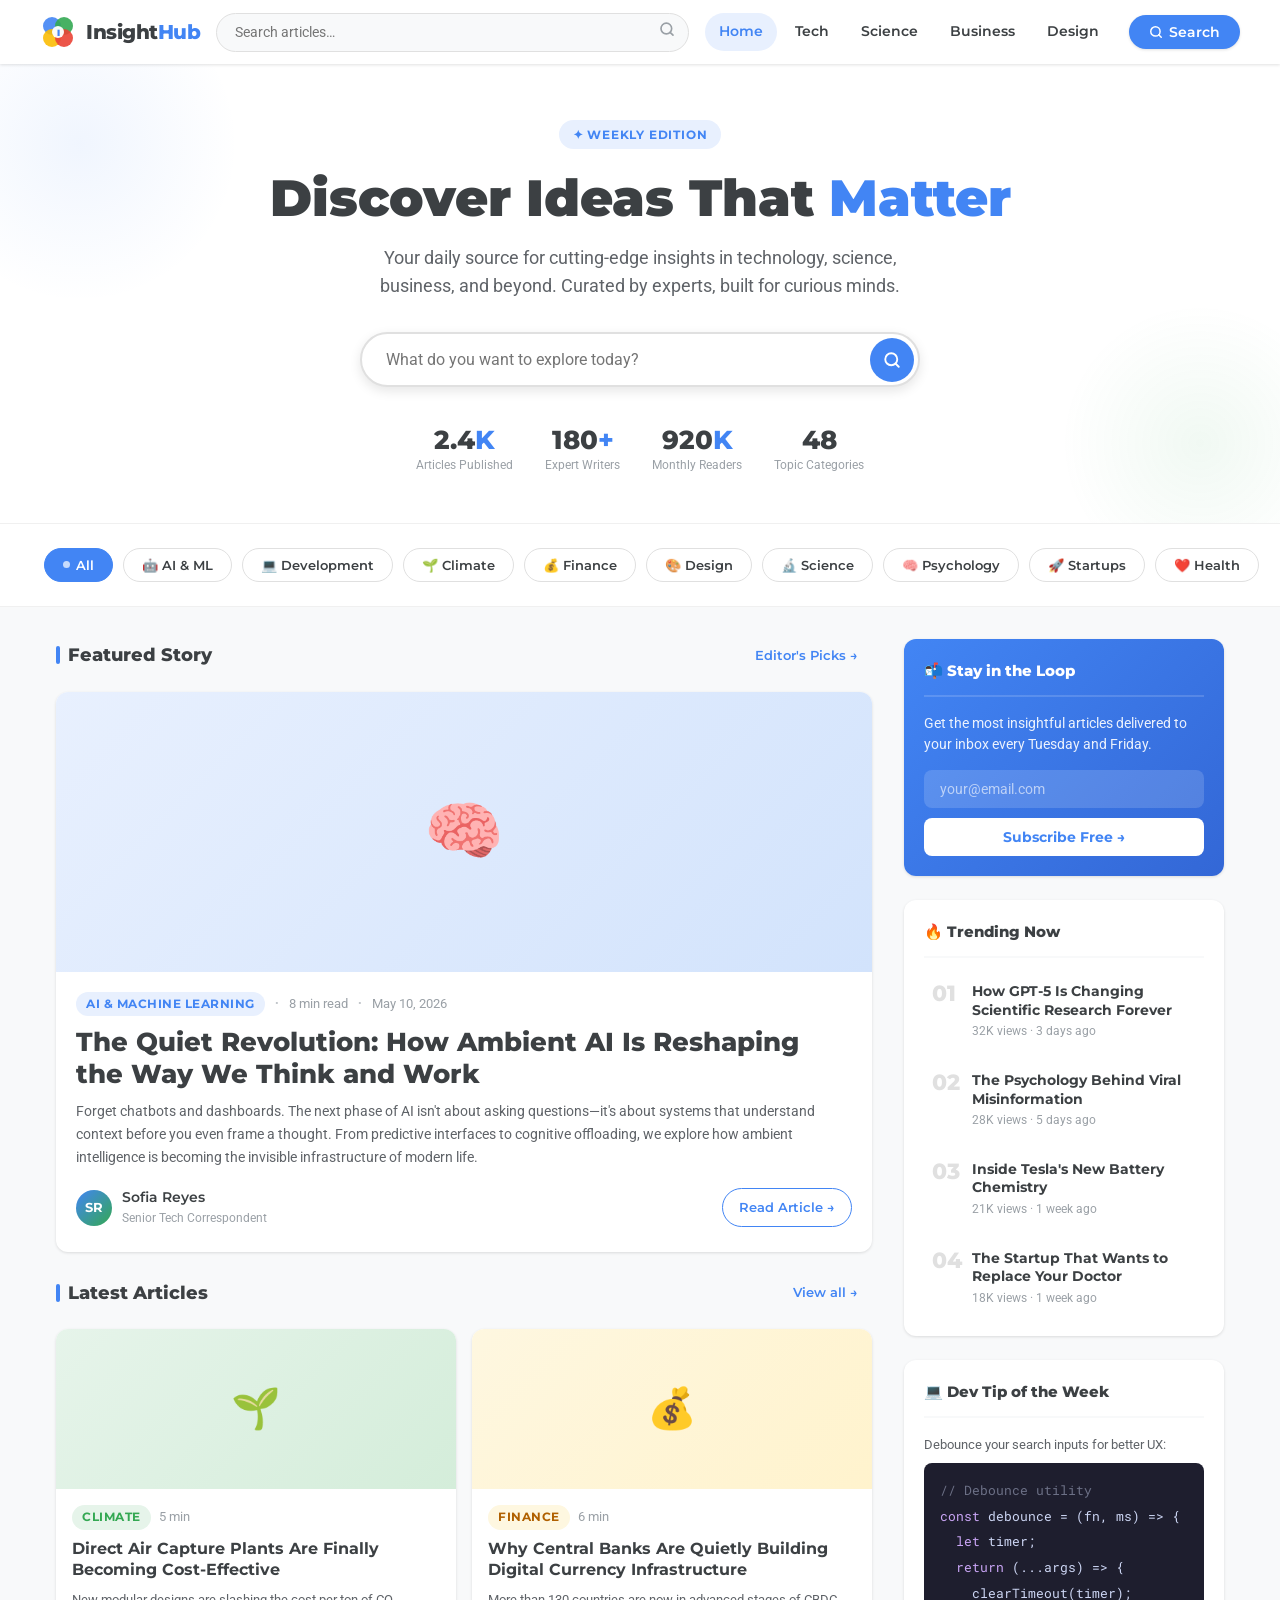
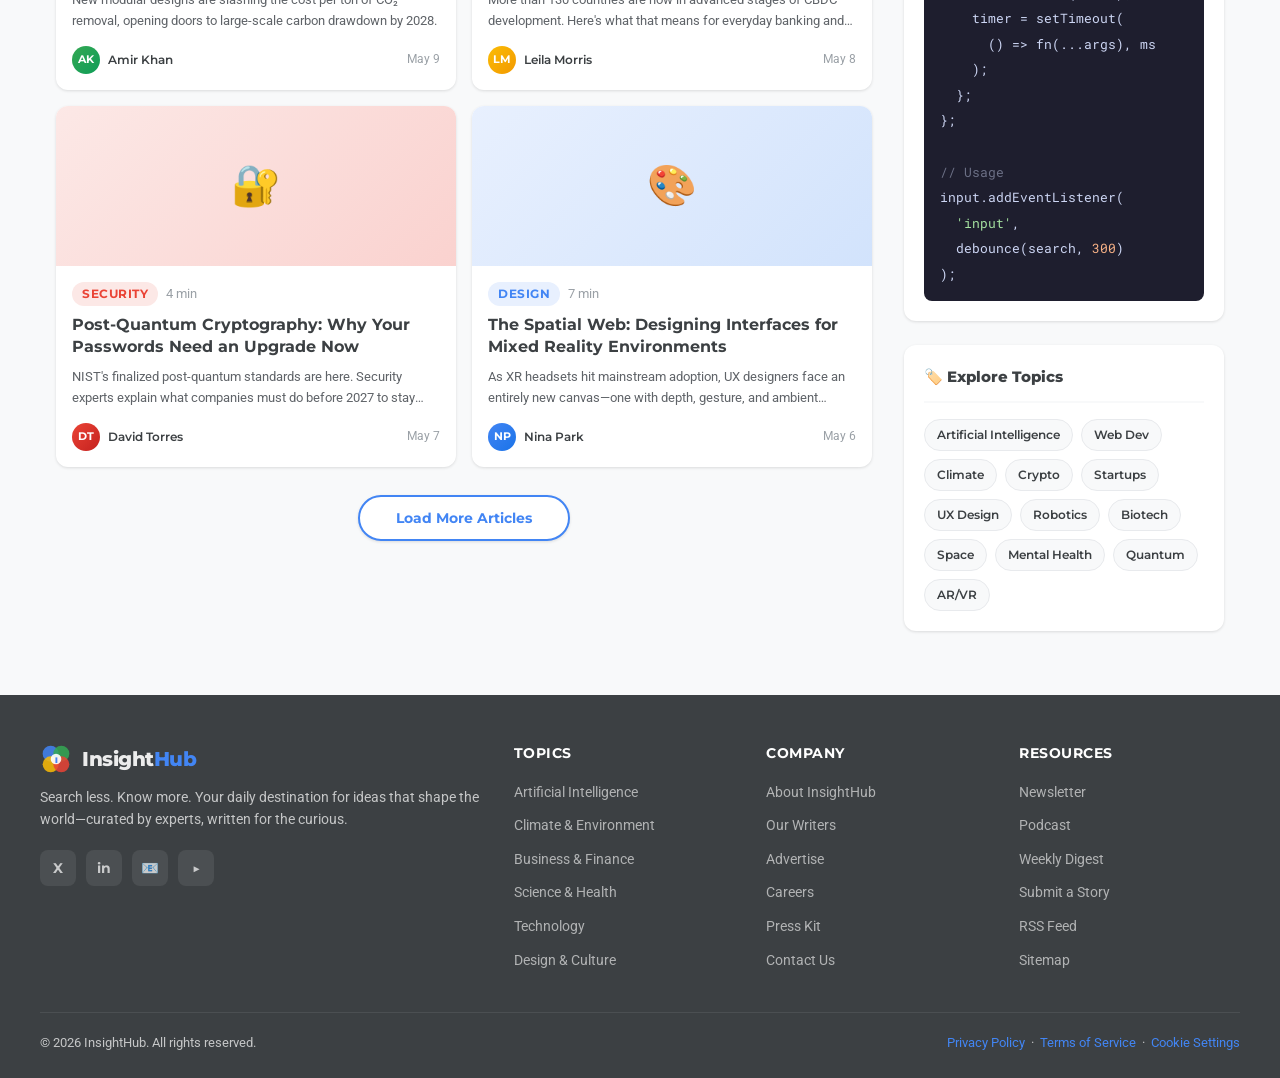
==== index.html @ 08afca2b "v1" ====
<!DOCTYPE html>
<html lang="en">

<head>
    <meta charset="UTF-8">
    <meta name="viewport" content="width=device-width, initial-scale=1.0">
    <title>InsightHub — Search Less. Know More.</title>
    <link
        href="https://fonts.googleapis.com/css2?family=Montserrat:wght@400;600;700;800;900&family=Roboto:wght@300;400;500&family=Roboto+Mono:wght@400;500&display=swap"
        rel="stylesheet">
    <link rel="stylesheet" href="style.css">
</head>

<body>

    <!-- Reading progress -->
    <div id="progress-bar"></div>

    <!-- Search Overlay -->
    <div class="search-overlay" id="searchOverlay">
        <div class="search-box">
            <div class="search-box-header">
                <input type="text" id="overlaySearch" placeholder="Search articles, topics, authors…" autofocus>
                <button class="search-close" onclick="closeSearch()">✕</button>
            </div>
            <div class="search-suggestions">
                <div class="suggestion-item"><span class="suggestion-icon">🔥</span> AI & Machine Learning Trends</div>
                <div class="suggestion-item"><span class="suggestion-icon">💡</span> Productivity Tips 2025</div>
                <div class="suggestion-item"><span class="suggestion-icon">🌍</span> Climate Tech Innovations</div>
                <div class="suggestion-item"><span class="suggestion-icon">📱</span> Mobile Development Best Practices
                </div>
                <div class="suggestion-item"><span class="suggestion-icon">🔐</span> Cybersecurity for Beginners</div>
            </div>
        </div>
    </div>

    <!-- ─── NAVBAR ─── -->
    <nav>
        <div class="nav-inner">
            <a href="#" class="logo">
                <svg class="logo-icon" viewBox="0 0 36 36" fill="none">
                    <circle cx="12" cy="12" r="9" fill="#4285F4" opacity="0.9" />
                    <circle cx="24" cy="12" r="9" fill="#34A853" opacity="0.9" />
                    <circle cx="12" cy="24" r="9" fill="#FBBC05" opacity="0.9" />
                    <circle cx="24" cy="24" r="9" fill="#EA4335" opacity="0.9" />
                    <circle cx="18" cy="18" r="6" fill="white" opacity="0.95" />
                    <text x="18" y="22" text-anchor="middle" font-family="Montserrat,sans-serif" font-weight="900"
                        font-size="9" fill="#4285F4">I</text>
                </svg>
                <div class="logo-text">
                    <span>Insight</span><span>Hub</span>
                </div>
            </a>

            <div class="nav-search">
                <input type="text" placeholder="Search articles…" onclick="openSearch()">
                <span class="search-icon">
                    <svg width="16" height="16" viewBox="0 0 24 24" fill="none" stroke="currentColor" stroke-width="2.5"
                        stroke-linecap="round" stroke-linejoin="round">
                        <circle cx="11" cy="11" r="8" />
                        <path d="m21 21-4.35-4.35" />
                    </svg>
                </span>
            </div>

            <div class="nav-links">
                <a href="#" class="active" onclick="filterByCategory('all', event); return false;">Home</a>
                <a href="#" onclick="filterByCategory('tech', event); return false;">Tech</a>
                <a href="#" onclick="filterByCategory('science', event); return false;">Science</a>
                <a href="#" onclick="filterByCategory('business', event); return false;">Business</a>
                <a href="#" onclick="filterByCategory('design', event); return false;">Design</a>
            </div>

            <div class="nav-actions">
                <button class="btn btn-primary" onclick="openSearch()">
                    <svg width="14" height="14" viewBox="0 0 24 24" fill="none" stroke="currentColor" stroke-width="2.5"
                        stroke-linecap="round" stroke-linejoin="round">
                        <circle cx="11" cy="11" r="8" />
                        <path d="m21 21-4.35-4.35" />
                    </svg>
                    Search
                </button>
                <button class="hamburger" id="hamburger" onclick="toggleMenu()">
                    <span></span><span></span><span></span>
                </button>
            </div>
        </div>
    </nav>

    <!-- Mobile menu -->
    <div class="mobile-menu" id="mobileMenu">
        <div class="search-wrap">
            <input type="text" placeholder="Search articles…" onclick="openSearch()">
            <span class="search-icon-mob">
                <svg width="16" height="16" viewBox="0 0 24 24" fill="none" stroke="currentColor" stroke-width="2.5"
                    stroke-linecap="round" stroke-linejoin="round">
                    <circle cx="11" cy="11" r="8" />
                    <path d="m21 21-4.35-4.35" />
                </svg>
            </span>
        </div>
        <div class="mobile-links">
            <a href="#" onclick="filterByCategory('all', event); return false;">Home</a>
            <a href="#" onclick="filterByCategory('tech', event); return false;">Tech</a>
            <a href="#" onclick="filterByCategory('science', event); return false;">Science</a>
            <a href="#" onclick="filterByCategory('business', event); return false;">Business</a>
            <a href="#" onclick="filterByCategory('design', event); return false;">Design</a>
            <a href="#" onclick="filterByCategory('health', event); return false;">Health</a>
            <a href="#" onclick="filterByCategory('culture', event); return false;">Culture</a>
        </div>
    </div>

    <!-- ─── HERO ─── -->
    <section class="hero">
        <div class="hero-tag">✦ Weekly Edition</div>
        <h1>Discover Ideas That <em>Matter</em></h1>
        <p>Your daily source for cutting-edge insights in technology, science, business, and beyond. Curated by experts,
            built for curious minds.</p>
        <div class="hero-search">
            <input type="text" placeholder="What do you want to explore today?" onclick="openSearch()">
            <button onclick="openSearch()">
                <svg width="18" height="18" viewBox="0 0 24 24" fill="none" stroke="currentColor" stroke-width="2.5"
                    stroke-linecap="round" stroke-linejoin="round">
                    <circle cx="11" cy="11" r="8" />
                    <path d="m21 21-4.35-4.35" />
                </svg>
            </button>
        </div>
        <div class="hero-stats">
            <div class="stat">
                <div class="stat-num">2.4<span>K</span></div>
                <div class="stat-label">Articles Published</div>
            </div>
            <div class="stat">
                <div class="stat-num">180<span>+</span></div>
                <div class="stat-label">Expert Writers</div>
            </div>
            <div class="stat">
                <div class="stat-num">920<span>K</span></div>
                <div class="stat-label">Monthly Readers</div>
            </div>
            <div class="stat">
                <div class="stat-num">48</div>
                <div class="stat-label">Topic Categories</div>
            </div>
        </div>
    </section>

    <!-- ─── CATEGORIES ─── -->
    <div class="categories">
        <div class="cat-list">
            <button class="cat-pill active" onclick="filterCat(this)"><span class="dot"></span>All</button>
            <button class="cat-pill" onclick="filterCat(this)">🤖 AI & ML</button>
            <button class="cat-pill" onclick="filterCat(this)">💻 Development</button>
            <button class="cat-pill" onclick="filterCat(this)">🌱 Climate</button>
            <button class="cat-pill" onclick="filterCat(this)">💰 Finance</button>
            <button class="cat-pill" onclick="filterCat(this)">🎨 Design</button>
            <button class="cat-pill" onclick="filterCat(this)">🔬 Science</button>
            <button class="cat-pill" onclick="filterCat(this)">🧠 Psychology</button>
            <button class="cat-pill" onclick="filterCat(this)">🚀 Startups</button>
            <button class="cat-pill" onclick="filterCat(this)">❤️ Health</button>
        </div>
    </div>

    <!-- ─── MAIN CONTENT ─── -->
    <div class="main">
        <!-- Primary Content -->
        <div class="content-area">

            <!-- Featured -->
            <div class="section-header fade-up">
                <div class="section-title">Featured Story</div>
                <a href="#" class="see-all">Editor's Picks →</a>
            </div>

            <div class="featured-card fade-up fade-up-d1" data-category="tech" onclick="openBlogModal({
                title: 'The Quiet Revolution: How Ambient AI Is Reshaping the Way We Think and Work',
                tag: 'AI & Machine Learning',
                tagClass: 'tag-blue',
                readTime: '8 min read',
                date: 'May 10, 2026',
                author: 'Sofia Reyes',
                role: 'Senior Tech Correspondent',
                avatar: 'SR',
                avatarStyle: 'background: linear-gradient(135deg, #4285F4, #34A853);',
                content: `<p>Forget chatbots and dashboards. The next phase of AI isn\u0027t about asking questions—it\u0027s about systems that understand context before you even frame a thought.</p><p>From predictive interfaces to cognitive offloading, we explore how ambient intelligence is becoming the invisible infrastructure of modern life.</p><p><strong>What is Ambient AI?</strong></p><p>Ambient AI refers to intelligent systems that work in the background, anticipating user needs and providing assistance without explicit interaction. Unlike traditional AI interfaces that require user input, ambient AI operates contextually and proactively.</p><p><strong>Key Applications</strong></p><ul><li>Predictive text and autocomplete systems</li><li>Smart home automation</li><li>Healthcare monitoring systems</li><li>Personalized recommendation engines</li><li>Context-aware productivity tools</li></ul><p><strong>The Future of Work</strong></p><p>As ambient AI becomes more sophisticated, the way we work will fundamentally change. Instead of spending time searching for information or manually executing repetitive tasks, workers will focus on strategic thinking and creative problem-solving. AI will handle the cognitive heavy lifting, freeing humans to do what they do best: innovate and collaborate.</p><p>The transition won\u0027t be seamless, and there will be challenges around privacy, data security, and workforce adaptation. However, the potential benefits—increased productivity, better decision-making, and improved quality of life—make this transformation inevitable.</p>`
            })" style="cursor: pointer;">
                <div class="featured-img">
                    <div class="featured-img-placeholder">🧠</div>
                </div>
                <div class="featured-body">
                    <div class="featured-meta">
                        <span class="tag tag-blue">AI & Machine Learning</span>
                        <span class="meta-dot">•</span>
                        <span class="meta-time">8 min read</span>
                        <span class="meta-dot">•</span>
                        <span class="meta-time">May 10, 2026</span>
                    </div>
                    <h2 class="featured-title">The Quiet Revolution: How Ambient AI Is Reshaping the Way We Think and
                        Work</h2>
                    <p class="featured-excerpt">Forget chatbots and dashboards. The next phase of AI isn't about asking
                        questions—it's about systems that understand context before you even frame a thought. From
                        predictive interfaces to cognitive offloading, we explore how ambient intelligence is becoming
                        the invisible infrastructure of modern life.</p>
                    <div class="featured-footer">
                        <div class="author">
                            <div class="avatar-placeholder"
                                style="background: linear-gradient(135deg, #4285F4, #34A853);">SR</div>
                            <div>
                                <div class="author-name">Sofia Reyes</div>
                                <div class="author-role">Senior Tech Correspondent</div>
                            </div>
                        </div>
                        <a href="#" class="read-btn">Read Article →</a>
                    </div>
                </div>
            </div>

            <!-- Latest Posts -->
            <div class="section-header fade-up fade-up-d2">
                <div class="section-title">Latest Articles</div>
                <a href="#" class="see-all">View all →</a>
            </div>

            <div class="post-grid" id="postGrid">

                <div class="post-card fade-up fade-up-d1" data-category="business" onclick="openBlogModal({
                    title: 'Direct Air Capture Plants Are Finally Becoming Cost-Effective',
                    tag: 'Climate',
                    tagClass: 'tag-green',
                    readTime: '5 min',
                    date: 'May 9',
                    author: 'Amir Khan',
                    role: 'Climate Correspondent',
                    avatar: 'AK',
                    avatarStyle: 'background: linear-gradient(135deg, #34A853, #0f9d58);',
                    content: `<p>New modular designs are slashing the cost per ton of CO₂ removal, opening doors to large-scale carbon drawdown by 2028.</p><p><strong>The Cost Breakthrough</strong></p><p>For years, direct air capture (DAC) technology has been saddled with high costs—often $200-600 per ton of CO₂ removed. A new generation of modular DAC plants is bringing this down to under $100 per ton, making carbon removal economically viable at scale.</p><p><strong>How It Works</strong></p><p>These plants use advanced sorbent materials and optimized airflow designs to capture CO₂ directly from the atmosphere. The captured carbon can then be stored permanently underground or utilized in various industrial applications.</p><p><strong>Global Impact</strong></p><p>Leading companies are already deploying these plants across multiple continents. With carbon prices rising and corporate ESG commitments strengthening, the DAC industry is poised for exponential growth. Industry experts predict that by 2030, we\u0027ll have the capacity to remove over 1 billion tons of CO₂ annually from the atmosphere.</p><p>This technology represents a crucial weapon in our fight against climate change, offering hope that we can actively reduce atmospheric CO₂ levels while transitioning to renewable energy.</p>`
                })" style="cursor: pointer;">
                    <div class="post-img" style="background: linear-gradient(135deg, #e6f4ea, #d4edda);">🌱</div>
                    <div class="post-body">
                        <div class="post-meta">
                            <span class="tag tag-green">Climate</span>
                            <span class="meta-time">5 min</span>
                        </div>
                        <h3 class="post-title">Direct Air Capture Plants Are Finally Becoming Cost-Effective</h3>
                        <p class="post-excerpt">New modular designs are slashing the cost per ton of CO₂ removal,
                            opening doors to large-scale carbon drawdown by 2028.</p>
                        <div class="post-footer">
                            <div class="post-author-sm">
                                <div class="avatar-placeholder"
                                    style="background: linear-gradient(135deg, #34A853, #0f9d58);">AK</div>
                                <div class="post-author-name">Amir Khan</div>
                            </div>
                            <div class="post-date">May 9</div>
                        </div>
                    </div>
                </div>

                <div class="post-card fade-up fade-up-d2" data-category="business" onclick="openBlogModal({
                    title: 'Why Central Banks Are Quietly Building Digital Currency Infrastructure',
                    tag: 'Finance',
                    tagClass: 'tag-yellow',
                    readTime: '6 min',
                    date: 'May 8',
                    author: 'Leila Morris',
                    role: 'Finance Editor',
                    avatar: 'LM',
                    avatarStyle: 'background: linear-gradient(135deg, #FBBC05, #f29900);',
                    content: `<p>More than 130 countries are now in advanced stages of CBDC development. Here's what that means for everyday banking and privacy.</p><p><strong>The CBDC Revolution</strong></p><p>Central Bank Digital Currencies (CBDCs) are digital versions of national fiat currencies, issued and regulated by central banks. Unlike cryptocurrencies, CBDCs are fully backed by governments and integrate into existing financial systems.</p><p><strong>Global Development</strong></p><p>The European Union, China, Singapore, and dozens of other nations have launched CBDC pilots. The U.S. Federal Reserve is intensifying its research and development efforts. This coordinated global shift signals a fundamental reimagining of how money moves.</p><p><strong>Implications for Consumers</strong></p><p>CBDCs offer several advantages: instant settlements, reduced transaction fees, improved financial inclusion, and enhanced transparency. However, they also raise privacy concerns as central banks would have unprecedented visibility into citizen financial transactions.</p><p><strong>The Timeline</strong></p><p>Most analysts expect widespread CBDC adoption within 5-10 years. This will fundamentally change banking, payment systems, and monetary policy transmission. Financial institutions are racing to prepare infrastructure for this transition.</p>`
                })" style="cursor: pointer;">
                    <div class="post-img" style="background: linear-gradient(135deg, #fef7e0, #fff3cd);">💰</div>
                    <div class="post-body">
                        <div class="post-meta">
                            <span class="tag tag-yellow">Finance</span>
                            <span class="meta-time">6 min</span>
                        </div>
                        <h3 class="post-title">Why Central Banks Are Quietly Building Digital Currency Infrastructure
                        </h3>
                        <p class="post-excerpt">More than 130 countries are now in advanced stages of CBDC development.
                            Here's what that means for everyday banking and privacy.</p>
                        <div class="post-footer">
                            <div class="post-author-sm">
                                <div class="avatar-placeholder"
                                    style="background: linear-gradient(135deg, #FBBC05, #f29900);">LM</div>
                                <div class="post-author-name">Leila Morris</div>
                            </div>
                            <div class="post-date">May 8</div>
                        </div>
                    </div>
                </div>

                <div class="post-card fade-up fade-up-d3" data-category="tech" onclick="openBlogModal({
                    title: 'Post-Quantum Cryptography: Why Your Passwords Need an Upgrade Now',
                    tag: 'Security',
                    tagClass: 'tag-red',
                    readTime: '4 min',
                    date: 'May 7',
                    author: 'David Torres',
                    role: 'Security Analyst',
                    avatar: 'DT',
                    avatarStyle: 'background: linear-gradient(135deg, #EA4335, #c5221f);',
                    content: `<p>NIST's finalized post-quantum standards are here. Security experts explain what companies must do before 2027 to stay protected.</p><p><strong>The Quantum Threat</strong></p><p>Quantum computers will eventually break current encryption standards. While full-scale quantum computers aren't here yet, the risk is real enough that NIST has spent years developing new cryptographic standards resistant to quantum attacks.</p><p><strong>NIST's Recommendations</strong></p><p>In August 2022, NIST finalized post-quantum cryptography standards that are now ready for deployment. These include ML-KEM for key encapsulation, ML-DSA for digital signatures, and SLH-DSA for hash-based signatures.</p><p><strong>Implementation Timeline</strong></p><p>Organizations should begin testing and transitioning to post-quantum cryptography immediately. The migration will take years, and early movers will have a significant security advantage. Critical infrastructure, financial institutions, and government agencies are prioritizing this transition.</p><p><strong>What You Need to Know</strong></p><p>If your organization handles sensitive data, you should assess your current cryptographic dependencies and create a transition plan. Post-quantum cryptography is no longer optional—it\u0027s a business imperative for cybersecurity.</p>`
                })" style="cursor: pointer;">
                    <div class="post-img" style="background: linear-gradient(135deg, #fce8e6, #fad2cf);">🔐</div>
                    <div class="post-body">
                        <div class="post-meta">
                            <span class="tag tag-red">Security</span>
                            <span class="meta-time">4 min</span>
                        </div>
                        <h3 class="post-title">Post-Quantum Cryptography: Why Your Passwords Need an Upgrade Now</h3>
                        <p class="post-excerpt">NIST's finalized post-quantum standards are here. Security experts
                            explain what companies must do before 2027 to stay protected.</p>
                        <div class="post-footer">
                            <div class="post-author-sm">
                                <div class="avatar-placeholder"
                                    style="background: linear-gradient(135deg, #EA4335, #c5221f);">DT</div>
                                <div class="post-author-name">David Torres</div>
                            </div>
                            <div class="post-date">May 7</div>
                        </div>
                    </div>
                </div>

                <div class="post-card fade-up fade-up-d4" data-category="design" onclick="openBlogModal({
                    title: 'The Spatial Web: Designing Interfaces for Mixed Reality Environments',
                    tag: 'Design',
                    tagClass: 'tag-blue',
                    readTime: '7 min',
                    date: 'May 6',
                    author: 'Nina Park',
                    role: 'Design Director',
                    avatar: 'NP',
                    avatarStyle: 'background: linear-gradient(135deg, #4285F4, #1a73e8);',
                    content: `<p>As XR headsets hit mainstream adoption, UX designers face an entirely new canvas—one with depth, gesture, and ambient awareness.</p><p><strong>The Spatial Web Emerges</strong></p><p>The spatial web represents the convergence of physical and digital spaces. Unlike traditional 2D interfaces, spatial interfaces exist in three-dimensional environments, respond to gesture and movement, and integrate with real-world context.</p><p><strong>Design Principles</strong></p><p>Spatial UX requires rethinking fundamental design principles. Navigation, information hierarchy, and user feedback must work in 3D space. Designers must consider depth, perspective, real-world occlusion, and natural human gestures.</p><p><strong>Emerging Technologies</strong></p><p>Meta's Quest Pro, Apple's Vision Pro, and Microsoft's HoloLens 2 are leading the charge. These devices are shifting from niche gaming peripherals to mainstream productivity tools. Companies like Figma and Adobe are already building spatial design tools.</p><p><strong>The Future of Interaction</strong></p><p>Imagine designing documents in three dimensions, collaborating with teammates who appear as holograms, or controlling interfaces with natural hand gestures. This is no longer science fiction—it's the near future of work. Designers who master spatial UX will lead the next wave of digital innovation.</p>`
                })" style="cursor: pointer;">
                    <div class="post-img" style="background: linear-gradient(135deg, #e8f0fe, #d2e3fc);">🎨</div>
                    <div class="post-body">
                        <div class="post-meta">
                            <span class="tag tag-blue">Design</span>
                            <span class="meta-time">7 min</span>
                        </div>
                        <h3 class="post-title">The Spatial Web: Designing Interfaces for Mixed Reality Environments</h3>
                        <p class="post-excerpt">As XR headsets hit mainstream adoption, UX designers face an entirely
                            new canvas—one with depth, gesture, and ambient awareness.</p>
                        <div class="post-footer">
                            <div class="post-author-sm">
                                <div class="avatar-placeholder"
                                    style="background: linear-gradient(135deg, #4285F4, #1a73e8);">NP</div>
                                <div class="post-author-name">Nina Park</div>
                            </div>
                            <div class="post-date">May 6</div>
                        </div>
                    </div>
                </div>

                <div class="post-card fade-up fade-up-d1" style="display:none;" data-extra data-category="science">
                    <div class="post-img" style="background: linear-gradient(135deg, #f3e8ff, #e9d5ff);">🔬</div>
                    <div class="post-body">
                        <div class="post-meta">
                            <span class="tag tag-blue">Science</span>
                            <span class="meta-time">9 min</span>
                        </div>
                        <h3 class="post-title">CRISPR 3.0: Precision Gene Editing Without the Off-Target Errors</h3>
                        <p class="post-excerpt">A new generation of base editors promises therapeutic gene editing with
                            near-zero unintended mutations, potentially clearing FDA approval hurdles.</p>
                        <div class="post-footer">
                            <div class="post-author-sm">
                                <div class="avatar-placeholder"
                                    style="background: linear-gradient(135deg, #9333ea, #7c3aed);">KW</div>
                                <div class="post-author-name">Kenji Wu</div>
                            </div>
                            <div class="post-date">May 5</div>
                        </div>
                    </div>
                </div>

                <div class="post-card fade-up fade-up-d2" style="display:none;" data-extra data-category="business">
                    <div class="post-img" style="background: linear-gradient(135deg, #e0f2fe, #bae6fd);">🚀</div>
                    <div class="post-body">
                        <div class="post-meta">
                            <span class="tag tag-blue">Startups</span>
                            <span class="meta-time">5 min</span>
                        </div>
                        <h3 class="post-title">The $100B Moment: How Climate Tech Became the New SaaS Gold Rush</h3>
                        <p class="post-excerpt">Venture capital has quietly pivoted. Climate startups are attracting the
                            same valuations that once defined the cloud-software era.</p>
                        <div class="post-footer">
                            <div class="post-author-sm">
                                <div class="avatar-placeholder"
                                    style="background: linear-gradient(135deg, #0ea5e9, #0284c7);">RL</div>
                                <div class="post-author-name">Rachel Lee</div>
                            </div>
                            <div class="post-date">May 4</div>
                        </div>
                    </div>
                </div>

            </div>

            <div class="load-more-wrap">
                <button class="btn-load" id="loadMoreBtn" onclick="loadMore()">Load More Articles</button>
            </div>

        </div>

        <!-- ─── SIDEBAR ─── -->
        <aside class="sidebar">

            <!-- Newsletter -->
            <div class="widget newsletter-widget">
                <div class="widget-title">📬 Stay in the Loop</div>
                <p>Get the most insightful articles delivered to your inbox every Tuesday and Friday.</p>
                <input type="email" placeholder="your@email.com">
                <button class="btn-subscribe" onclick="handleSubscribe(this)">Subscribe Free →</button>
            </div>

            <!-- Trending -->
            <div class="widget">
                <div class="widget-title">🔥 Trending Now</div>
                <ul class="trending-list">
                    <li class="trending-item">
                        <div class="trending-num">01</div>
                        <div class="trending-content">
                            <div class="trending-title">How GPT-5 Is Changing Scientific Research Forever</div>
                            <div class="trending-meta">32K views · 3 days ago</div>
                        </div>
                    </li>
                    <li class="trending-item">
                        <div class="trending-num">02</div>
                        <div class="trending-content">
                            <div class="trending-title">The Psychology Behind Viral Misinformation</div>
                            <div class="trending-meta">28K views · 5 days ago</div>
                        </div>
                    </li>
                    <li class="trending-item">
                        <div class="trending-num">03</div>
                        <div class="trending-content">
                            <div class="trending-title">Inside Tesla's New Battery Chemistry</div>
                            <div class="trending-meta">21K views · 1 week ago</div>
                        </div>
                    </li>
                    <li class="trending-item">
                        <div class="trending-num">04</div>
                        <div class="trending-content">
                            <div class="trending-title">The Startup That Wants to Replace Your Doctor</div>
                            <div class="trending-meta">18K views · 1 week ago</div>
                        </div>
                    </li>
                </ul>
            </div>

            <!-- Code snippet widget -->
            <div class="widget">
                <div class="widget-title">💻 Dev Tip of the Week</div>
                <p style="font-size:0.82rem;color:#5f6368;margin-bottom:8px;">Debounce your search inputs for better UX:
                </p>
                <div class="code-block">
                    <code>
<span class="code-comment">// Debounce utility</span><br>
<span class="code-keyword">const</span> debounce = (fn, ms) => {<br>
&nbsp;&nbsp;<span class="code-keyword">let</span> timer;<br>
&nbsp;&nbsp;<span class="code-keyword">return</span> (...args) => {<br>
&nbsp;&nbsp;&nbsp;&nbsp;clearTimeout(timer);<br>
&nbsp;&nbsp;&nbsp;&nbsp;timer = setTimeout(<br>
&nbsp;&nbsp;&nbsp;&nbsp;&nbsp;&nbsp;() => fn(...args), ms<br>
&nbsp;&nbsp;&nbsp;&nbsp;);<br>
&nbsp;&nbsp;};<br>
};<br>
<br>
<span class="code-comment">// Usage</span><br>
input.addEventListener(<br>
&nbsp;&nbsp;<span class="code-string">'input'</span>,<br>
&nbsp;&nbsp;debounce(search, <span class="code-number">300</span>)<br>
);
        </code>
                </div>
            </div>

            <!-- Tags -->
            <div class="widget">
                <div class="widget-title">🏷️ Explore Topics</div>
                <div class="tags-cloud">
                    <span class="tag-cloud-item">Artificial Intelligence</span>
                    <span class="tag-cloud-item">Web Dev</span>
                    <span class="tag-cloud-item">Climate</span>
                    <span class="tag-cloud-item">Crypto</span>
                    <span class="tag-cloud-item">Startups</span>
                    <span class="tag-cloud-item">UX Design</span>
                    <span class="tag-cloud-item">Robotics</span>
                    <span class="tag-cloud-item">Biotech</span>
                    <span class="tag-cloud-item">Space</span>
                    <span class="tag-cloud-item">Mental Health</span>
                    <span class="tag-cloud-item">Quantum</span>
                    <span class="tag-cloud-item">AR/VR</span>
                </div>
            </div>

        </aside>
    </div>

    <!-- ─── FOOTER ─── -->
    <footer>
        <div class="footer-inner">
            <div class="footer-grid">
                <div class="footer-brand">
                    <a href="#" class="logo" style="text-decoration:none;">
                        <svg width="32" height="32" viewBox="0 0 36 36" fill="none">
                            <circle cx="12" cy="12" r="9" fill="#4285F4" opacity="0.85" />
                            <circle cx="24" cy="12" r="9" fill="#34A853" opacity="0.85" />
                            <circle cx="12" cy="24" r="9" fill="#FBBC05" opacity="0.85" />
                            <circle cx="24" cy="24" r="9" fill="#EA4335" opacity="0.85" />
                            <circle cx="18" cy="18" r="6" fill="white" opacity="0.9" />
                            <text x="18" y="22" text-anchor="middle" font-family="Montserrat,sans-serif"
                                font-weight="900" font-size="9" fill="#4285F4">I</text>
                        </svg>
                        <div class="logo-text">
                            <span>Insight</span><span>Hub</span>
                        </div>
                    </a>
                    <p>Search less. Know more. Your daily destination for ideas that shape the world—curated by experts,
                        written for the curious.</p>
                    <div class="social-links">
                        <a class="social-link" href="#">X</a>
                        <a class="social-link" href="#">in</a>
                        <a class="social-link" href="#">📧</a>
                        <a class="social-link" href="#">▶</a>
                    </div>
                </div>

                <div>
                    <div class="footer-col-title">Topics</div>
                    <ul class="footer-links">
                        <li><a href="#">Artificial Intelligence</a></li>
                        <li><a href="#">Climate & Environment</a></li>
                        <li><a href="#">Business & Finance</a></li>
                        <li><a href="#">Science & Health</a></li>
                        <li><a href="#">Technology</a></li>
                        <li><a href="#">Design & Culture</a></li>
                    </ul>
                </div>

                <div>
                    <div class="footer-col-title">Company</div>
                    <ul class="footer-links">
                        <li><a href="#">About InsightHub</a></li>
                        <li><a href="#">Our Writers</a></li>
                        <li><a href="#">Advertise</a></li>
                        <li><a href="#">Careers</a></li>
                        <li><a href="#">Press Kit</a></li>
                        <li><a href="#">Contact Us</a></li>
                    </ul>
                </div>

                <div>
                    <div class="footer-col-title">Resources</div>
                    <ul class="footer-links">
                        <li><a href="#">Newsletter</a></li>
                        <li><a href="#">Podcast</a></li>
                        <li><a href="#">Weekly Digest</a></li>
                        <li><a href="#">Submit a Story</a></li>
                        <li><a href="#">RSS Feed</a></li>
                        <li><a href="#">Sitemap</a></li>
                    </ul>
                </div>
            </div>

            <div class="footer-bottom">
                <div>© 2026 InsightHub. All rights reserved.</div>
                <div>
                    <a href="#">Privacy Policy</a> &nbsp;·&nbsp;
                    <a href="#">Terms of Service</a> &nbsp;·&nbsp;
                    <a href="#">Cookie Settings</a>
                </div>
            </div>
        </div>
    </footer>

    <!-- Blog Modal -->
    <div class="blog-modal" id="blogModal">
        <div class="blog-modal-content">
            <div class="blog-modal-header">
                <h2 id="modalTitle" class="blog-modal-title">Blog Title</h2>
                <button class="blog-modal-close" onclick="closeBlogModal()">✕</button>
            </div>
            <div class="blog-modal-meta">
                <span id="modalTag" class="tag">Tag</span>
                <span class="meta-dot">•</span>
                <span id="modalReadTime">5 min read</span>
                <span class="meta-dot">•</span>
                <span id="modalDate">May 10, 2026</span>
            </div>
            <div class="blog-modal-body" id="modalBody">
                <!-- Full blog content will be inserted here -->
            </div>
            <div class="blog-modal-footer">
                <div class="blog-modal-author">
                    <div id="modalAuthorAvatar" class="avatar-placeholder">AU</div>
                    <div>
                        <div id="modalAuthorName" class="author-name">Author Name</div>
                        <div id="modalAuthorRole" class="author-role">Author Role</div>
                    </div>
                </div>
            </div>
        </div>
    </div>

    <!-- Back to top -->
    <button id="back-top" onclick="window.scrollTo({top:0,behavior:'smooth'})">
        <svg width="18" height="18" viewBox="0 0 24 24" fill="none" stroke="currentColor" stroke-width="2.5"
            stroke-linecap="round" stroke-linejoin="round">
            <polyline points="18 15 12 9 6 15" />
        </svg>
    </button>

    <script src="script.js"></script>
</body>

</html>
---- style.css ----
:root {
    --blue: #4285F4;
    --green: #34A853;
    --yellow: #FBBC05;
    --red: #EA4335;
    --dark: #3C4043;
    --surface: #F8F9FA;
    --white: #ffffff;
    --shadow-sm: 0 1px 3px rgba(0, 0, 0, 0.12);
    --shadow-md: 0 4px 12px rgba(0, 0, 0, 0.10);
    --shadow-lg: 0 8px 32px rgba(0, 0, 0, 0.12);
    --radius: 12px;
    --radius-sm: 8px;
    --radius-pill: 100px;
    --font-head: 'Montserrat', sans-serif;
    --font-body: 'Roboto', sans-serif;
    --font-mono: 'Roboto Mono', monospace;
}

*,
*::before,
*::after {
    box-sizing: border-box;
    margin: 0;
    padding: 0;
}

html {
    scroll-behavior: smooth;
}

body {
    font-family: var(--font-body);
    background: var(--surface);
    color: var(--dark);
    line-height: 1.6;
    overflow-x: hidden;
}

/* ─── NAVBAR ─── */
nav {
    background: var(--white);
    box-shadow: var(--shadow-sm);
    position: sticky;
    top: 0;
    z-index: 100;
    padding: 0 16px;
}

.nav-inner {
    max-width: 1200px;
    margin: 0 auto;
    height: 64px;
    display: flex;
    align-items: center;
    justify-content: space-between;
    gap: 16px;
}

.logo {
    display: flex;
    align-items: center;
    gap: 10px;
    text-decoration: none;
    flex-shrink: 0;
}

.logo-icon {
    width: 36px;
    height: 36px;
    flex-shrink: 0;
}

.logo-text {
    font-family: var(--font-head);
    font-size: 1.25rem;
    font-weight: 800;
    letter-spacing: -0.5px;
}

.logo-text span:first-child {
    color: var(--dark);
}

.logo-text span:last-child {
    color: var(--blue);
}

.nav-search {
    flex: 1;
    max-width: 480px;
    position: relative;
    display: none;
}

@media(min-width: 640px) {
    .nav-search {
        display: block;
    }
}

.nav-search input {
    width: 100%;
    padding: 10px 44px 10px 18px;
    border: 1.5px solid #e0e0e0;
    border-radius: var(--radius-pill);
    font-family: var(--font-body);
    font-size: 0.9rem;
    color: var(--dark);
    background: var(--surface);
    outline: none;
    transition: border-color 0.2s, box-shadow 0.2s;
}

.nav-search input:focus {
    border-color: var(--blue);
    box-shadow: 0 0 0 3px rgba(66, 133, 244, 0.15);
    background: var(--white);
}

.nav-search .search-icon {
    position: absolute;
    right: 14px;
    top: 50%;
    transform: translateY(-50%);
    color: #9aa0a6;
    pointer-events: none;
}

.nav-actions {
    display: flex;
    align-items: center;
    gap: 8px;
}

.btn {
    font-family: var(--font-head);
    font-weight: 600;
    border: none;
    cursor: pointer;
    border-radius: var(--radius-pill);
    transition: all 0.2s;
    text-decoration: none;
    display: inline-flex;
    align-items: center;
    gap: 6px;
}

.btn-ghost {
    background: transparent;
    color: var(--dark);
    padding: 8px 14px;
    font-size: 0.85rem;
}

.btn-ghost:hover {
    background: var(--surface);
}

.btn-primary {
    background: var(--blue);
    color: var(--white);
    padding: 9px 20px;
    font-size: 0.85rem;
    box-shadow: var(--shadow-sm);
}

.btn-primary:hover {
    background: #3367d6;
    box-shadow: var(--shadow-md);
    transform: translateY(-1px);
}

.hamburger {
    background: none;
    border: none;
    cursor: pointer;
    padding: 8px;
    border-radius: 8px;
    color: var(--dark);
    display: flex;
    flex-direction: column;
    gap: 5px;
}

.hamburger span {
    display: block;
    width: 22px;
    height: 2px;
    background: currentColor;
    border-radius: 2px;
    transition: all 0.3s;
}

.hamburger.open span:nth-child(1) {
    transform: rotate(45deg) translate(5px, 5px);
}

.hamburger.open span:nth-child(2) {
    opacity: 0;
}

.hamburger.open span:nth-child(3) {
    transform: rotate(-45deg) translate(5px, -5px);
}

@media(min-width: 768px) {
    .hamburger {
        display: none;
    }
}

/* Mobile menu */
.mobile-menu {
    background: var(--white);
    border-top: 1px solid #f0f0f0;
    padding: 12px 16px 20px;
    display: none;
    position: sticky;
    top: 64px;
    z-index: 99;
    box-shadow: var(--shadow-md);
}

.mobile-menu.open {
    display: block;
}

.mobile-menu .search-wrap {
    position: relative;
    margin-bottom: 14px;
}

.mobile-menu input {
    width: 100%;
    padding: 11px 44px 11px 18px;
    border: 1.5px solid #e0e0e0;
    border-radius: var(--radius-pill);
    font-family: var(--font-body);
    font-size: 0.9rem;
    background: var(--surface);
    outline: none;
}

.mobile-menu input:focus {
    border-color: var(--blue);
}

.mobile-menu .search-icon-mob {
    position: absolute;
    right: 14px;
    top: 50%;
    transform: translateY(-50%);
    color: #9aa0a6;
}

.mobile-links {
    display: flex;
    flex-wrap: wrap;
    gap: 8px;
}

.mobile-links a {
    font-family: var(--font-head);
    font-weight: 600;
    font-size: 0.85rem;
    color: var(--dark);
    text-decoration: none;
    padding: 8px 16px;
    border-radius: var(--radius-pill);
    background: var(--surface);
    transition: background 0.2s;
}

.mobile-links a:hover {
    background: #e8f0fe;
    color: var(--blue);
}

.mobile-links a.active {
    color: var(--blue);
    background: #e8f0fe;
}

/* ─── DESKTOP NAV LINKS ─── */
.nav-links {
    display: none;
    gap: 4px;
}

@media(min-width: 768px) {
    .nav-links {
        display: flex;
    }
}

.nav-links a {
    font-family: var(--font-head);
    font-weight: 600;
    font-size: 0.85rem;
    color: var(--dark);
    text-decoration: none;
    padding: 8px 14px;
    border-radius: var(--radius-pill);
    transition: background 0.2s, color 0.2s;
}

.nav-links a:hover {
    background: #e8f0fe;
    color: var(--blue);
}

.nav-links a.active {
    color: var(--blue);
    background: #e8f0fe;
}

/* ─── HERO ─── */
.hero {
    background: var(--white);
    padding: 56px 16px 48px;
    text-align: center;
    position: relative;
    overflow: hidden;
}

.hero::before {
    content: '';
    position: absolute;
    top: -80px;
    left: -80px;
    width: 320px;
    height: 320px;
    background: radial-gradient(circle, rgba(66, 133, 244, 0.08) 0%, transparent 70%);
    border-radius: 50%;
}

.hero::after {
    content: '';
    position: absolute;
    bottom: -60px;
    right: -60px;
    width: 280px;
    height: 280px;
    background: radial-gradient(circle, rgba(52, 168, 83, 0.07) 0%, transparent 70%);
    border-radius: 50%;
}

.hero-tag {
    display: inline-flex;
    align-items: center;
    gap: 6px;
    background: #e8f0fe;
    color: var(--blue);
    font-family: var(--font-head);
    font-weight: 700;
    font-size: 0.75rem;
    letter-spacing: 0.8px;
    text-transform: uppercase;
    padding: 5px 14px;
    border-radius: var(--radius-pill);
    margin-bottom: 20px;
    animation: fadeDown 0.6s ease both;
}

.hero h1 {
    font-family: var(--font-head);
    font-weight: 900;
    font-size: clamp(2rem, 6vw, 3.2rem);
    line-height: 1.15;
    color: var(--dark);
    margin-bottom: 16px;
    animation: fadeDown 0.6s 0.1s ease both;
}

.hero h1 em {
    font-style: normal;
    color: var(--blue);
}

.hero p {
    font-size: clamp(0.95rem, 2.5vw, 1.1rem);
    color: #5f6368;
    max-width: 560px;
    margin: 0 auto 32px;
    animation: fadeDown 0.6s 0.2s ease both;
}

.hero-search {
    max-width: 560px;
    margin: 0 auto;
    position: relative;
    animation: fadeDown 0.6s 0.3s ease both;
}

.hero-search input {
    width: 100%;
    padding: 16px 60px 16px 24px;
    border: 2px solid #e0e0e0;
    border-radius: var(--radius-pill);
    font-family: var(--font-body);
    font-size: 1rem;
    background: var(--white);
    box-shadow: var(--shadow-md);
    outline: none;
    transition: border-color 0.2s, box-shadow 0.2s;
    color: var(--dark);
}

.hero-search input:focus {
    border-color: var(--blue);
    box-shadow: 0 4px 20px rgba(66, 133, 244, 0.2);
}

.hero-search button {
    position: absolute;
    right: 6px;
    top: 50%;
    transform: translateY(-50%);
    background: var(--blue);
    border: none;
    border-radius: var(--radius-pill);
    width: 44px;
    height: 44px;
    display: flex;
    align-items: center;
    justify-content: center;
    cursor: pointer;
    color: var(--white);
    transition: background 0.2s, transform 0.2s;
}

.hero-search button:hover {
    background: #3367d6;
    transform: translateY(-50%) scale(1.05);
}

.hero-stats {
    display: flex;
    justify-content: center;
    gap: 32px;
    margin-top: 40px;
    flex-wrap: wrap;
    animation: fadeDown 0.6s 0.4s ease both;
}

.stat {
    text-align: center;
}

.stat-num {
    font-family: var(--font-head);
    font-weight: 800;
    font-size: 1.6rem;
    color: var(--dark);
    line-height: 1;
}

.stat-num span {
    color: var(--blue);
}

.stat-label {
    font-size: 0.78rem;
    color: #9aa0a6;
    margin-top: 2px;
}

/* ─── CATEGORY PILLS ─── */
.categories {
    padding: 24px 16px;
    background: var(--white);
    border-top: 1px solid #f0f0f0;
    border-bottom: 1px solid #f0f0f0;
    overflow-x: auto;
    scrollbar-width: none;
}

.categories::-webkit-scrollbar {
    display: none;
}

.cat-list {
    display: flex;
    gap: 10px;
    max-width: 1200px;
    margin: 0 auto;
    width: max-content;
    padding: 0 4px;
}

.cat-pill {
    font-family: var(--font-head);
    font-weight: 600;
    font-size: 0.82rem;
    padding: 8px 18px;
    border-radius: var(--radius-pill);
    border: 1.5px solid #e0e0e0;
    background: var(--white);
    color: var(--dark);
    cursor: pointer;
    transition: all 0.2s;
    white-space: nowrap;
    display: flex;
    align-items: center;
    gap: 6px;
}

.cat-pill:hover,
.cat-pill.active {
    background: var(--blue);
    border-color: var(--blue);
    color: var(--white);
}

.cat-pill .dot {
    width: 7px;
    height: 7px;
    border-radius: 50%;
    background: currentColor;
    opacity: 0.7;
}

/* ─── MAIN LAYOUT ─── */
.main {
    max-width: 1200px;
    margin: 0 auto;
    padding: 32px 16px 64px;
    display: grid;
    grid-template-columns: 1fr;
    gap: 32px;
}

@media(min-width: 1024px) {
    .main {
        grid-template-columns: 1fr 320px;
    }
}

/* ─── SECTION HEADER ─── */
.section-header {
    display: flex;
    align-items: center;
    justify-content: space-between;
    margin-bottom: 20px;
    gap: 12px;
}

.section-title {
    font-family: var(--font-head);
    font-weight: 800;
    font-size: 1.1rem;
    color: var(--dark);
    display: flex;
    align-items: center;
    gap: 8px;
}

.section-title::before {
    content: '';
    display: inline-block;
    width: 4px;
    height: 18px;
    border-radius: 2px;
    background: var(--blue);
}

.see-all {
    font-family: var(--font-head);
    font-weight: 600;
    font-size: 0.82rem;
    color: var(--blue);
    text-decoration: none;
    padding: 6px 14px;
    border-radius: var(--radius-pill);
    transition: background 0.2s;
}

.see-all:hover {
    background: #e8f0fe;
}

/* ─── FEATURED CARD ─── */
.featured-card {
    background: var(--white);
    border-radius: var(--radius);
    box-shadow: var(--shadow-sm);
    overflow: hidden;
    margin-bottom: 24px;
    transition: box-shadow 0.2s, transform 0.2s;
    cursor: pointer;
}

.featured-card:hover {
    box-shadow: var(--shadow-lg);
    transform: translateY(-2px);
}

.featured-img {
    width: 100%;
    height: 220px;
    object-fit: cover;
    background: linear-gradient(135deg, #e8f0fe 0%, #d2e3fc 100%);
    position: relative;
    overflow: hidden;
}

@media(min-width: 640px) {
    .featured-img {
        height: 280px;
    }
}

.featured-img-placeholder {
    width: 100%;
    height: 100%;
    display: flex;
    align-items: center;
    justify-content: center;
    font-size: 4rem;
}

.featured-body {
    padding: 20px 20px 24px;
}

.featured-meta {
    display: flex;
    align-items: center;
    gap: 10px;
    margin-bottom: 10px;
    flex-wrap: wrap;
}

.tag {
    font-family: var(--font-head);
    font-weight: 700;
    font-size: 0.72rem;
    letter-spacing: 0.5px;
    text-transform: uppercase;
    padding: 3px 10px;
    border-radius: var(--radius-pill);
}

.tag-blue {
    background: #e8f0fe;
    color: var(--blue);
}

.tag-green {
    background: #e6f4ea;
    color: var(--green);
}

.tag-yellow {
    background: #fef7e0;
    color: #b06000;
}

.tag-red {
    background: #fce8e6;
    color: var(--red);
}

.meta-dot {
    color: #bdc1c6;
    font-size: 0.7rem;
}

.meta-time {
    font-size: 0.8rem;
    color: #9aa0a6;
}

.featured-title {
    font-family: var(--font-head);
    font-weight: 800;
    font-size: clamp(1.2rem, 4vw, 1.6rem);
    color: var(--dark);
    line-height: 1.25;
    margin-bottom: 10px;
}

.featured-excerpt {
    font-size: 0.9rem;
    color: #5f6368;
    margin-bottom: 18px;
    display: -webkit-box;
    -webkit-line-clamp: 3;
    line-clamp: 3;
    -webkit-box-orient: vertical;
    overflow: hidden;
}

.featured-footer {
    display: flex;
    align-items: center;
    justify-content: space-between;
    flex-wrap: wrap;
    gap: 10px;
}

.author {
    display: flex;
    align-items: center;
    gap: 10px;
}

.avatar {
    width: 36px;
    height: 36px;
    border-radius: 50%;
    object-fit: cover;
    flex-shrink: 0;
}

.avatar-placeholder {
    width: 36px;
    height: 36px;
    border-radius: 50%;
    display: flex;
    align-items: center;
    justify-content: center;
    font-family: var(--font-head);
    font-weight: 700;
    font-size: 0.8rem;
    color: var(--white);
    flex-shrink: 0;
}

.author-name {
    font-family: var(--font-head);
    font-weight: 600;
    font-size: 0.85rem;
    color: var(--dark);
}

.author-role {
    font-size: 0.75rem;
    color: #9aa0a6;
}

.read-btn {
    display: inline-flex;
    align-items: center;
    gap: 6px;
    font-family: var(--font-head);
    font-weight: 600;
    font-size: 0.82rem;
    color: var(--blue);
    text-decoration: none;
    padding: 8px 16px;
    border-radius: var(--radius-pill);
    border: 1.5px solid var(--blue);
    transition: all 0.2s;
}

.read-btn:hover {
    background: var(--blue);
    color: var(--white);
}

/* ─── POST GRID ─── */
.post-grid {
    display: grid;
    grid-template-columns: 1fr;
    gap: 16px;
}

@media(min-width: 640px) {
    .post-grid {
        grid-template-columns: repeat(2, 1fr);
    }
}

.post-card {
    background: var(--white);
    border-radius: var(--radius);
    box-shadow: var(--shadow-sm);
    overflow: hidden;
    transition: box-shadow 0.2s, transform 0.2s;
    cursor: pointer;
    display: flex;
    flex-direction: column;
}

.post-card:hover {
    box-shadow: var(--shadow-lg);
    transform: translateY(-2px);
}

.post-img {
    width: 100%;
    height: 160px;
    background: linear-gradient(135deg, #f0f4ff 0%, #e8f0fe 100%);
    display: flex;
    align-items: center;
    justify-content: center;
    font-size: 2.5rem;
    flex-shrink: 0;
}

.post-body {
    padding: 16px;
    flex: 1;
    display: flex;
    flex-direction: column;
}

.post-meta {
    display: flex;
    align-items: center;
    gap: 8px;
    margin-bottom: 8px;
    flex-wrap: wrap;
}

.post-title {
    font-family: var(--font-head);
    font-weight: 700;
    font-size: 1rem;
    color: var(--dark);
    line-height: 1.35;
    margin-bottom: 8px;
    flex: 1;
    display: -webkit-box;
    -webkit-line-clamp: 2;
    line-clamp: 2;
    -webkit-box-orient: vertical;
    overflow: hidden;
}

.post-excerpt {
    font-size: 0.84rem;
    color: #5f6368;
    margin-bottom: 14px;
    display: -webkit-box;
    -webkit-line-clamp: 2;
    line-clamp: 2;
    -webkit-box-orient: vertical;
    overflow: hidden;
}

.post-footer {
    display: flex;
    align-items: center;
    justify-content: space-between;
    margin-top: auto;
}

.post-author-sm {
    display: flex;
    align-items: center;
    gap: 8px;
}

.post-author-sm .avatar-placeholder {
    width: 28px;
    height: 28px;
    font-size: 0.7rem;
}

.post-author-name {
    font-family: var(--font-head);
    font-weight: 600;
    font-size: 0.78rem;
    color: var(--dark);
}

.post-date {
    font-size: 0.75rem;
    color: #9aa0a6;
}

/* ─── LOAD MORE ─── */
.load-more-wrap {
    text-align: center;
    margin-top: 28px;
}

.btn-load {
    font-family: var(--font-head);
    font-weight: 700;
    font-size: 0.9rem;
    color: var(--blue);
    background: var(--white);
    border: 2px solid var(--blue);
    padding: 12px 36px;
    border-radius: var(--radius-pill);
    cursor: pointer;
    transition: all 0.2s;
    box-shadow: var(--shadow-sm);
}

.btn-load:hover {
    background: var(--blue);
    color: var(--white);
    box-shadow: var(--shadow-md);
}

/* ─── SIDEBAR ─── */
.sidebar {
    display: flex;
    flex-direction: column;
    gap: 24px;
}

.widget {
    background: var(--white);
    border-radius: var(--radius);
    box-shadow: var(--shadow-sm);
    padding: 20px;
}

.widget-title {
    font-family: var(--font-head);
    font-weight: 800;
    font-size: 0.95rem;
    color: var(--dark);
    margin-bottom: 16px;
    padding-bottom: 12px;
    border-bottom: 2px solid var(--surface);
    display: flex;
    align-items: center;
    gap: 8px;
}

/* Newsletter widget */
.newsletter-widget {
    background: linear-gradient(135deg, var(--blue) 0%, #3367d6 100%);
    color: var(--white);
}

.newsletter-widget .widget-title {
    color: var(--white);
    border-color: rgba(255, 255, 255, 0.15);
}

.newsletter-widget p {
    font-size: 0.85rem;
    opacity: 0.9;
    margin-bottom: 16px;
    line-height: 1.5;
}

.newsletter-widget input {
    width: 100%;
    padding: 11px 16px;
    border-radius: var(--radius-sm);
    border: none;
    font-family: var(--font-body);
    font-size: 0.85rem;
    margin-bottom: 10px;
    outline: none;
    background: rgba(255, 255, 255, 0.15);
    color: var(--white);
}

.newsletter-widget input::placeholder {
    color: rgba(255, 255, 255, 0.6);
}

.newsletter-widget input:focus {
    background: rgba(255, 255, 255, 0.25);
}

.btn-subscribe {
    width: 100%;
    background: var(--white);
    color: var(--blue);
    font-family: var(--font-head);
    font-weight: 700;
    font-size: 0.85rem;
    padding: 11px;
    border-radius: var(--radius-sm);
    border: none;
    cursor: pointer;
    transition: all 0.2s;
}

.btn-subscribe:hover {
    background: #e8f0fe;
    transform: translateY(-1px);
}

/* Trending widget */
.trending-list {
    list-style: none;
    display: flex;
    flex-direction: column;
    gap: 14px;
}

.trending-item {
    display: flex;
    gap: 12px;
    align-items: flex-start;
    cursor: pointer;
    padding: 8px;
    border-radius: var(--radius-sm);
    transition: background 0.2s;
}

.trending-item:hover {
    background: var(--surface);
}

.trending-num {
    font-family: var(--font-head);
    font-weight: 800;
    font-size: 1.4rem;
    color: #e0e0e0;
    line-height: 1;
    min-width: 28px;
}


.trending-title {
    font-family: var(--font-head);
    font-weight: 700;
    font-size: 0.85rem;
    color: var(--dark);
    line-height: 1.35;
    margin-bottom: 3px;
}

.trending-meta {
    font-size: 0.75rem;
    color: #9aa0a6;
}

/* Tags widget */
.tags-cloud {
    display: flex;
    flex-wrap: wrap;
    gap: 8px;
}

.tag-cloud-item {
    font-family: var(--font-head);
    font-weight: 600;
    font-size: 0.78rem;
    padding: 5px 12px;
    border-radius: var(--radius-pill);
    background: var(--surface);
    color: var(--dark);
    cursor: pointer;
    transition: all 0.2s;
    border: 1px solid #e8eaed;
}

.tag-cloud-item:hover {
    background: var(--blue);
    color: var(--white);
    border-color: var(--blue);
}

/* Code snippet */
.code-block {
    background: #1e1e2e;
    border-radius: var(--radius-sm);
    padding: 14px 16px;
    overflow-x: auto;
    margin-top: 8px;
}

.code-block code {
    font-family: var(--font-mono);
    font-size: 0.8rem;
    color: #cdd6f4;
    line-height: 1.6;
}

.code-comment {
    color: #6c7086;
}

.code-keyword {
    color: #cba6f7;
}

.code-string {
    color: #a6e3a1;
}

.code-number {
    color: #fab387;
}

/* ─── FOOTER ─── */
footer {
    background: var(--dark);
    color: rgba(255, 255, 255, 0.7);
    padding: 48px 16px 24px;
    margin-top: 0;
}

.footer-inner {
    max-width: 1200px;
    margin: 0 auto;
}

.footer-grid {
    display: grid;
    grid-template-columns: 1fr;
    gap: 32px;
    margin-bottom: 40px;
}

@media(min-width: 640px) {
    .footer-grid {
        grid-template-columns: repeat(2, 1fr);
    }
}

@media(min-width: 1024px) {
    .footer-grid {
        grid-template-columns: 2fr 1fr 1fr 1fr;
    }
}

.footer-brand .logo-text span:first-child {
    color: rgba(255, 255, 255, 0.9);
}

.footer-brand p {
    font-size: 0.85rem;
    line-height: 1.6;
    margin-top: 12px;
    margin-bottom: 20px;
}

.social-links {
    display: flex;
    gap: 10px;
}

.social-link {
    width: 36px;
    height: 36px;
    background: rgba(255, 255, 255, 0.08);
    border-radius: 8px;
    display: flex;
    align-items: center;
    justify-content: center;
    color: rgba(255, 255, 255, 0.7);
    text-decoration: none;
    transition: all 0.2s;
    font-size: 0.9rem;
    font-family: var(--font-head);
    font-weight: 700;
}

.social-link:hover {
    background: var(--blue);
    color: var(--white);
}

.footer-col-title {
    font-family: var(--font-head);
    font-weight: 700;
    font-size: 0.85rem;
    color: var(--white);
    margin-bottom: 14px;
    text-transform: uppercase;
    letter-spacing: 0.5px;
}

.footer-links {
    list-style: none;
    display: flex;
    flex-direction: column;
    gap: 8px;
}

.footer-links a {
    font-size: 0.85rem;
    color: rgba(255, 255, 255, 0.6);
    text-decoration: none;
    transition: color 0.2s;
}

.footer-links a:hover {
    color: var(--white);
}

.footer-bottom {
    border-top: 1px solid rgba(255, 255, 255, 0.08);
    padding-top: 20px;
    display: flex;
    align-items: center;
    justify-content: space-between;
    flex-wrap: wrap;
    gap: 12px;
    font-size: 0.8rem;
}

.footer-bottom a {
    color: var(--blue);
    text-decoration: none;
}

/* ─── ANIMATIONS ─── */
@keyframes fadeDown {
    from {
        opacity: 0;
        transform: translateY(-16px);
    }

    to {
        opacity: 1;
        transform: translateY(0);
    }
}

@keyframes fadeUp {
    from {
        opacity: 0;
        transform: translateY(16px);
    }

    to {
        opacity: 1;
        transform: translateY(0);
    }
}

.fade-up {
    animation: fadeUp 0.5s ease both;
}

.fade-up-d1 {
    animation-delay: 0.1s;
}

.fade-up-d2 {
    animation-delay: 0.2s;
}

.fade-up-d3 {
    animation-delay: 0.3s;
}

.fade-up-d4 {
    animation-delay: 0.4s;
}

/* ─── READING PROGRESS BAR ─── */
#progress-bar {
    position: fixed;
    top: 0;
    left: 0;
    height: 3px;
    background: linear-gradient(90deg, var(--blue), var(--green));
    width: 0%;
    z-index: 999;
    transition: width 0.1s linear;
}

/* ─── BACK TO TOP ─── */
#back-top {
    position: fixed;
    bottom: 100px;
    right: 24px;
    width: 44px;
    height: 44px;
    background: var(--blue);
    color: var(--white);
    border: none;
    border-radius: 50%;
    cursor: pointer;
    display: flex;
    align-items: center;
    justify-content: center;
    box-shadow: var(--shadow-md);
    opacity: 0;
    transform: translateY(20px);
    transition: all 0.3s;
    z-index: 99;
}

#back-top.visible {
    opacity: 1;
    transform: translateY(0);
}

#back-top:hover {
    background: #3367d6;
    transform: translateY(-2px);
}

/* ─── SEARCH OVERLAY ─── */
.search-overlay {
    position: fixed;
    inset: 0;
    background: rgba(0, 0, 0, 0.6);
    backdrop-filter: blur(4px);
    z-index: 200;
    display: flex;
    align-items: flex-start;
    justify-content: center;
    padding: 80px 16px 20px;
    opacity: 0;
    pointer-events: none;
    transition: opacity 0.2s;
}

.search-overlay.open {
    opacity: 1;
    pointer-events: all;
}

.search-box {
    background: var(--white);
    border-radius: var(--radius);
    width: 100%;
    max-width: 640px;
    padding: 20px;
    box-shadow: var(--shadow-lg);
    transform: translateY(-20px);
    transition: transform 0.2s;
}

.search-overlay.open .search-box {
    transform: translateY(0);
}

.search-box-header {
    display: flex;
    align-items: center;
    gap: 12px;
    margin-bottom: 16px;
}

.search-box-header input {
    flex: 1;
    padding: 12px 16px;
    border: 2px solid var(--blue);
    border-radius: var(--radius-sm);
    font-family: var(--font-body);
    font-size: 1rem;
    outline: none;
    color: var(--dark);
}

.search-close {
    background: var(--surface);
    border: none;
    border-radius: var(--radius-sm);
    width: 40px;
    height: 40px;
    cursor: pointer;
    font-size: 1.2rem;
    color: var(--dark);
    display: flex;
    align-items: center;
    justify-content: center;
    flex-shrink: 0;
    transition: background 0.2s;
}

.search-close:hover {
    background: #fce8e6;
    color: var(--red);
}

.search-suggestions {
    display: flex;
    flex-direction: column;
    gap: 4px;
}

.suggestion-item {
    padding: 10px 14px;
    border-radius: var(--radius-sm);
    cursor: pointer;
    display: flex;
    align-items: center;
    gap: 10px;
    font-size: 0.9rem;
    color: var(--dark);
    transition: background 0.15s;
}

.suggestion-item:hover {
    background: var(--surface);
}

.suggestion-icon {
    color: #9aa0a6;
}

/* ─── BLOG MODAL ─── */
.blog-modal {
    position: fixed;
    inset: 0;
    background: rgba(0, 0, 0, 0.7);
    backdrop-filter: blur(4px);
    z-index: 300;
    display: flex;
    align-items: flex-start;
    justify-content: center;
    padding: 20px;
    opacity: 0;
    pointer-events: none;
    transition: opacity 0.3s;
    overflow-y: auto;
}

.blog-modal.open {
    opacity: 1;
    pointer-events: all;
}

.blog-modal-content {
    background: var(--white);
    border-radius: var(--radius);
    width: 100%;
    max-width: 800px;
    margin: 40px auto;
    box-shadow: var(--shadow-lg);
    transform: scale(0.95);
    transition: transform 0.3s;
}

.blog-modal.open .blog-modal-content {
    transform: scale(1);
}

.blog-modal-header {
    display: flex;
    align-items: flex-start;
    justify-content: space-between;
    gap: 16px;
    padding: 32px 32px 0;
}

.blog-modal-title {
    font-family: var(--font-head);
    font-weight: 800;
    font-size: 1.8rem;
    color: var(--dark);
    line-height: 1.3;
    margin: 0;
}

.blog-modal-close {
    background: transparent;
    border: none;
    font-size: 1.8rem;
    color: #9aa0a6;
    cursor: pointer;
    width: 36px;
    height: 36px;
    display: flex;
    align-items: center;
    justify-content: center;
    border-radius: var(--radius-sm);
    transition: all 0.2s;
    flex-shrink: 0;
}

.blog-modal-close:hover {
    background: var(--surface);
    color: var(--dark);
}

.blog-modal-meta {
    display: flex;
    align-items: center;
    gap: 10px;
    flex-wrap: wrap;
    margin-bottom: 24px;
    padding: 0 32px;
    margin-top: 16px;
}

.blog-modal-meta .tag {
    font-size: 0.75rem;
}

.blog-modal-body {
    padding: 0 32px 24px;
    font-size: 1rem;
    line-height: 1.8;
    color: #3c4043;
}

.blog-modal-body p {
    margin-bottom: 16px;
}

.blog-modal-body p:last-child {
    margin-bottom: 0;
}

.blog-modal-body strong {
    font-weight: 600;
    color: var(--dark);
}

.blog-modal-body ul,
.blog-modal-body ol {
    margin: 16px 0;
    margin-left: 24px;
}

.blog-modal-body li {
    margin-bottom: 8px;
}

.blog-modal-footer {
    display: flex;
    align-items: center;
    gap: 16px;
    padding: 24px 32px 32px;
    border-top: 1px solid var(--surface);
}

.blog-modal-author {
    display: flex;
    align-items: center;
    gap: 12px;
}

.blog-modal-author .avatar-placeholder {
    width: 44px;
    height: 44px;
    font-size: 0.9rem;
}

.blog-modal-author .author-name {
    font-size: 0.9rem;
}

.blog-modal-author .author-role {
    font-size: 0.8rem;
}

@media(max-width: 640px) {
    .blog-modal-header {
        padding: 24px 20px 0;
    }

    .blog-modal-title {
        font-size: 1.4rem;
    }

    .blog-modal-meta {
        padding: 0 20px;
    }

    .blog-modal-body {
        padding: 0 20px 20px;
        font-size: 0.95rem;
    }

    .blog-modal-footer {
        padding: 20px 20px 24px;
    }
}
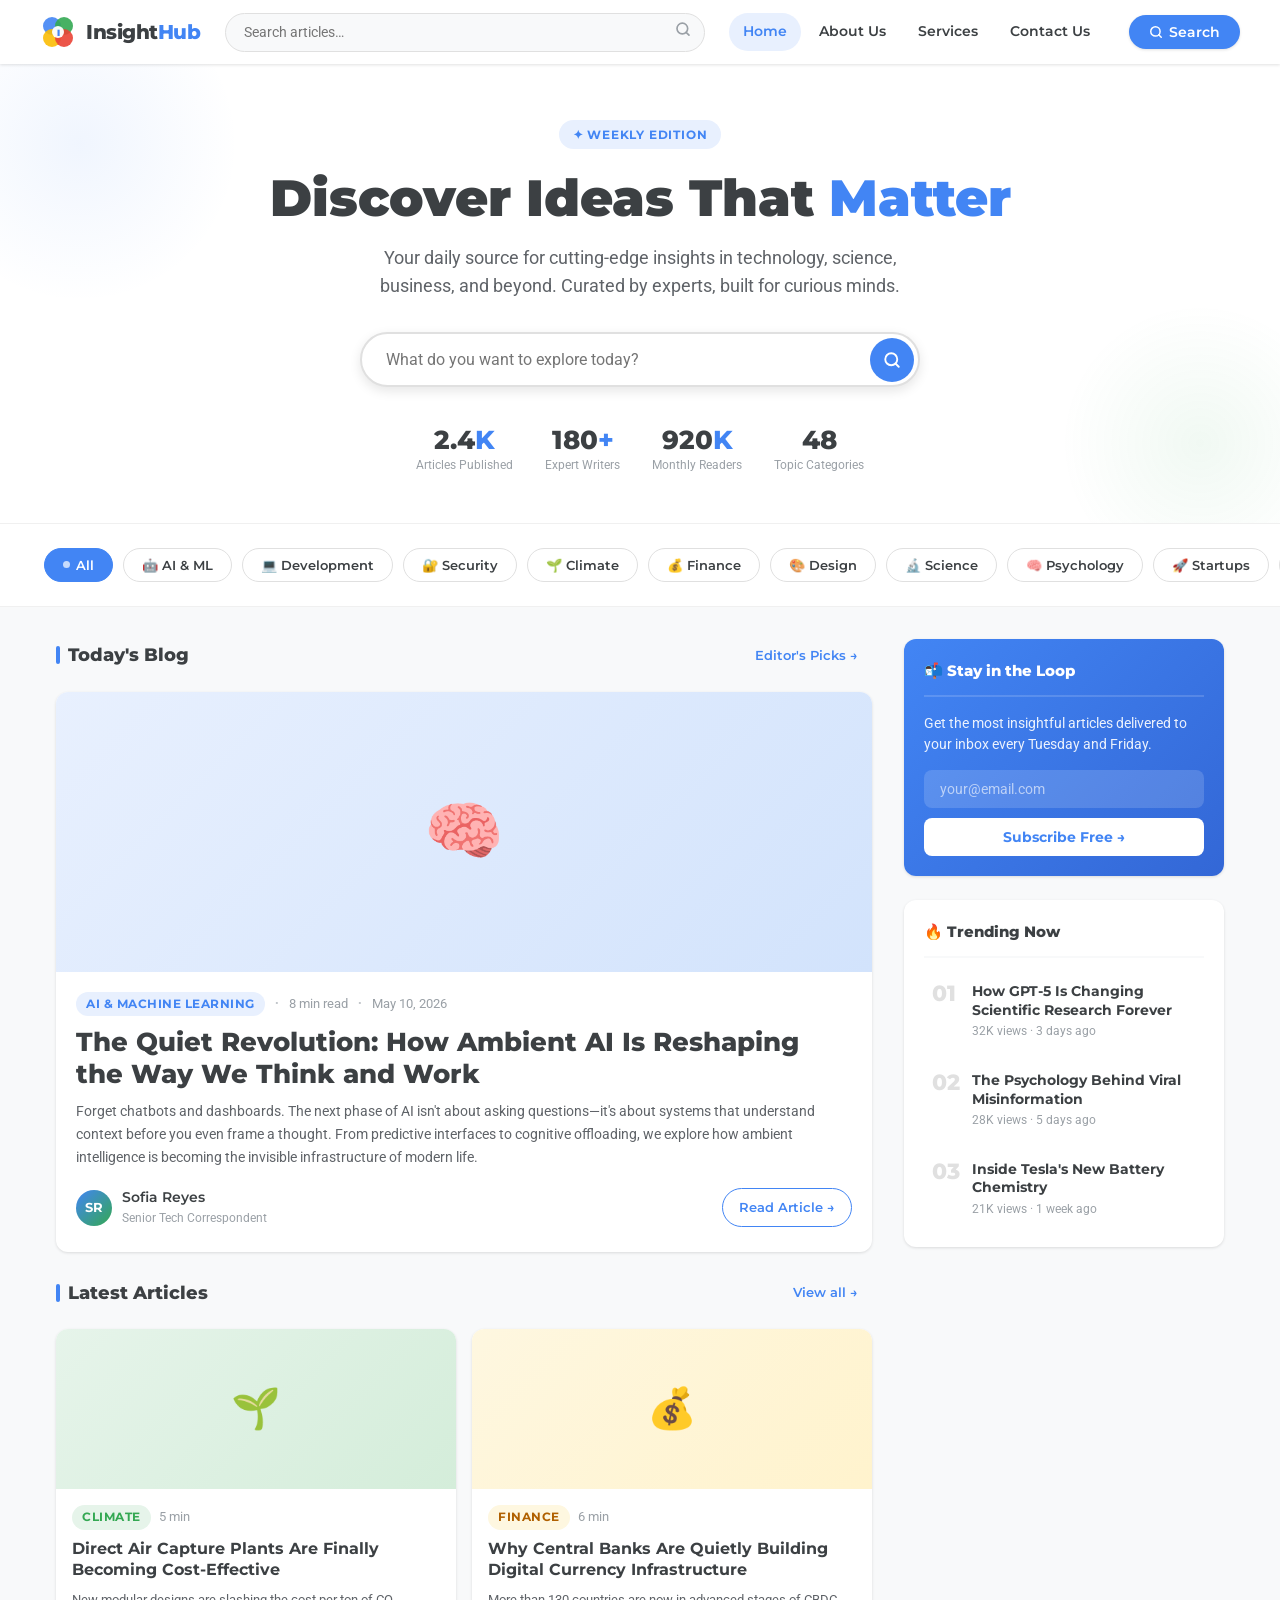
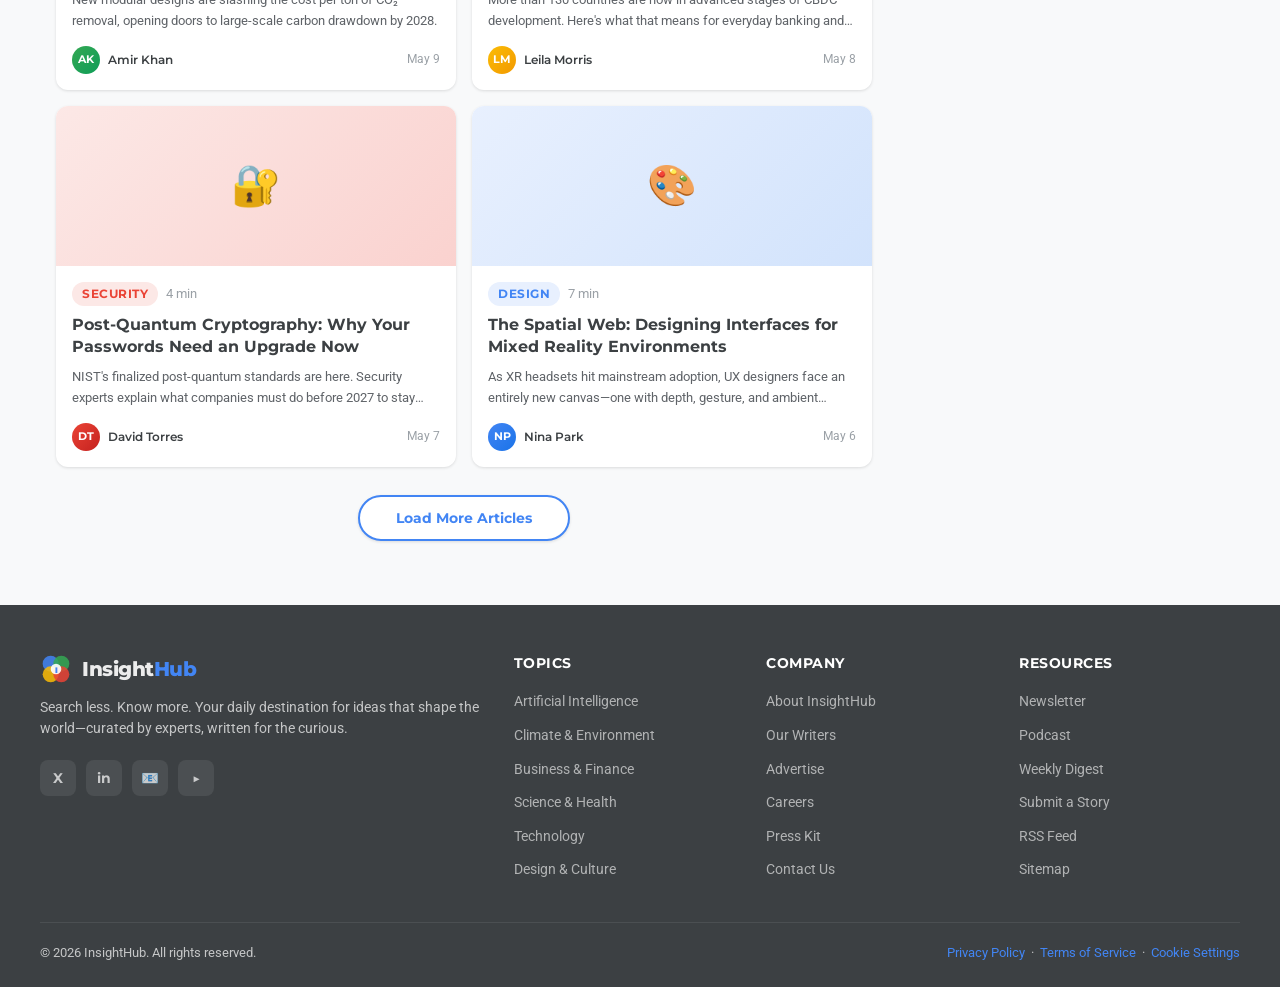
==== commit 97791627: "categories section fixed" ====
--- a/index.html
+++ b/index.html
@@ -64,11 +64,10 @@
             </div>
 
             <div class="nav-links">
-                <a href="#" class="active" onclick="filterByCategory('all', event); return false;">Home</a>
-                <a href="#" onclick="filterByCategory('tech', event); return false;">Tech</a>
-                <a href="#" onclick="filterByCategory('science', event); return false;">Science</a>
-                <a href="#" onclick="filterByCategory('business', event); return false;">Business</a>
-                <a href="#" onclick="filterByCategory('design', event); return false;">Design</a>
+                <a href="#" class="active">Home</a>
+                <a href="#">About Us</a>
+                <a href="#">Services</a>
+                <a href="#">Contact Us</a>
             </div>
 
             <div class="nav-actions">
@@ -100,13 +99,10 @@
             </span>
         </div>
         <div class="mobile-links">
-            <a href="#" onclick="filterByCategory('all', event); return false;">Home</a>
-            <a href="#" onclick="filterByCategory('tech', event); return false;">Tech</a>
-            <a href="#" onclick="filterByCategory('science', event); return false;">Science</a>
-            <a href="#" onclick="filterByCategory('business', event); return false;">Business</a>
-            <a href="#" onclick="filterByCategory('design', event); return false;">Design</a>
-            <a href="#" onclick="filterByCategory('health', event); return false;">Health</a>
-            <a href="#" onclick="filterByCategory('culture', event); return false;">Culture</a>
+            <a href="#" class="active">Home</a>
+            <a href="#">About Us</a>
+            <a href="#">Services</a>
+            <a href="#">Contact Us</a>
         </div>
     </div>
 
@@ -149,16 +145,18 @@
     <!-- ─── CATEGORIES ─── -->
     <div class="categories">
         <div class="cat-list">
-            <button class="cat-pill active" onclick="filterCat(this)"><span class="dot"></span>All</button>
-            <button class="cat-pill" onclick="filterCat(this)">🤖 AI & ML</button>
-            <button class="cat-pill" onclick="filterCat(this)">💻 Development</button>
-            <button class="cat-pill" onclick="filterCat(this)">🌱 Climate</button>
-            <button class="cat-pill" onclick="filterCat(this)">💰 Finance</button>
-            <button class="cat-pill" onclick="filterCat(this)">🎨 Design</button>
-            <button class="cat-pill" onclick="filterCat(this)">🔬 Science</button>
-            <button class="cat-pill" onclick="filterCat(this)">🧠 Psychology</button>
-            <button class="cat-pill" onclick="filterCat(this)">🚀 Startups</button>
-            <button class="cat-pill" onclick="filterCat(this)">❤️ Health</button>
+            <button class="cat-pill active" data-filter="all" onclick="filterCat(this)"><span
+                    class="dot"></span>All</button>
+            <button class="cat-pill" data-filter="ai" onclick="filterCat(this)">🤖 AI & ML</button>
+            <button class="cat-pill" data-filter="dev" onclick="filterCat(this)">💻 Development</button>
+            <button class="cat-pill" data-filter="security" onclick="filterCat(this)">🔐 Security</button>
+            <button class="cat-pill" data-filter="climate" onclick="filterCat(this)">🌱 Climate</button>
+            <button class="cat-pill" data-filter="finance" onclick="filterCat(this)">💰 Finance</button>
+            <button class="cat-pill" data-filter="design" onclick="filterCat(this)">🎨 Design</button>
+            <button class="cat-pill" data-filter="science" onclick="filterCat(this)">🔬 Science</button>
+            <button class="cat-pill" data-filter="psychology" onclick="filterCat(this)">🧠 Psychology</button>
+            <button class="cat-pill" data-filter="startups" onclick="filterCat(this)">🚀 Startups</button>
+            <button class="cat-pill" data-filter="health" onclick="filterCat(this)">❤️ Health</button>
         </div>
     </div>
 
@@ -167,13 +165,13 @@
         <!-- Primary Content -->
         <div class="content-area">
 
-            <!-- Featured -->
+            <!-- Today's Blog -->
             <div class="section-header fade-up">
-                <div class="section-title">Featured Story</div>
+                <div class="section-title">Today's Blog</div>
                 <a href="#" class="see-all">Editor's Picks →</a>
             </div>
 
-            <div class="featured-card fade-up fade-up-d1" data-category="tech" onclick="openBlogModal({
+            <div class="featured-card fade-up fade-up-d1" data-category="ai" onclick="openBlogModal({
                 title: 'The Quiet Revolution: How Ambient AI Is Reshaping the Way We Think and Work',
                 tag: 'AI & Machine Learning',
                 tagClass: 'tag-blue',
@@ -224,7 +222,7 @@
 
             <div class="post-grid" id="postGrid">
 
-                <div class="post-card fade-up fade-up-d1" data-category="business" onclick="openBlogModal({
+                <div class="post-card fade-up fade-up-d1" data-category="climate" onclick="openBlogModal({
                     title: 'Direct Air Capture Plants Are Finally Becoming Cost-Effective',
                     tag: 'Climate',
                     tagClass: 'tag-green',
@@ -256,7 +254,7 @@
                     </div>
                 </div>
 
-                <div class="post-card fade-up fade-up-d2" data-category="business" onclick="openBlogModal({
+                <div class="post-card fade-up fade-up-d2" data-category="finance" onclick="openBlogModal({
                     title: 'Why Central Banks Are Quietly Building Digital Currency Infrastructure',
                     tag: 'Finance',
                     tagClass: 'tag-yellow',
@@ -289,7 +287,7 @@
                     </div>
                 </div>
 
-                <div class="post-card fade-up fade-up-d3" data-category="tech" onclick="openBlogModal({
+                <div class="post-card fade-up fade-up-d3" data-category="security" onclick="openBlogModal({
                     title: 'Post-Quantum Cryptography: Why Your Passwords Need an Upgrade Now',
                     tag: 'Security',
                     tagClass: 'tag-red',
@@ -353,7 +351,19 @@
                     </div>
                 </div>
 
-                <div class="post-card fade-up fade-up-d1" style="display:none;" data-extra data-category="science">
+                <div class="post-card fade-up fade-up-d1" style="display:none;" data-extra data-category="science"
+                    onclick="openBlogModal({
+                    title: 'CRISPR 3.0: Precision Gene Editing Without the Off-Target Errors',
+                    tag: 'Science',
+                    tagClass: 'tag-blue',
+                    readTime: '9 min',
+                    date: 'May 5',
+                    author: 'Kenji Wu',
+                    role: 'Science Editor',
+                    avatar: 'KW',
+                    avatarStyle: 'background: linear-gradient(135deg, #9333ea, #7c3aed);',
+                    content: `<p>A new generation of base editors promises therapeutic gene editing with near-zero unintended mutations, potentially clearing FDA approval hurdles.</p><p><strong>The Evolution of CRISPR</strong></p><p>While earlier versions of CRISPR acted like molecular scissors, CRISPR 3.0 functions more like a pencil, rewriting single letters of DNA without severing the double helix. This precision dramatically reduces the risk of dangerous off-target effects.</p><p><strong>Therapeutic Potential</strong></p><p>These ultra-precise editors are currently in trials for treating genetic blindness, sickle cell disease, and high cholesterol. With safety profiles vastly improved, researchers anticipate a surge of FDA approvals for personalized gene therapies by the end of the decade.</p>`
+                })" style="cursor: pointer;">
                     <div class="post-img" style="background: linear-gradient(135deg, #f3e8ff, #e9d5ff);">🔬</div>
                     <div class="post-body">
                         <div class="post-meta">
@@ -374,7 +384,19 @@
                     </div>
                 </div>
 
-                <div class="post-card fade-up fade-up-d2" style="display:none;" data-extra data-category="business">
+                <div class="post-card fade-up fade-up-d2" style="display:none;" data-extra data-category="startups"
+                    onclick="openBlogModal({
+                    title: 'The $100B Moment: How Climate Tech Became the New SaaS Gold Rush',
+                    tag: 'Startups',
+                    tagClass: 'tag-blue',
+                    readTime: '5 min',
+                    date: 'May 4',
+                    author: 'Rachel Lee',
+                    role: 'Venture Capital Analyst',
+                    avatar: 'RL',
+                    avatarStyle: 'background: linear-gradient(135deg, #0ea5e9, #0284c7);',
+                    content: `<p>Venture capital has quietly pivoted. Climate startups are attracting the same valuations that once defined the cloud-software era.</p><p><strong>A Massive Capital Shift</strong></p><p>In the past 24 months, climate tech funding has surged by over 400%. This is no longer a niche, impact-driven sector; it is seen as the largest economic opportunity since the dawn of the internet. From grid optimization software to novel battery chemistries, venture capital is aggressively funding the green transition.</p><p><strong>The Talent Migration</strong></p><p>It's not just money—it's talent. Top engineers and founders from traditional big tech companies are leaving in droves to tackle the climate crisis. This convergence of capital and top-tier talent is creating a powerful innovation engine that promises to reshape the global economy.</p>`
+                })" style="cursor: pointer;">
                     <div class="post-img" style="background: linear-gradient(135deg, #e0f2fe, #bae6fd);">🚀</div>
                     <div class="post-body">
                         <div class="post-meta">
@@ -391,6 +413,104 @@
                                 <div class="post-author-name">Rachel Lee</div>
                             </div>
                             <div class="post-date">May 4</div>
+                        </div>
+                    </div>
+                </div>
+
+                <div class="post-card fade-up fade-up-d3" style="display:none;" data-extra data-category="dev" onclick="openBlogModal({
+                    title: 'The Rise of Local-First Web Applications',
+                    tag: 'Development',
+                    tagClass: 'tag-blue',
+                    readTime: '6 min read',
+                    date: 'May 3',
+                    author: 'Alex Chen',
+                    role: 'Lead Developer',
+                    avatar: 'AC',
+                    avatarStyle: 'background: linear-gradient(135deg, #1a73e8, #0d47a1);',
+                    content: `<p>A major paradigm shift is happening in web development: local-first software. Unlike traditional cloud-centric applications, local-first apps store data primarily on the user\'s device and sync to the cloud in the background.</p><p><strong>Why Local-First?</strong></p><p>Local-first applications offer several profound benefits. First, they are extremely fast because data is accessed directly from local storage. Second, they work seamlessly offline. Third, they give users more control over their data privacy.</p><p><strong>The Technical Challenge</strong></p><p>Building local-first apps requires resolving complex data synchronization conflicts. Technologies like CRDTs (Conflict-free Replicated Data Types) and advanced local databases (like SQLite in the browser via WebAssembly) are making this architecture increasingly accessible.</p><p>As these tools mature, we can expect a new generation of web applications that rival the performance and reliability of native desktop software.</p>`
+                })" style="cursor: pointer;">
+                    <div class="post-img" style="background: linear-gradient(135deg, #e8f0fe, #c2e0ff);">💻</div>
+                    <div class="post-body">
+                        <div class="post-meta">
+                            <span class="tag tag-blue">Development</span>
+                            <span class="meta-time">6 min</span>
+                        </div>
+                        <h3 class="post-title">The Rise of Local-First Web Applications</h3>
+                        <p class="post-excerpt">How local-first architectures and CRDTs are bringing native-like speeds
+                            and offline capabilities to the web.</p>
+                        <div class="post-footer">
+                            <div class="post-author-sm">
+                                <div class="avatar-placeholder"
+                                    style="background: linear-gradient(135deg, #1a73e8, #0d47a1);">AC</div>
+                                <div class="post-author-name">Alex Chen</div>
+                            </div>
+                            <div class="post-date">May 3</div>
+                        </div>
+                    </div>
+                </div>
+
+                <div class="post-card fade-up fade-up-d4" style="display:none;" data-extra data-category="psychology"
+                    onclick="openBlogModal({
+                    title: 'The Psychology of Digital Minimalism',
+                    tag: 'Psychology',
+                    tagClass: 'tag-yellow',
+                    readTime: '8 min read',
+                    date: 'May 2',
+                    author: 'Dr. Elena Rostova',
+                    role: 'Cognitive Psychologist',
+                    avatar: 'ER',
+                    avatarStyle: 'background: linear-gradient(135deg, #f29900, #b06000);',
+                    content: `<p>In an era of constant connectivity, our attention has become the most contested commodity. Digital minimalism isn\'t just about screen time limits—it\'s a fundamental rethinking of how we interact with technology to reclaim our cognitive autonomy.</p><p><strong>The Attention Economy</strong></p><p>Modern applications are engineered using principles of operant conditioning. The unpredictable rewards of endless scrolling and notification pings trigger dopamine loops similar to slot machines. This constant cognitive fragmentation leads to increased anxiety and reduced deep-work capacity.</p><p><strong>Reclaiming Focus</strong></p><p>Research shows that intentionally restricting digital inputs can significantly lower baseline cortisol levels. Techniques like scheduled batch-processing of messages, removing algorithmic feeds, and establishing tech-free zones allow the brain\'s default mode network to recover.</p><p>Ultimately, digital minimalism isn\'t anti-technology. It\'s about utilizing technology on our own terms, shifting from passive consumption to intentional utility.</p>`
+                })" style="cursor: pointer;">
+                    <div class="post-img" style="background: linear-gradient(135deg, #fff8e1, #ffecb3);">🧠</div>
+                    <div class="post-body">
+                        <div class="post-meta">
+                            <span class="tag tag-yellow">Psychology</span>
+                            <span class="meta-time">8 min</span>
+                        </div>
+                        <h3 class="post-title">The Psychology of Digital Minimalism</h3>
+                        <p class="post-excerpt">Understanding how the attention economy affects our cognitive autonomy,
+                            and science-backed strategies to reclaim focus.</p>
+                        <div class="post-footer">
+                            <div class="post-author-sm">
+                                <div class="avatar-placeholder"
+                                    style="background: linear-gradient(135deg, #f29900, #b06000);">ER</div>
+                                <div class="post-author-name">Dr. Elena Rostova</div>
+                            </div>
+                            <div class="post-date">May 2</div>
+                        </div>
+                    </div>
+                </div>
+
+                <div class="post-card fade-up fade-up-d1" style="display:none;" data-extra data-category="health"
+                    onclick="openBlogModal({
+                    title: 'The Microbiome Connection: How Gut Health Shapes Mental Health',
+                    tag: 'Health',
+                    tagClass: 'tag-red',
+                    readTime: '7 min read',
+                    date: 'May 1',
+                    author: 'Sarah Jenkins',
+                    role: 'Health Science Journalist',
+                    avatar: 'SJ',
+                    avatarStyle: 'background: linear-gradient(135deg, #ea4335, #b31412);',
+                    content: `<p>The human gut contains trillions of microorganisms. For decades, we viewed them simply as digestive aids. Today, researchers are uncovering a profound connection between these microbes and our neurological well-being.</p><p><strong>The Gut-Brain Axis</strong></p><p>The gut and the brain communicate bidirectionally via the vagus nerve and biochemical signaling. Remarkably, the gut microbiota produces about 90% of the body\'s serotonin, a crucial neurotransmitter regulating mood, sleep, and emotion.</p><p><strong>Psychobiotics</strong></p><p>A new frontier in psychiatry involves \'psychobiotics\'—targeted interventions using specific strains of bacteria to treat mental health conditions like depression and anxiety. Early clinical trials are showing promising results that could revolutionize psychiatric care.</p><p><strong>Actionable Steps</strong></p><p>A diet rich in diverse, plant-based fibers, fermented foods, and limited processed sugars is the most effective way to cultivate a resilient microbiome. Nurturing your gut might just be the most impactful step you can take for your mental health.</p>`
+                })" style="cursor: pointer;">
+                    <div class="post-img" style="background: linear-gradient(135deg, #fce8e6, #f8bbd0);">❤️</div>
+                    <div class="post-body">
+                        <div class="post-meta">
+                            <span class="tag tag-red">Health</span>
+                            <span class="meta-time">7 min</span>
+                        </div>
+                        <h3 class="post-title">The Microbiome Connection: How Gut Health Shapes Mental Health</h3>
+                        <p class="post-excerpt">Emerging research reveals the profound bidirectional communication
+                            between our gut bacteria and neurological well-being.</p>
+                        <div class="post-footer">
+                            <div class="post-author-sm">
+                                <div class="avatar-placeholder"
+                                    style="background: linear-gradient(135deg, #ea4335, #b31412);">SJ</div>
+                                <div class="post-author-name">Sarah Jenkins</div>
+                            </div>
+                            <div class="post-date">May 1</div>
                         </div>
                     </div>
                 </div>
@@ -439,61 +559,10 @@
                             <div class="trending-meta">21K views · 1 week ago</div>
                         </div>
                     </li>
-                    <li class="trending-item">
-                        <div class="trending-num">04</div>
-                        <div class="trending-content">
-                            <div class="trending-title">The Startup That Wants to Replace Your Doctor</div>
-                            <div class="trending-meta">18K views · 1 week ago</div>
-                        </div>
-                    </li>
                 </ul>
             </div>
 
-            <!-- Code snippet widget -->
-            <div class="widget">
-                <div class="widget-title">💻 Dev Tip of the Week</div>
-                <p style="font-size:0.82rem;color:#5f6368;margin-bottom:8px;">Debounce your search inputs for better UX:
-                </p>
-                <div class="code-block">
-                    <code>
-<span class="code-comment">// Debounce utility</span><br>
-<span class="code-keyword">const</span> debounce = (fn, ms) => {<br>
-&nbsp;&nbsp;<span class="code-keyword">let</span> timer;<br>
-&nbsp;&nbsp;<span class="code-keyword">return</span> (...args) => {<br>
-&nbsp;&nbsp;&nbsp;&nbsp;clearTimeout(timer);<br>
-&nbsp;&nbsp;&nbsp;&nbsp;timer = setTimeout(<br>
-&nbsp;&nbsp;&nbsp;&nbsp;&nbsp;&nbsp;() => fn(...args), ms<br>
-&nbsp;&nbsp;&nbsp;&nbsp;);<br>
-&nbsp;&nbsp;};<br>
-};<br>
-<br>
-<span class="code-comment">// Usage</span><br>
-input.addEventListener(<br>
-&nbsp;&nbsp;<span class="code-string">'input'</span>,<br>
-&nbsp;&nbsp;debounce(search, <span class="code-number">300</span>)<br>
-);
-        </code>
-                </div>
-            </div>
-
-            <!-- Tags -->
-            <div class="widget">
-                <div class="widget-title">🏷️ Explore Topics</div>
-                <div class="tags-cloud">
-                    <span class="tag-cloud-item">Artificial Intelligence</span>
-                    <span class="tag-cloud-item">Web Dev</span>
-                    <span class="tag-cloud-item">Climate</span>
-                    <span class="tag-cloud-item">Crypto</span>
-                    <span class="tag-cloud-item">Startups</span>
-                    <span class="tag-cloud-item">UX Design</span>
-                    <span class="tag-cloud-item">Robotics</span>
-                    <span class="tag-cloud-item">Biotech</span>
-                    <span class="tag-cloud-item">Space</span>
-                    <span class="tag-cloud-item">Mental Health</span>
-                    <span class="tag-cloud-item">Quantum</span>
-                    <span class="tag-cloud-item">AR/VR</span>
-                </div>
-            </div>
+
 
         </aside>
     </div>
@@ -613,6 +682,11 @@
     </button>
 
     <script src="script.js"></script>
+
+    <!-- Bot Embeded -->
+    <script src="https://cdn.botpress.cloud/webchat/v3.6/inject.js"></script>
+    <script src="https://files.bpcontent.cloud/2026/05/19/14/20260519140653-6FODSSMK.js" defer></script>
+
 </body>
 
 </html>
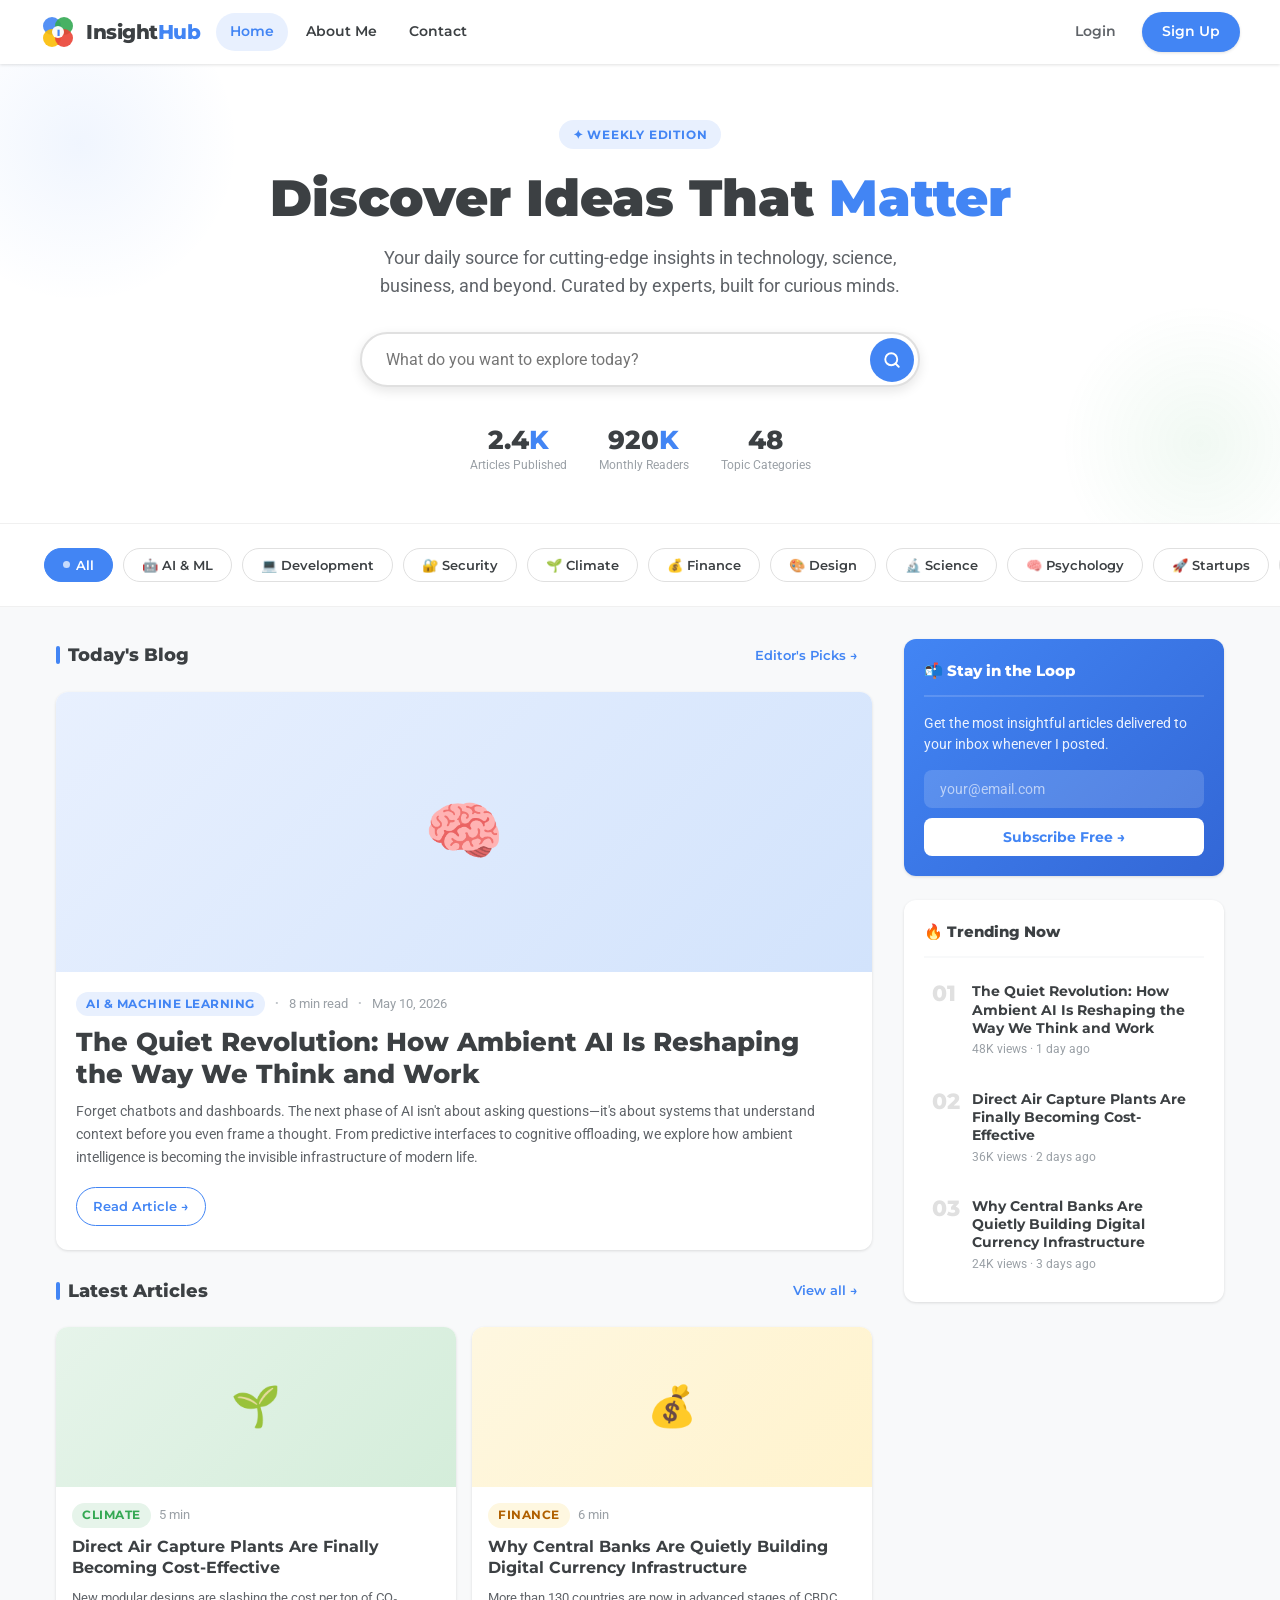
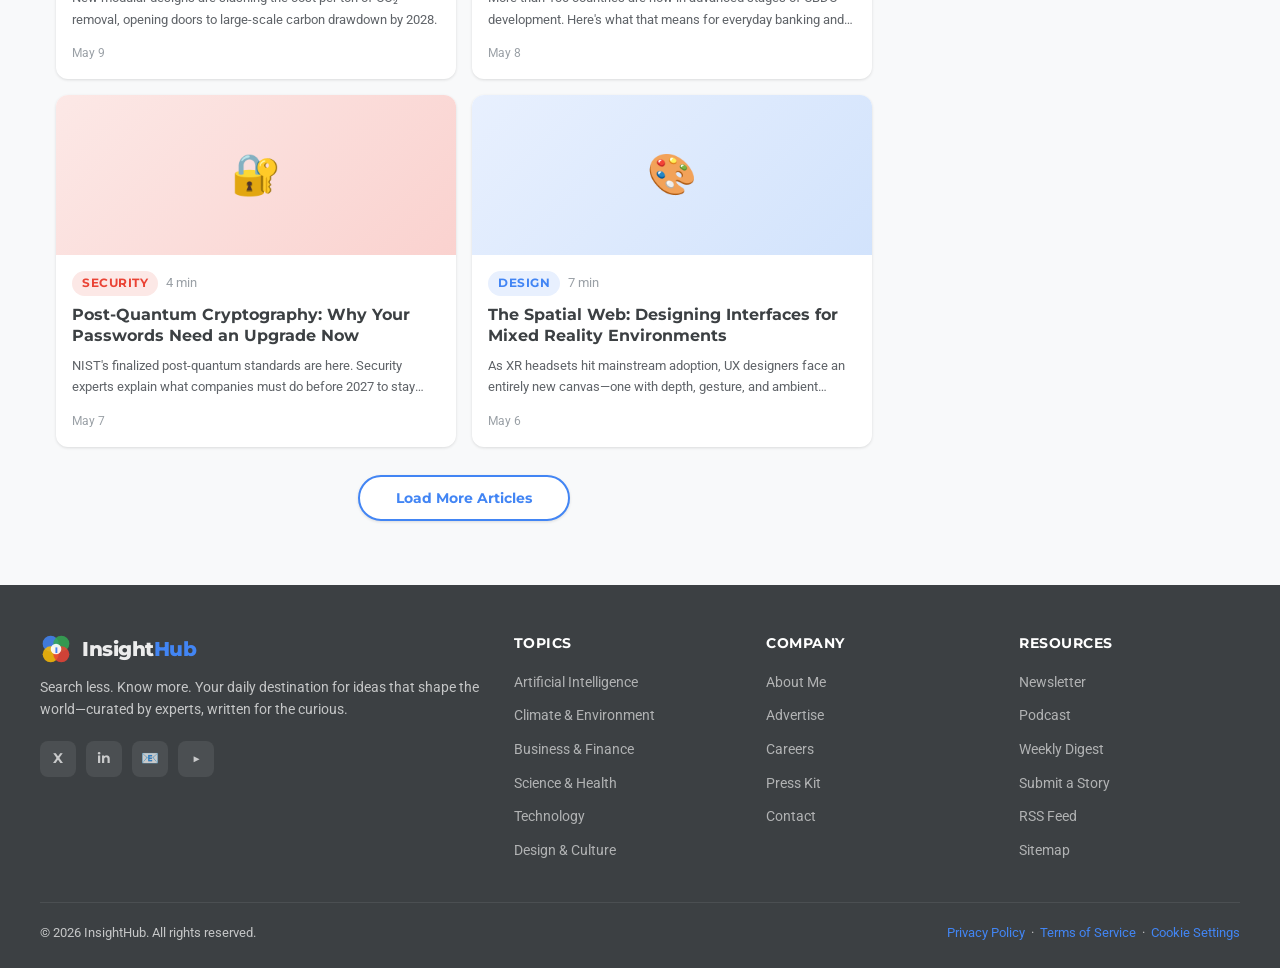
==== commit 56c770b2: "navbar pages added" ====
--- a/index.html
+++ b/index.html
@@ -20,7 +20,7 @@
     <div class="search-overlay" id="searchOverlay">
         <div class="search-box">
             <div class="search-box-header">
-                <input type="text" id="overlaySearch" placeholder="Search articles, topics, authors…" autofocus>
+                <input type="text" id="overlaySearch" placeholder="Search articles, topics…" autofocus>
                 <button class="search-close" onclick="closeSearch()">✕</button>
             </div>
             <div class="search-suggestions">
@@ -37,7 +37,7 @@
     <!-- ─── NAVBAR ─── -->
     <nav>
         <div class="nav-inner">
-            <a href="#" class="logo">
+            <a href="index.html" class="logo">
                 <svg class="logo-icon" viewBox="0 0 36 36" fill="none">
                     <circle cx="12" cy="12" r="9" fill="#4285F4" opacity="0.9" />
                     <circle cx="24" cy="12" r="9" fill="#34A853" opacity="0.9" />
@@ -52,33 +52,17 @@
                 </div>
             </a>
 
-            <div class="nav-search">
-                <input type="text" placeholder="Search articles…" onclick="openSearch()">
-                <span class="search-icon">
-                    <svg width="16" height="16" viewBox="0 0 24 24" fill="none" stroke="currentColor" stroke-width="2.5"
-                        stroke-linecap="round" stroke-linejoin="round">
-                        <circle cx="11" cy="11" r="8" />
-                        <path d="m21 21-4.35-4.35" />
-                    </svg>
-                </span>
-            </div>
+
 
             <div class="nav-links">
-                <a href="#" class="active">Home</a>
-                <a href="#">About Us</a>
-                <a href="#">Services</a>
-                <a href="#">Contact Us</a>
+                <a href="index.html" class="active">Home</a>
+                <a href="about.html">About Me</a>
+                <a href="contact.html">Contact</a>
             </div>
 
             <div class="nav-actions">
-                <button class="btn btn-primary" onclick="openSearch()">
-                    <svg width="14" height="14" viewBox="0 0 24 24" fill="none" stroke="currentColor" stroke-width="2.5"
-                        stroke-linecap="round" stroke-linejoin="round">
-                        <circle cx="11" cy="11" r="8" />
-                        <path d="m21 21-4.35-4.35" />
-                    </svg>
-                    Search
-                </button>
+                <a href="#" class="btn-auth-link" onclick="openAuthModal('login')">Login</a>
+                <a href="#" class="btn btn-primary btn-sm btn-signup" onclick="openAuthModal('signup')">Sign Up</a>
                 <button class="hamburger" id="hamburger" onclick="toggleMenu()">
                     <span></span><span></span><span></span>
                 </button>
@@ -88,21 +72,10 @@
 
     <!-- Mobile menu -->
     <div class="mobile-menu" id="mobileMenu">
-        <div class="search-wrap">
-            <input type="text" placeholder="Search articles…" onclick="openSearch()">
-            <span class="search-icon-mob">
-                <svg width="16" height="16" viewBox="0 0 24 24" fill="none" stroke="currentColor" stroke-width="2.5"
-                    stroke-linecap="round" stroke-linejoin="round">
-                    <circle cx="11" cy="11" r="8" />
-                    <path d="m21 21-4.35-4.35" />
-                </svg>
-            </span>
-        </div>
         <div class="mobile-links">
-            <a href="#" class="active">Home</a>
-            <a href="#">About Us</a>
-            <a href="#">Services</a>
-            <a href="#">Contact Us</a>
+            <a href="index.html" class="active">Home</a>
+            <a href="about.html">About Me</a>
+            <a href="contact.html">Contact</a>
         </div>
     </div>
 
@@ -128,10 +101,6 @@
                 <div class="stat-label">Articles Published</div>
             </div>
             <div class="stat">
-                <div class="stat-num">180<span>+</span></div>
-                <div class="stat-label">Expert Writers</div>
-            </div>
-            <div class="stat">
                 <div class="stat-num">920<span>K</span></div>
                 <div class="stat-label">Monthly Readers</div>
             </div>
@@ -177,10 +146,6 @@
                 tagClass: 'tag-blue',
                 readTime: '8 min read',
                 date: 'May 10, 2026',
-                author: 'Sofia Reyes',
-                role: 'Senior Tech Correspondent',
-                avatar: 'SR',
-                avatarStyle: 'background: linear-gradient(135deg, #4285F4, #34A853);',
                 content: `<p>Forget chatbots and dashboards. The next phase of AI isn\u0027t about asking questions—it\u0027s about systems that understand context before you even frame a thought.</p><p>From predictive interfaces to cognitive offloading, we explore how ambient intelligence is becoming the invisible infrastructure of modern life.</p><p><strong>What is Ambient AI?</strong></p><p>Ambient AI refers to intelligent systems that work in the background, anticipating user needs and providing assistance without explicit interaction. Unlike traditional AI interfaces that require user input, ambient AI operates contextually and proactively.</p><p><strong>Key Applications</strong></p><ul><li>Predictive text and autocomplete systems</li><li>Smart home automation</li><li>Healthcare monitoring systems</li><li>Personalized recommendation engines</li><li>Context-aware productivity tools</li></ul><p><strong>The Future of Work</strong></p><p>As ambient AI becomes more sophisticated, the way we work will fundamentally change. Instead of spending time searching for information or manually executing repetitive tasks, workers will focus on strategic thinking and creative problem-solving. AI will handle the cognitive heavy lifting, freeing humans to do what they do best: innovate and collaborate.</p><p>The transition won\u0027t be seamless, and there will be challenges around privacy, data security, and workforce adaptation. However, the potential benefits—increased productivity, better decision-making, and improved quality of life—make this transformation inevitable.</p>`
             })" style="cursor: pointer;">
                 <div class="featured-img">
@@ -201,14 +166,6 @@
                         predictive interfaces to cognitive offloading, we explore how ambient intelligence is becoming
                         the invisible infrastructure of modern life.</p>
                     <div class="featured-footer">
-                        <div class="author">
-                            <div class="avatar-placeholder"
-                                style="background: linear-gradient(135deg, #4285F4, #34A853);">SR</div>
-                            <div>
-                                <div class="author-name">Sofia Reyes</div>
-                                <div class="author-role">Senior Tech Correspondent</div>
-                            </div>
-                        </div>
                         <a href="#" class="read-btn">Read Article →</a>
                     </div>
                 </div>
@@ -228,10 +185,6 @@
                     tagClass: 'tag-green',
                     readTime: '5 min',
                     date: 'May 9',
-                    author: 'Amir Khan',
-                    role: 'Climate Correspondent',
-                    avatar: 'AK',
-                    avatarStyle: 'background: linear-gradient(135deg, #34A853, #0f9d58);',
                     content: `<p>New modular designs are slashing the cost per ton of CO₂ removal, opening doors to large-scale carbon drawdown by 2028.</p><p><strong>The Cost Breakthrough</strong></p><p>For years, direct air capture (DAC) technology has been saddled with high costs—often $200-600 per ton of CO₂ removed. A new generation of modular DAC plants is bringing this down to under $100 per ton, making carbon removal economically viable at scale.</p><p><strong>How It Works</strong></p><p>These plants use advanced sorbent materials and optimized airflow designs to capture CO₂ directly from the atmosphere. The captured carbon can then be stored permanently underground or utilized in various industrial applications.</p><p><strong>Global Impact</strong></p><p>Leading companies are already deploying these plants across multiple continents. With carbon prices rising and corporate ESG commitments strengthening, the DAC industry is poised for exponential growth. Industry experts predict that by 2030, we\u0027ll have the capacity to remove over 1 billion tons of CO₂ annually from the atmosphere.</p><p>This technology represents a crucial weapon in our fight against climate change, offering hope that we can actively reduce atmospheric CO₂ levels while transitioning to renewable energy.</p>`
                 })" style="cursor: pointer;">
                     <div class="post-img" style="background: linear-gradient(135deg, #e6f4ea, #d4edda);">🌱</div>
@@ -244,11 +197,6 @@
                         <p class="post-excerpt">New modular designs are slashing the cost per ton of CO₂ removal,
                             opening doors to large-scale carbon drawdown by 2028.</p>
                         <div class="post-footer">
-                            <div class="post-author-sm">
-                                <div class="avatar-placeholder"
-                                    style="background: linear-gradient(135deg, #34A853, #0f9d58);">AK</div>
-                                <div class="post-author-name">Amir Khan</div>
-                            </div>
                             <div class="post-date">May 9</div>
                         </div>
                     </div>
@@ -260,10 +208,6 @@
                     tagClass: 'tag-yellow',
                     readTime: '6 min',
                     date: 'May 8',
-                    author: 'Leila Morris',
-                    role: 'Finance Editor',
-                    avatar: 'LM',
-                    avatarStyle: 'background: linear-gradient(135deg, #FBBC05, #f29900);',
                     content: `<p>More than 130 countries are now in advanced stages of CBDC development. Here's what that means for everyday banking and privacy.</p><p><strong>The CBDC Revolution</strong></p><p>Central Bank Digital Currencies (CBDCs) are digital versions of national fiat currencies, issued and regulated by central banks. Unlike cryptocurrencies, CBDCs are fully backed by governments and integrate into existing financial systems.</p><p><strong>Global Development</strong></p><p>The European Union, China, Singapore, and dozens of other nations have launched CBDC pilots. The U.S. Federal Reserve is intensifying its research and development efforts. This coordinated global shift signals a fundamental reimagining of how money moves.</p><p><strong>Implications for Consumers</strong></p><p>CBDCs offer several advantages: instant settlements, reduced transaction fees, improved financial inclusion, and enhanced transparency. However, they also raise privacy concerns as central banks would have unprecedented visibility into citizen financial transactions.</p><p><strong>The Timeline</strong></p><p>Most analysts expect widespread CBDC adoption within 5-10 years. This will fundamentally change banking, payment systems, and monetary policy transmission. Financial institutions are racing to prepare infrastructure for this transition.</p>`
                 })" style="cursor: pointer;">
                     <div class="post-img" style="background: linear-gradient(135deg, #fef7e0, #fff3cd);">💰</div>
@@ -277,11 +221,6 @@
                         <p class="post-excerpt">More than 130 countries are now in advanced stages of CBDC development.
                             Here's what that means for everyday banking and privacy.</p>
                         <div class="post-footer">
-                            <div class="post-author-sm">
-                                <div class="avatar-placeholder"
-                                    style="background: linear-gradient(135deg, #FBBC05, #f29900);">LM</div>
-                                <div class="post-author-name">Leila Morris</div>
-                            </div>
                             <div class="post-date">May 8</div>
                         </div>
                     </div>
@@ -293,10 +232,6 @@
                     tagClass: 'tag-red',
                     readTime: '4 min',
                     date: 'May 7',
-                    author: 'David Torres',
-                    role: 'Security Analyst',
-                    avatar: 'DT',
-                    avatarStyle: 'background: linear-gradient(135deg, #EA4335, #c5221f);',
                     content: `<p>NIST's finalized post-quantum standards are here. Security experts explain what companies must do before 2027 to stay protected.</p><p><strong>The Quantum Threat</strong></p><p>Quantum computers will eventually break current encryption standards. While full-scale quantum computers aren't here yet, the risk is real enough that NIST has spent years developing new cryptographic standards resistant to quantum attacks.</p><p><strong>NIST's Recommendations</strong></p><p>In August 2022, NIST finalized post-quantum cryptography standards that are now ready for deployment. These include ML-KEM for key encapsulation, ML-DSA for digital signatures, and SLH-DSA for hash-based signatures.</p><p><strong>Implementation Timeline</strong></p><p>Organizations should begin testing and transitioning to post-quantum cryptography immediately. The migration will take years, and early movers will have a significant security advantage. Critical infrastructure, financial institutions, and government agencies are prioritizing this transition.</p><p><strong>What You Need to Know</strong></p><p>If your organization handles sensitive data, you should assess your current cryptographic dependencies and create a transition plan. Post-quantum cryptography is no longer optional—it\u0027s a business imperative for cybersecurity.</p>`
                 })" style="cursor: pointer;">
                     <div class="post-img" style="background: linear-gradient(135deg, #fce8e6, #fad2cf);">🔐</div>
@@ -309,11 +244,6 @@
                         <p class="post-excerpt">NIST's finalized post-quantum standards are here. Security experts
                             explain what companies must do before 2027 to stay protected.</p>
                         <div class="post-footer">
-                            <div class="post-author-sm">
-                                <div class="avatar-placeholder"
-                                    style="background: linear-gradient(135deg, #EA4335, #c5221f);">DT</div>
-                                <div class="post-author-name">David Torres</div>
-                            </div>
                             <div class="post-date">May 7</div>
                         </div>
                     </div>
@@ -325,10 +255,6 @@
                     tagClass: 'tag-blue',
                     readTime: '7 min',
                     date: 'May 6',
-                    author: 'Nina Park',
-                    role: 'Design Director',
-                    avatar: 'NP',
-                    avatarStyle: 'background: linear-gradient(135deg, #4285F4, #1a73e8);',
                     content: `<p>As XR headsets hit mainstream adoption, UX designers face an entirely new canvas—one with depth, gesture, and ambient awareness.</p><p><strong>The Spatial Web Emerges</strong></p><p>The spatial web represents the convergence of physical and digital spaces. Unlike traditional 2D interfaces, spatial interfaces exist in three-dimensional environments, respond to gesture and movement, and integrate with real-world context.</p><p><strong>Design Principles</strong></p><p>Spatial UX requires rethinking fundamental design principles. Navigation, information hierarchy, and user feedback must work in 3D space. Designers must consider depth, perspective, real-world occlusion, and natural human gestures.</p><p><strong>Emerging Technologies</strong></p><p>Meta's Quest Pro, Apple's Vision Pro, and Microsoft's HoloLens 2 are leading the charge. These devices are shifting from niche gaming peripherals to mainstream productivity tools. Companies like Figma and Adobe are already building spatial design tools.</p><p><strong>The Future of Interaction</strong></p><p>Imagine designing documents in three dimensions, collaborating with teammates who appear as holograms, or controlling interfaces with natural hand gestures. This is no longer science fiction—it's the near future of work. Designers who master spatial UX will lead the next wave of digital innovation.</p>`
                 })" style="cursor: pointer;">
                     <div class="post-img" style="background: linear-gradient(135deg, #e8f0fe, #d2e3fc);">🎨</div>
@@ -341,11 +267,6 @@
                         <p class="post-excerpt">As XR headsets hit mainstream adoption, UX designers face an entirely
                             new canvas—one with depth, gesture, and ambient awareness.</p>
                         <div class="post-footer">
-                            <div class="post-author-sm">
-                                <div class="avatar-placeholder"
-                                    style="background: linear-gradient(135deg, #4285F4, #1a73e8);">NP</div>
-                                <div class="post-author-name">Nina Park</div>
-                            </div>
                             <div class="post-date">May 6</div>
                         </div>
                     </div>
@@ -358,10 +279,6 @@
                     tagClass: 'tag-blue',
                     readTime: '9 min',
                     date: 'May 5',
-                    author: 'Kenji Wu',
-                    role: 'Science Editor',
-                    avatar: 'KW',
-                    avatarStyle: 'background: linear-gradient(135deg, #9333ea, #7c3aed);',
                     content: `<p>A new generation of base editors promises therapeutic gene editing with near-zero unintended mutations, potentially clearing FDA approval hurdles.</p><p><strong>The Evolution of CRISPR</strong></p><p>While earlier versions of CRISPR acted like molecular scissors, CRISPR 3.0 functions more like a pencil, rewriting single letters of DNA without severing the double helix. This precision dramatically reduces the risk of dangerous off-target effects.</p><p><strong>Therapeutic Potential</strong></p><p>These ultra-precise editors are currently in trials for treating genetic blindness, sickle cell disease, and high cholesterol. With safety profiles vastly improved, researchers anticipate a surge of FDA approvals for personalized gene therapies by the end of the decade.</p>`
                 })" style="cursor: pointer;">
                     <div class="post-img" style="background: linear-gradient(135deg, #f3e8ff, #e9d5ff);">🔬</div>
@@ -374,11 +291,6 @@
                         <p class="post-excerpt">A new generation of base editors promises therapeutic gene editing with
                             near-zero unintended mutations, potentially clearing FDA approval hurdles.</p>
                         <div class="post-footer">
-                            <div class="post-author-sm">
-                                <div class="avatar-placeholder"
-                                    style="background: linear-gradient(135deg, #9333ea, #7c3aed);">KW</div>
-                                <div class="post-author-name">Kenji Wu</div>
-                            </div>
                             <div class="post-date">May 5</div>
                         </div>
                     </div>
@@ -391,10 +303,6 @@
                     tagClass: 'tag-blue',
                     readTime: '5 min',
                     date: 'May 4',
-                    author: 'Rachel Lee',
-                    role: 'Venture Capital Analyst',
-                    avatar: 'RL',
-                    avatarStyle: 'background: linear-gradient(135deg, #0ea5e9, #0284c7);',
                     content: `<p>Venture capital has quietly pivoted. Climate startups are attracting the same valuations that once defined the cloud-software era.</p><p><strong>A Massive Capital Shift</strong></p><p>In the past 24 months, climate tech funding has surged by over 400%. This is no longer a niche, impact-driven sector; it is seen as the largest economic opportunity since the dawn of the internet. From grid optimization software to novel battery chemistries, venture capital is aggressively funding the green transition.</p><p><strong>The Talent Migration</strong></p><p>It's not just money—it's talent. Top engineers and founders from traditional big tech companies are leaving in droves to tackle the climate crisis. This convergence of capital and top-tier talent is creating a powerful innovation engine that promises to reshape the global economy.</p>`
                 })" style="cursor: pointer;">
                     <div class="post-img" style="background: linear-gradient(135deg, #e0f2fe, #bae6fd);">🚀</div>
@@ -407,11 +315,6 @@
                         <p class="post-excerpt">Venture capital has quietly pivoted. Climate startups are attracting the
                             same valuations that once defined the cloud-software era.</p>
                         <div class="post-footer">
-                            <div class="post-author-sm">
-                                <div class="avatar-placeholder"
-                                    style="background: linear-gradient(135deg, #0ea5e9, #0284c7);">RL</div>
-                                <div class="post-author-name">Rachel Lee</div>
-                            </div>
                             <div class="post-date">May 4</div>
                         </div>
                     </div>
@@ -423,10 +326,6 @@
                     tagClass: 'tag-blue',
                     readTime: '6 min read',
                     date: 'May 3',
-                    author: 'Alex Chen',
-                    role: 'Lead Developer',
-                    avatar: 'AC',
-                    avatarStyle: 'background: linear-gradient(135deg, #1a73e8, #0d47a1);',
                     content: `<p>A major paradigm shift is happening in web development: local-first software. Unlike traditional cloud-centric applications, local-first apps store data primarily on the user\'s device and sync to the cloud in the background.</p><p><strong>Why Local-First?</strong></p><p>Local-first applications offer several profound benefits. First, they are extremely fast because data is accessed directly from local storage. Second, they work seamlessly offline. Third, they give users more control over their data privacy.</p><p><strong>The Technical Challenge</strong></p><p>Building local-first apps requires resolving complex data synchronization conflicts. Technologies like CRDTs (Conflict-free Replicated Data Types) and advanced local databases (like SQLite in the browser via WebAssembly) are making this architecture increasingly accessible.</p><p>As these tools mature, we can expect a new generation of web applications that rival the performance and reliability of native desktop software.</p>`
                 })" style="cursor: pointer;">
                     <div class="post-img" style="background: linear-gradient(135deg, #e8f0fe, #c2e0ff);">💻</div>
@@ -439,11 +338,6 @@
                         <p class="post-excerpt">How local-first architectures and CRDTs are bringing native-like speeds
                             and offline capabilities to the web.</p>
                         <div class="post-footer">
-                            <div class="post-author-sm">
-                                <div class="avatar-placeholder"
-                                    style="background: linear-gradient(135deg, #1a73e8, #0d47a1);">AC</div>
-                                <div class="post-author-name">Alex Chen</div>
-                            </div>
                             <div class="post-date">May 3</div>
                         </div>
                     </div>
@@ -456,10 +350,6 @@
                     tagClass: 'tag-yellow',
                     readTime: '8 min read',
                     date: 'May 2',
-                    author: 'Dr. Elena Rostova',
-                    role: 'Cognitive Psychologist',
-                    avatar: 'ER',
-                    avatarStyle: 'background: linear-gradient(135deg, #f29900, #b06000);',
                     content: `<p>In an era of constant connectivity, our attention has become the most contested commodity. Digital minimalism isn\'t just about screen time limits—it\'s a fundamental rethinking of how we interact with technology to reclaim our cognitive autonomy.</p><p><strong>The Attention Economy</strong></p><p>Modern applications are engineered using principles of operant conditioning. The unpredictable rewards of endless scrolling and notification pings trigger dopamine loops similar to slot machines. This constant cognitive fragmentation leads to increased anxiety and reduced deep-work capacity.</p><p><strong>Reclaiming Focus</strong></p><p>Research shows that intentionally restricting digital inputs can significantly lower baseline cortisol levels. Techniques like scheduled batch-processing of messages, removing algorithmic feeds, and establishing tech-free zones allow the brain\'s default mode network to recover.</p><p>Ultimately, digital minimalism isn\'t anti-technology. It\'s about utilizing technology on our own terms, shifting from passive consumption to intentional utility.</p>`
                 })" style="cursor: pointer;">
                     <div class="post-img" style="background: linear-gradient(135deg, #fff8e1, #ffecb3);">🧠</div>
@@ -472,11 +362,6 @@
                         <p class="post-excerpt">Understanding how the attention economy affects our cognitive autonomy,
                             and science-backed strategies to reclaim focus.</p>
                         <div class="post-footer">
-                            <div class="post-author-sm">
-                                <div class="avatar-placeholder"
-                                    style="background: linear-gradient(135deg, #f29900, #b06000);">ER</div>
-                                <div class="post-author-name">Dr. Elena Rostova</div>
-                            </div>
                             <div class="post-date">May 2</div>
                         </div>
                     </div>
@@ -489,10 +374,6 @@
                     tagClass: 'tag-red',
                     readTime: '7 min read',
                     date: 'May 1',
-                    author: 'Sarah Jenkins',
-                    role: 'Health Science Journalist',
-                    avatar: 'SJ',
-                    avatarStyle: 'background: linear-gradient(135deg, #ea4335, #b31412);',
                     content: `<p>The human gut contains trillions of microorganisms. For decades, we viewed them simply as digestive aids. Today, researchers are uncovering a profound connection between these microbes and our neurological well-being.</p><p><strong>The Gut-Brain Axis</strong></p><p>The gut and the brain communicate bidirectionally via the vagus nerve and biochemical signaling. Remarkably, the gut microbiota produces about 90% of the body\'s serotonin, a crucial neurotransmitter regulating mood, sleep, and emotion.</p><p><strong>Psychobiotics</strong></p><p>A new frontier in psychiatry involves \'psychobiotics\'—targeted interventions using specific strains of bacteria to treat mental health conditions like depression and anxiety. Early clinical trials are showing promising results that could revolutionize psychiatric care.</p><p><strong>Actionable Steps</strong></p><p>A diet rich in diverse, plant-based fibers, fermented foods, and limited processed sugars is the most effective way to cultivate a resilient microbiome. Nurturing your gut might just be the most impactful step you can take for your mental health.</p>`
                 })" style="cursor: pointer;">
                     <div class="post-img" style="background: linear-gradient(135deg, #fce8e6, #f8bbd0);">❤️</div>
@@ -505,11 +386,6 @@
                         <p class="post-excerpt">Emerging research reveals the profound bidirectional communication
                             between our gut bacteria and neurological well-being.</p>
                         <div class="post-footer">
-                            <div class="post-author-sm">
-                                <div class="avatar-placeholder"
-                                    style="background: linear-gradient(135deg, #ea4335, #b31412);">SJ</div>
-                                <div class="post-author-name">Sarah Jenkins</div>
-                            </div>
                             <div class="post-date">May 1</div>
                         </div>
                     </div>
@@ -529,7 +405,7 @@
             <!-- Newsletter -->
             <div class="widget newsletter-widget">
                 <div class="widget-title">📬 Stay in the Loop</div>
-                <p>Get the most insightful articles delivered to your inbox every Tuesday and Friday.</p>
+                <p>Get the most insightful articles delivered to your inbox whenever I posted.</p>
                 <input type="email" placeholder="your@email.com">
                 <button class="btn-subscribe" onclick="handleSubscribe(this)">Subscribe Free →</button>
             </div>
@@ -572,7 +448,7 @@
         <div class="footer-inner">
             <div class="footer-grid">
                 <div class="footer-brand">
-                    <a href="#" class="logo" style="text-decoration:none;">
+                    <a href="index.html" class="logo" style="text-decoration:none;">
                         <svg width="32" height="32" viewBox="0 0 36 36" fill="none">
                             <circle cx="12" cy="12" r="9" fill="#4285F4" opacity="0.85" />
                             <circle cx="24" cy="12" r="9" fill="#34A853" opacity="0.85" />
@@ -611,12 +487,11 @@
                 <div>
                     <div class="footer-col-title">Company</div>
                     <ul class="footer-links">
-                        <li><a href="#">About InsightHub</a></li>
-                        <li><a href="#">Our Writers</a></li>
+                        <li><a href="about.html">About Me</a></li>
                         <li><a href="#">Advertise</a></li>
                         <li><a href="#">Careers</a></li>
                         <li><a href="#">Press Kit</a></li>
-                        <li><a href="#">Contact Us</a></li>
+                        <li><a href="contact.html">Contact</a></li>
                     </ul>
                 </div>
 
@@ -661,15 +536,6 @@
             <div class="blog-modal-body" id="modalBody">
                 <!-- Full blog content will be inserted here -->
             </div>
-            <div class="blog-modal-footer">
-                <div class="blog-modal-author">
-                    <div id="modalAuthorAvatar" class="avatar-placeholder">AU</div>
-                    <div>
-                        <div id="modalAuthorName" class="author-name">Author Name</div>
-                        <div id="modalAuthorRole" class="author-role">Author Role</div>
-                    </div>
-                </div>
-            </div>
         </div>
     </div>
 
@@ -681,6 +547,100 @@
         </svg>
     </button>
 
+    <!-- Auth Modal -->
+    <div class="auth-modal" id="authModal">
+        <div class="auth-modal-content">
+            <button class="auth-modal-close" onclick="closeAuthModal()">✕</button>
+            
+            <div class="auth-tabs">
+                <button class="auth-tab active" id="tabLogin" onclick="switchAuthTab('login')">Sign In</button>
+                <button class="auth-tab" id="tabSignup" onclick="switchAuthTab('signup')">Create Account</button>
+            </div>
+            
+            <!-- Login Form -->
+            <form id="loginForm" class="auth-form active" onsubmit="handleAuthSubmit(event, 'login')">
+                <div class="form-group">
+                    <label for="loginEmail">Email Address</label>
+                    <div class="input-wrap">
+                        <svg class="input-icon" width="16" height="16" viewBox="0 0 24 24" fill="none" stroke="currentColor" stroke-width="2" stroke-linecap="round" stroke-linejoin="round"><path d="m22 2-10 11M22 2l-7 20-4-9-9-4Z"/></svg>
+                        <input type="email" id="loginEmail" placeholder="name@example.com" required>
+                    </div>
+                </div>
+                
+                <div class="form-group">
+                    <div class="form-label-row">
+                        <label for="loginPassword">Password</label>
+                        <a href="#" class="form-forgot-link" onclick="alert('Password reset link sent!')">Forgot password?</a>
+                    </div>
+                    <div class="input-wrap">
+                        <svg class="input-icon" width="16" height="16" viewBox="0 0 24 24" fill="none" stroke="currentColor" stroke-width="2" stroke-linecap="round" stroke-linejoin="round"><rect width="18" height="11" x="3" y="11" rx="2" ry="2"/><path d="M7 11V7a5 5 0 0 1 10 0v4"/></svg>
+                        <input type="password" id="loginPassword" class="password-input" placeholder="Enter your password" required>
+                        <button type="button" class="password-toggle" onclick="togglePasswordVisibility('loginPassword', this)">
+                            <svg class="eye-icon" width="16" height="16" viewBox="0 0 24 24" fill="none" stroke="currentColor" stroke-width="2" stroke-linecap="round" stroke-linejoin="round"><path d="M2.062 12.348a1 1 0 0 1 0-.696 10.75 10.75 0 0 1 19.876 0 1 1 0 0 1 0 .696 10.75 10.75 0 0 1-19.876 0z"/><circle cx="12" cy="12" r="3"/></svg>
+                        </button>
+                    </div>
+                </div>
+                
+                <button type="submit" class="btn btn-primary btn-auth-submit">
+                    Sign In
+                    <svg width="14" height="14" viewBox="0 0 24 24" fill="none" stroke="currentColor" stroke-width="2.5" stroke-linecap="round" stroke-linejoin="round"><path d="M5 12h14M12 5l7 7-7 7"/></svg>
+                </button>
+            </form>
+            
+            <!-- Signup Form -->
+            <form id="signupForm" class="auth-form" onsubmit="handleAuthSubmit(event, 'signup')">
+                <div class="form-group">
+                    <label for="signupName">Full Name</label>
+                    <div class="input-wrap">
+                        <svg class="input-icon" width="16" height="16" viewBox="0 0 24 24" fill="none" stroke="currentColor" stroke-width="2" stroke-linecap="round" stroke-linejoin="round"><path d="M19 21v-2a4 4 0 0 0-4-4H9a4 4 0 0 0-4 4v2"/><circle cx="12" cy="7" r="4"/></svg>
+                        <input type="text" id="signupName" placeholder="Ahmad Butt" required>
+                    </div>
+                </div>
+                
+                <div class="form-group">
+                    <label for="signupEmail">Email Address</label>
+                    <div class="input-wrap">
+                        <svg class="input-icon" width="16" height="16" viewBox="0 0 24 24" fill="none" stroke="currentColor" stroke-width="2" stroke-linecap="round" stroke-linejoin="round"><path d="m22 2-10 11M22 2l-7 20-4-9-9-4Z"/></svg>
+                        <input type="email" id="signupEmail" placeholder="name@example.com" required>
+                    </div>
+                </div>
+                
+                <div class="form-group">
+                    <label for="signupPassword">Password</label>
+                    <div class="input-wrap">
+                        <svg class="input-icon" width="16" height="16" viewBox="0 0 24 24" fill="none" stroke="currentColor" stroke-width="2" stroke-linecap="round" stroke-linejoin="round"><rect width="18" height="11" x="3" y="11" rx="2" ry="2"/><path d="M7 11V7a5 5 0 0 1 10 0v4"/></svg>
+                        <input type="password" id="signupPassword" class="password-input" placeholder="Create a strong password" required>
+                        <button type="button" class="password-toggle" onclick="togglePasswordVisibility('signupPassword', this)">
+                            <svg class="eye-icon" width="16" height="16" viewBox="0 0 24 24" fill="none" stroke="currentColor" stroke-width="2" stroke-linecap="round" stroke-linejoin="round"><path d="M2.062 12.348a1 1 0 0 1 0-.696 10.75 10.75 0 0 1 19.876 0 1 1 0 0 1 0 .696 10.75 10.75 0 0 1-19.876 0z"/><circle cx="12" cy="12" r="3"/></svg>
+                        </button>
+                    </div>
+                </div>
+                
+                <div class="form-checkbox">
+                    <input type="checkbox" id="signupTerms" required>
+                    <label for="signupTerms">I agree to the <a href="#">Terms of Service</a> and <a href="#">Privacy Policy</a></label>
+                </div>
+                
+                <button type="submit" class="btn btn-primary btn-auth-submit">
+                    Create Account
+                    <svg width="14" height="14" viewBox="0 0 24 24" fill="none" stroke="currentColor" stroke-width="2.5" stroke-linecap="round" stroke-linejoin="round"><path d="M5 12h14M12 5l7 7-7 7"/></svg>
+                </button>
+            </form>
+            
+            <!-- Success Message Card -->
+            <div id="authSuccess" class="auth-success-card">
+                <div class="success-checkmark-wrapper">
+                    <svg class="success-checkmark" viewBox="0 0 52 52">
+                        <circle class="success-checkmark-circle" cx="26" cy="26" r="25" fill="none" />
+                        <path class="success-checkmark-check" fill="none" d="M14.1 27.2l7.1 7.2 16.7-16.8" />
+                    </svg>
+                </div>
+                <h3 class="auth-success-title" id="authSuccessTitle">Welcome Back!</h3>
+                <p class="auth-success-desc" id="authSuccessDesc">You have successfully signed in to InsightHub.</p>
+            </div>
+        </div>
+    </div>
+
     <script src="script.js"></script>
 
     <!-- Bot Embeded -->
--- a/style.css
+++ b/style.css
@@ -1,1561 +1,2690 @@
-:root {
-    --blue: #4285F4;
-    --green: #34A853;
-    --yellow: #FBBC05;
-    --red: #EA4335;
-    --dark: #3C4043;
-    --surface: #F8F9FA;
-    --white: #ffffff;
-    --shadow-sm: 0 1px 3px rgba(0, 0, 0, 0.12);
-    --shadow-md: 0 4px 12px rgba(0, 0, 0, 0.10);
-    --shadow-lg: 0 8px 32px rgba(0, 0, 0, 0.12);
-    --radius: 12px;
-    --radius-sm: 8px;
-    --radius-pill: 100px;
-    --font-head: 'Montserrat', sans-serif;
-    --font-body: 'Roboto', sans-serif;
-    --font-mono: 'Roboto Mono', monospace;
-}
-
-*,
-*::before,
-*::after {
-    box-sizing: border-box;
-    margin: 0;
-    padding: 0;
-}
-
-html {
-    scroll-behavior: smooth;
-}
-
-body {
-    font-family: var(--font-body);
-    background: var(--surface);
-    color: var(--dark);
-    line-height: 1.6;
-    overflow-x: hidden;
-}
-
-/* ─── NAVBAR ─── */
-nav {
-    background: var(--white);
-    box-shadow: var(--shadow-sm);
-    position: sticky;
-    top: 0;
-    z-index: 100;
-    padding: 0 16px;
-}
-
-.nav-inner {
-    max-width: 1200px;
-    margin: 0 auto;
-    height: 64px;
-    display: flex;
-    align-items: center;
-    justify-content: space-between;
-    gap: 16px;
-}
-
-.logo {
-    display: flex;
-    align-items: center;
-    gap: 10px;
-    text-decoration: none;
-    flex-shrink: 0;
-}
-
-.logo-icon {
-    width: 36px;
-    height: 36px;
-    flex-shrink: 0;
-}
-
-.logo-text {
-    font-family: var(--font-head);
-    font-size: 1.25rem;
-    font-weight: 800;
-    letter-spacing: -0.5px;
-}
-
-.logo-text span:first-child {
-    color: var(--dark);
-}
-
-.logo-text span:last-child {
-    color: var(--blue);
-}
-
-.nav-search {
-    flex: 1;
-    max-width: 480px;
-    position: relative;
-    display: none;
-}
-
-@media(min-width: 640px) {
-    .nav-search {
-        display: block;
-    }
-}
-
-.nav-search input {
-    width: 100%;
-    padding: 10px 44px 10px 18px;
-    border: 1.5px solid #e0e0e0;
-    border-radius: var(--radius-pill);
-    font-family: var(--font-body);
-    font-size: 0.9rem;
-    color: var(--dark);
-    background: var(--surface);
-    outline: none;
-    transition: border-color 0.2s, box-shadow 0.2s;
-}
-
-.nav-search input:focus {
-    border-color: var(--blue);
-    box-shadow: 0 0 0 3px rgba(66, 133, 244, 0.15);
-    background: var(--white);
-}
-
-.nav-search .search-icon {
-    position: absolute;
-    right: 14px;
-    top: 50%;
-    transform: translateY(-50%);
-    color: #9aa0a6;
-    pointer-events: none;
-}
-
-.nav-actions {
-    display: flex;
-    align-items: center;
-    gap: 8px;
-}
-
-.btn {
-    font-family: var(--font-head);
-    font-weight: 600;
-    border: none;
-    cursor: pointer;
-    border-radius: var(--radius-pill);
-    transition: all 0.2s;
-    text-decoration: none;
-    display: inline-flex;
-    align-items: center;
-    gap: 6px;
-}
-
-.btn-ghost {
-    background: transparent;
-    color: var(--dark);
-    padding: 8px 14px;
-    font-size: 0.85rem;
-}
-
-.btn-ghost:hover {
-    background: var(--surface);
-}
-
-.btn-primary {
-    background: var(--blue);
-    color: var(--white);
-    padding: 9px 20px;
-    font-size: 0.85rem;
-    box-shadow: var(--shadow-sm);
-}
-
-.btn-primary:hover {
-    background: #3367d6;
-    box-shadow: var(--shadow-md);
-    transform: translateY(-1px);
-}
-
-.hamburger {
-    background: none;
-    border: none;
-    cursor: pointer;
-    padding: 8px;
-    border-radius: 8px;
-    color: var(--dark);
-    display: flex;
-    flex-direction: column;
-    gap: 5px;
-}
-
-.hamburger span {
-    display: block;
-    width: 22px;
-    height: 2px;
-    background: currentColor;
-    border-radius: 2px;
-    transition: all 0.3s;
-}
-
-.hamburger.open span:nth-child(1) {
-    transform: rotate(45deg) translate(5px, 5px);
-}
-
-.hamburger.open span:nth-child(2) {
-    opacity: 0;
-}
-
-.hamburger.open span:nth-child(3) {
-    transform: rotate(-45deg) translate(5px, -5px);
-}
-
-@media(min-width: 768px) {
-    .hamburger {
-        display: none;
-    }
-}
-
-/* Mobile menu */
-.mobile-menu {
-    background: var(--white);
-    border-top: 1px solid #f0f0f0;
-    padding: 12px 16px 20px;
-    display: none;
-    position: sticky;
-    top: 64px;
-    z-index: 99;
-    box-shadow: var(--shadow-md);
-}
-
-.mobile-menu.open {
-    display: block;
-}
-
-.mobile-menu .search-wrap {
-    position: relative;
-    margin-bottom: 14px;
-}
-
-.mobile-menu input {
-    width: 100%;
-    padding: 11px 44px 11px 18px;
-    border: 1.5px solid #e0e0e0;
-    border-radius: var(--radius-pill);
-    font-family: var(--font-body);
-    font-size: 0.9rem;
-    background: var(--surface);
-    outline: none;
-}
-
-.mobile-menu input:focus {
-    border-color: var(--blue);
-}
-
-.mobile-menu .search-icon-mob {
-    position: absolute;
-    right: 14px;
-    top: 50%;
-    transform: translateY(-50%);
-    color: #9aa0a6;
-}
-
-.mobile-links {
-    display: flex;
-    flex-wrap: wrap;
-    gap: 8px;
-}
-
-.mobile-links a {
-    font-family: var(--font-head);
-    font-weight: 600;
-    font-size: 0.85rem;
-    color: var(--dark);
-    text-decoration: none;
-    padding: 8px 16px;
-    border-radius: var(--radius-pill);
-    background: var(--surface);
-    transition: background 0.2s;
-}
-
-.mobile-links a:hover {
-    background: #e8f0fe;
-    color: var(--blue);
-}
-
-.mobile-links a.active {
-    color: var(--blue);
-    background: #e8f0fe;
-}
-
-/* ─── DESKTOP NAV LINKS ─── */
-.nav-links {
-    display: none;
-    gap: 4px;
-}
-
-@media(min-width: 768px) {
-    .nav-links {
-        display: flex;
-    }
-}
-
-.nav-links a {
-    font-family: var(--font-head);
-    font-weight: 600;
-    font-size: 0.85rem;
-    color: var(--dark);
-    text-decoration: none;
-    padding: 8px 14px;
-    border-radius: var(--radius-pill);
-    transition: background 0.2s, color 0.2s;
-}
-
-.nav-links a:hover {
-    background: #e8f0fe;
-    color: var(--blue);
-}
-
-.nav-links a.active {
-    color: var(--blue);
-    background: #e8f0fe;
-}
-
-/* ─── HERO ─── */
-.hero {
-    background: var(--white);
-    padding: 56px 16px 48px;
-    text-align: center;
-    position: relative;
-    overflow: hidden;
-}
-
-.hero::before {
-    content: '';
-    position: absolute;
-    top: -80px;
-    left: -80px;
-    width: 320px;
-    height: 320px;
-    background: radial-gradient(circle, rgba(66, 133, 244, 0.08) 0%, transparent 70%);
-    border-radius: 50%;
-}
-
-.hero::after {
-    content: '';
-    position: absolute;
-    bottom: -60px;
-    right: -60px;
-    width: 280px;
-    height: 280px;
-    background: radial-gradient(circle, rgba(52, 168, 83, 0.07) 0%, transparent 70%);
-    border-radius: 50%;
-}
-
-.hero-tag {
-    display: inline-flex;
-    align-items: center;
-    gap: 6px;
-    background: #e8f0fe;
-    color: var(--blue);
-    font-family: var(--font-head);
-    font-weight: 700;
-    font-size: 0.75rem;
-    letter-spacing: 0.8px;
-    text-transform: uppercase;
-    padding: 5px 14px;
-    border-radius: var(--radius-pill);
-    margin-bottom: 20px;
-    animation: fadeDown 0.6s ease both;
-}
-
-.hero h1 {
-    font-family: var(--font-head);
-    font-weight: 900;
-    font-size: clamp(2rem, 6vw, 3.2rem);
-    line-height: 1.15;
-    color: var(--dark);
-    margin-bottom: 16px;
-    animation: fadeDown 0.6s 0.1s ease both;
-}
-
-.hero h1 em {
-    font-style: normal;
-    color: var(--blue);
-}
-
-.hero p {
-    font-size: clamp(0.95rem, 2.5vw, 1.1rem);
-    color: #5f6368;
-    max-width: 560px;
-    margin: 0 auto 32px;
-    animation: fadeDown 0.6s 0.2s ease both;
-}
-
-.hero-search {
-    max-width: 560px;
-    margin: 0 auto;
-    position: relative;
-    animation: fadeDown 0.6s 0.3s ease both;
-}
-
-.hero-search input {
-    width: 100%;
-    padding: 16px 60px 16px 24px;
-    border: 2px solid #e0e0e0;
-    border-radius: var(--radius-pill);
-    font-family: var(--font-body);
-    font-size: 1rem;
-    background: var(--white);
-    box-shadow: var(--shadow-md);
-    outline: none;
-    transition: border-color 0.2s, box-shadow 0.2s;
-    color: var(--dark);
-}
-
-.hero-search input:focus {
-    border-color: var(--blue);
-    box-shadow: 0 4px 20px rgba(66, 133, 244, 0.2);
-}
-
-.hero-search button {
-    position: absolute;
-    right: 6px;
-    top: 50%;
-    transform: translateY(-50%);
-    background: var(--blue);
-    border: none;
-    border-radius: var(--radius-pill);
-    width: 44px;
-    height: 44px;
-    display: flex;
-    align-items: center;
-    justify-content: center;
-    cursor: pointer;
-    color: var(--white);
-    transition: background 0.2s, transform 0.2s;
-}
-
-.hero-search button:hover {
-    background: #3367d6;
-    transform: translateY(-50%) scale(1.05);
-}
-
-.hero-stats {
-    display: flex;
-    justify-content: center;
-    gap: 32px;
-    margin-top: 40px;
-    flex-wrap: wrap;
-    animation: fadeDown 0.6s 0.4s ease both;
-}
-
-.stat {
-    text-align: center;
-}
-
-.stat-num {
-    font-family: var(--font-head);
-    font-weight: 800;
-    font-size: 1.6rem;
-    color: var(--dark);
-    line-height: 1;
-}
-
-.stat-num span {
-    color: var(--blue);
-}
-
-.stat-label {
-    font-size: 0.78rem;
-    color: #9aa0a6;
-    margin-top: 2px;
-}
-
-/* ─── CATEGORY PILLS ─── */
-.categories {
-    padding: 24px 16px;
-    background: var(--white);
-    border-top: 1px solid #f0f0f0;
-    border-bottom: 1px solid #f0f0f0;
-    overflow-x: auto;
-    scrollbar-width: none;
-}
-
-.categories::-webkit-scrollbar {
-    display: none;
-}
-
-.cat-list {
-    display: flex;
-    gap: 10px;
-    max-width: 1200px;
-    margin: 0 auto;
-    width: max-content;
-    padding: 0 4px;
-}
-
-.cat-pill {
-    font-family: var(--font-head);
-    font-weight: 600;
-    font-size: 0.82rem;
-    padding: 8px 18px;
-    border-radius: var(--radius-pill);
-    border: 1.5px solid #e0e0e0;
-    background: var(--white);
-    color: var(--dark);
-    cursor: pointer;
-    transition: all 0.2s;
-    white-space: nowrap;
-    display: flex;
-    align-items: center;
-    gap: 6px;
-}
-
-.cat-pill:hover,
-.cat-pill.active {
-    background: var(--blue);
-    border-color: var(--blue);
-    color: var(--white);
-}
-
-.cat-pill .dot {
-    width: 7px;
-    height: 7px;
-    border-radius: 50%;
-    background: currentColor;
-    opacity: 0.7;
-}
-
-/* ─── MAIN LAYOUT ─── */
-.main {
-    max-width: 1200px;
-    margin: 0 auto;
-    padding: 32px 16px 64px;
-    display: grid;
-    grid-template-columns: 1fr;
-    gap: 32px;
-}
-
-@media(min-width: 1024px) {
-    .main {
-        grid-template-columns: 1fr 320px;
-    }
-}
-
-/* ─── SECTION HEADER ─── */
-.section-header {
-    display: flex;
-    align-items: center;
-    justify-content: space-between;
-    margin-bottom: 20px;
-    gap: 12px;
-}
-
-.section-title {
-    font-family: var(--font-head);
-    font-weight: 800;
-    font-size: 1.1rem;
-    color: var(--dark);
-    display: flex;
-    align-items: center;
-    gap: 8px;
-}
-
-.section-title::before {
-    content: '';
-    display: inline-block;
-    width: 4px;
-    height: 18px;
-    border-radius: 2px;
-    background: var(--blue);
-}
-
-.see-all {
-    font-family: var(--font-head);
-    font-weight: 600;
-    font-size: 0.82rem;
-    color: var(--blue);
-    text-decoration: none;
-    padding: 6px 14px;
-    border-radius: var(--radius-pill);
-    transition: background 0.2s;
-}
-
-.see-all:hover {
-    background: #e8f0fe;
-}
-
-/* ─── FEATURED CARD ─── */
-.featured-card {
-    background: var(--white);
-    border-radius: var(--radius);
-    box-shadow: var(--shadow-sm);
-    overflow: hidden;
-    margin-bottom: 24px;
-    transition: box-shadow 0.2s, transform 0.2s;
-    cursor: pointer;
-}
-
-.featured-card:hover {
-    box-shadow: var(--shadow-lg);
-    transform: translateY(-2px);
-}
-
-.featured-img {
-    width: 100%;
-    height: 220px;
-    object-fit: cover;
-    background: linear-gradient(135deg, #e8f0fe 0%, #d2e3fc 100%);
-    position: relative;
-    overflow: hidden;
-}
-
-@media(min-width: 640px) {
-    .featured-img {
-        height: 280px;
-    }
-}
-
-.featured-img-placeholder {
-    width: 100%;
-    height: 100%;
-    display: flex;
-    align-items: center;
-    justify-content: center;
-    font-size: 4rem;
-}
-
-.featured-body {
-    padding: 20px 20px 24px;
-}
-
-.featured-meta {
-    display: flex;
-    align-items: center;
-    gap: 10px;
-    margin-bottom: 10px;
-    flex-wrap: wrap;
-}
-
-.tag {
-    font-family: var(--font-head);
-    font-weight: 700;
-    font-size: 0.72rem;
-    letter-spacing: 0.5px;
-    text-transform: uppercase;
-    padding: 3px 10px;
-    border-radius: var(--radius-pill);
-}
-
-.tag-blue {
-    background: #e8f0fe;
-    color: var(--blue);
-}
-
-.tag-green {
-    background: #e6f4ea;
-    color: var(--green);
-}
-
-.tag-yellow {
-    background: #fef7e0;
-    color: #b06000;
-}
-
-.tag-red {
-    background: #fce8e6;
-    color: var(--red);
-}
-
-.meta-dot {
-    color: #bdc1c6;
-    font-size: 0.7rem;
-}
-
-.meta-time {
-    font-size: 0.8rem;
-    color: #9aa0a6;
-}
-
-.featured-title {
-    font-family: var(--font-head);
-    font-weight: 800;
-    font-size: clamp(1.2rem, 4vw, 1.6rem);
-    color: var(--dark);
-    line-height: 1.25;
-    margin-bottom: 10px;
-}
-
-.featured-excerpt {
-    font-size: 0.9rem;
-    color: #5f6368;
-    margin-bottom: 18px;
-    display: -webkit-box;
-    -webkit-line-clamp: 3;
-    line-clamp: 3;
-    -webkit-box-orient: vertical;
-    overflow: hidden;
-}
-
-.featured-footer {
-    display: flex;
-    align-items: center;
-    justify-content: space-between;
-    flex-wrap: wrap;
-    gap: 10px;
-}
-
-.author {
-    display: flex;
-    align-items: center;
-    gap: 10px;
-}
-
-.avatar {
-    width: 36px;
-    height: 36px;
-    border-radius: 50%;
-    object-fit: cover;
-    flex-shrink: 0;
-}
-
-.avatar-placeholder {
-    width: 36px;
-    height: 36px;
-    border-radius: 50%;
-    display: flex;
-    align-items: center;
-    justify-content: center;
-    font-family: var(--font-head);
-    font-weight: 700;
-    font-size: 0.8rem;
-    color: var(--white);
-    flex-shrink: 0;
-}
-
-.author-name {
-    font-family: var(--font-head);
-    font-weight: 600;
-    font-size: 0.85rem;
-    color: var(--dark);
-}
-
-.author-role {
-    font-size: 0.75rem;
-    color: #9aa0a6;
-}
-
-.read-btn {
-    display: inline-flex;
-    align-items: center;
-    gap: 6px;
-    font-family: var(--font-head);
-    font-weight: 600;
-    font-size: 0.82rem;
-    color: var(--blue);
-    text-decoration: none;
-    padding: 8px 16px;
-    border-radius: var(--radius-pill);
-    border: 1.5px solid var(--blue);
-    transition: all 0.2s;
-}
-
-.read-btn:hover {
-    background: var(--blue);
-    color: var(--white);
-}
-
-/* ─── POST GRID ─── */
-.post-grid {
-    display: grid;
-    grid-template-columns: 1fr;
-    gap: 16px;
-}
-
-@media(min-width: 640px) {
-    .post-grid {
-        grid-template-columns: repeat(2, 1fr);
-    }
-}
-
-.post-card {
-    background: var(--white);
-    border-radius: var(--radius);
-    box-shadow: var(--shadow-sm);
-    overflow: hidden;
-    transition: box-shadow 0.2s, transform 0.2s;
-    cursor: pointer;
-    display: flex;
-    flex-direction: column;
-}
-
-.post-card:hover {
-    box-shadow: var(--shadow-lg);
-    transform: translateY(-2px);
-}
-
-.post-img {
-    width: 100%;
-    height: 160px;
-    background: linear-gradient(135deg, #f0f4ff 0%, #e8f0fe 100%);
-    display: flex;
-    align-items: center;
-    justify-content: center;
-    font-size: 2.5rem;
-    flex-shrink: 0;
-}
-
-.post-body {
-    padding: 16px;
-    flex: 1;
-    display: flex;
-    flex-direction: column;
-}
-
-.post-meta {
-    display: flex;
-    align-items: center;
-    gap: 8px;
-    margin-bottom: 8px;
-    flex-wrap: wrap;
-}
-
-.post-title {
-    font-family: var(--font-head);
-    font-weight: 700;
-    font-size: 1rem;
-    color: var(--dark);
-    line-height: 1.35;
-    margin-bottom: 8px;
-    flex: 1;
-    display: -webkit-box;
-    -webkit-line-clamp: 2;
-    line-clamp: 2;
-    -webkit-box-orient: vertical;
-    overflow: hidden;
-}
-
-.post-excerpt {
-    font-size: 0.84rem;
-    color: #5f6368;
-    margin-bottom: 14px;
-    display: -webkit-box;
-    -webkit-line-clamp: 2;
-    line-clamp: 2;
-    -webkit-box-orient: vertical;
-    overflow: hidden;
-}
-
-.post-footer {
-    display: flex;
-    align-items: center;
-    justify-content: space-between;
-    margin-top: auto;
-}
-
-.post-author-sm {
-    display: flex;
-    align-items: center;
-    gap: 8px;
-}
-
-.post-author-sm .avatar-placeholder {
-    width: 28px;
-    height: 28px;
-    font-size: 0.7rem;
-}
-
-.post-author-name {
-    font-family: var(--font-head);
-    font-weight: 600;
-    font-size: 0.78rem;
-    color: var(--dark);
-}
-
-.post-date {
-    font-size: 0.75rem;
-    color: #9aa0a6;
-}
-
-/* ─── LOAD MORE ─── */
-.load-more-wrap {
-    text-align: center;
-    margin-top: 28px;
-}
-
-.btn-load {
-    font-family: var(--font-head);
-    font-weight: 700;
-    font-size: 0.9rem;
-    color: var(--blue);
-    background: var(--white);
-    border: 2px solid var(--blue);
-    padding: 12px 36px;
-    border-radius: var(--radius-pill);
-    cursor: pointer;
-    transition: all 0.2s;
-    box-shadow: var(--shadow-sm);
-}
-
-.btn-load:hover {
-    background: var(--blue);
-    color: var(--white);
-    box-shadow: var(--shadow-md);
-}
-
-/* ─── SIDEBAR ─── */
-.sidebar {
-    display: flex;
-    flex-direction: column;
-    gap: 24px;
-}
-
-.widget {
-    background: var(--white);
-    border-radius: var(--radius);
-    box-shadow: var(--shadow-sm);
-    padding: 20px;
-}
-
-.widget-title {
-    font-family: var(--font-head);
-    font-weight: 800;
-    font-size: 0.95rem;
-    color: var(--dark);
-    margin-bottom: 16px;
-    padding-bottom: 12px;
-    border-bottom: 2px solid var(--surface);
-    display: flex;
-    align-items: center;
-    gap: 8px;
-}
-
-/* Newsletter widget */
-.newsletter-widget {
-    background: linear-gradient(135deg, var(--blue) 0%, #3367d6 100%);
-    color: var(--white);
-}
-
-.newsletter-widget .widget-title {
-    color: var(--white);
-    border-color: rgba(255, 255, 255, 0.15);
-}
-
-.newsletter-widget p {
-    font-size: 0.85rem;
-    opacity: 0.9;
-    margin-bottom: 16px;
-    line-height: 1.5;
-}
-
-.newsletter-widget input {
-    width: 100%;
-    padding: 11px 16px;
-    border-radius: var(--radius-sm);
-    border: none;
-    font-family: var(--font-body);
-    font-size: 0.85rem;
-    margin-bottom: 10px;
-    outline: none;
-    background: rgba(255, 255, 255, 0.15);
-    color: var(--white);
-}
-
-.newsletter-widget input::placeholder {
-    color: rgba(255, 255, 255, 0.6);
-}
-
-.newsletter-widget input:focus {
-    background: rgba(255, 255, 255, 0.25);
-}
-
-.btn-subscribe {
-    width: 100%;
-    background: var(--white);
-    color: var(--blue);
-    font-family: var(--font-head);
-    font-weight: 700;
-    font-size: 0.85rem;
-    padding: 11px;
-    border-radius: var(--radius-sm);
-    border: none;
-    cursor: pointer;
-    transition: all 0.2s;
-}
-
-.btn-subscribe:hover {
-    background: #e8f0fe;
-    transform: translateY(-1px);
-}
-
-/* Trending widget */
-.trending-list {
-    list-style: none;
-    display: flex;
-    flex-direction: column;
-    gap: 14px;
-}
-
-.trending-item {
-    display: flex;
-    gap: 12px;
-    align-items: flex-start;
-    cursor: pointer;
-    padding: 8px;
-    border-radius: var(--radius-sm);
-    transition: background 0.2s;
-}
-
-.trending-item:hover {
-    background: var(--surface);
-}
-
-.trending-num {
-    font-family: var(--font-head);
-    font-weight: 800;
-    font-size: 1.4rem;
-    color: #e0e0e0;
-    line-height: 1;
-    min-width: 28px;
-}
-
-
-.trending-title {
-    font-family: var(--font-head);
-    font-weight: 700;
-    font-size: 0.85rem;
-    color: var(--dark);
-    line-height: 1.35;
-    margin-bottom: 3px;
-}
-
-.trending-meta {
-    font-size: 0.75rem;
-    color: #9aa0a6;
-}
-
-/* Tags widget */
-.tags-cloud {
-    display: flex;
-    flex-wrap: wrap;
-    gap: 8px;
-}
-
-.tag-cloud-item {
-    font-family: var(--font-head);
-    font-weight: 600;
-    font-size: 0.78rem;
-    padding: 5px 12px;
-    border-radius: var(--radius-pill);
-    background: var(--surface);
-    color: var(--dark);
-    cursor: pointer;
-    transition: all 0.2s;
-    border: 1px solid #e8eaed;
-}
-
-.tag-cloud-item:hover {
-    background: var(--blue);
-    color: var(--white);
-    border-color: var(--blue);
-}
-
-/* Code snippet */
-.code-block {
-    background: #1e1e2e;
-    border-radius: var(--radius-sm);
-    padding: 14px 16px;
-    overflow-x: auto;
-    margin-top: 8px;
-}
-
-.code-block code {
-    font-family: var(--font-mono);
-    font-size: 0.8rem;
-    color: #cdd6f4;
-    line-height: 1.6;
-}
-
-.code-comment {
-    color: #6c7086;
-}
-
-.code-keyword {
-    color: #cba6f7;
-}
-
-.code-string {
-    color: #a6e3a1;
-}
-
-.code-number {
-    color: #fab387;
-}
-
-/* ─── FOOTER ─── */
-footer {
-    background: var(--dark);
-    color: rgba(255, 255, 255, 0.7);
-    padding: 48px 16px 24px;
-    margin-top: 0;
-}
-
-.footer-inner {
-    max-width: 1200px;
-    margin: 0 auto;
-}
-
-.footer-grid {
-    display: grid;
-    grid-template-columns: 1fr;
-    gap: 32px;
-    margin-bottom: 40px;
-}
-
-@media(min-width: 640px) {
-    .footer-grid {
-        grid-template-columns: repeat(2, 1fr);
-    }
-}
-
-@media(min-width: 1024px) {
-    .footer-grid {
-        grid-template-columns: 2fr 1fr 1fr 1fr;
-    }
-}
-
-.footer-brand .logo-text span:first-child {
-    color: rgba(255, 255, 255, 0.9);
-}
-
-.footer-brand p {
-    font-size: 0.85rem;
-    line-height: 1.6;
-    margin-top: 12px;
-    margin-bottom: 20px;
-}
-
-.social-links {
-    display: flex;
-    gap: 10px;
-}
-
-.social-link {
-    width: 36px;
-    height: 36px;
-    background: rgba(255, 255, 255, 0.08);
-    border-radius: 8px;
-    display: flex;
-    align-items: center;
-    justify-content: center;
-    color: rgba(255, 255, 255, 0.7);
-    text-decoration: none;
-    transition: all 0.2s;
-    font-size: 0.9rem;
-    font-family: var(--font-head);
-    font-weight: 700;
-}
-
-.social-link:hover {
-    background: var(--blue);
-    color: var(--white);
-}
-
-.footer-col-title {
-    font-family: var(--font-head);
-    font-weight: 700;
-    font-size: 0.85rem;
-    color: var(--white);
-    margin-bottom: 14px;
-    text-transform: uppercase;
-    letter-spacing: 0.5px;
-}
-
-.footer-links {
-    list-style: none;
-    display: flex;
-    flex-direction: column;
-    gap: 8px;
-}
-
-.footer-links a {
-    font-size: 0.85rem;
-    color: rgba(255, 255, 255, 0.6);
-    text-decoration: none;
-    transition: color 0.2s;
-}
-
-.footer-links a:hover {
-    color: var(--white);
-}
-
-.footer-bottom {
-    border-top: 1px solid rgba(255, 255, 255, 0.08);
-    padding-top: 20px;
-    display: flex;
-    align-items: center;
-    justify-content: space-between;
-    flex-wrap: wrap;
-    gap: 12px;
-    font-size: 0.8rem;
-}
-
-.footer-bottom a {
-    color: var(--blue);
-    text-decoration: none;
-}
-
-/* ─── ANIMATIONS ─── */
-@keyframes fadeDown {
-    from {
-        opacity: 0;
-        transform: translateY(-16px);
-    }
-
-    to {
-        opacity: 1;
-        transform: translateY(0);
-    }
-}
-
-@keyframes fadeUp {
-    from {
-        opacity: 0;
-        transform: translateY(16px);
-    }
-
-    to {
-        opacity: 1;
-        transform: translateY(0);
-    }
-}
-
-.fade-up {
-    animation: fadeUp 0.5s ease both;
-}
-
-.fade-up-d1 {
-    animation-delay: 0.1s;
-}
-
-.fade-up-d2 {
-    animation-delay: 0.2s;
-}
-
-.fade-up-d3 {
-    animation-delay: 0.3s;
-}
-
-.fade-up-d4 {
-    animation-delay: 0.4s;
-}
-
-/* ─── READING PROGRESS BAR ─── */
-#progress-bar {
-    position: fixed;
-    top: 0;
-    left: 0;
-    height: 3px;
-    background: linear-gradient(90deg, var(--blue), var(--green));
-    width: 0%;
-    z-index: 999;
-    transition: width 0.1s linear;
-}
-
-/* ─── BACK TO TOP ─── */
-#back-top {
-    position: fixed;
-    bottom: 100px;
-    right: 24px;
-    width: 44px;
-    height: 44px;
-    background: var(--blue);
-    color: var(--white);
-    border: none;
-    border-radius: 50%;
-    cursor: pointer;
-    display: flex;
-    align-items: center;
-    justify-content: center;
-    box-shadow: var(--shadow-md);
-    opacity: 0;
-    transform: translateY(20px);
-    transition: all 0.3s;
-    z-index: 99;
-}
-
-#back-top.visible {
-    opacity: 1;
-    transform: translateY(0);
-}
-
-#back-top:hover {
-    background: #3367d6;
-    transform: translateY(-2px);
-}
-
-/* ─── SEARCH OVERLAY ─── */
-.search-overlay {
-    position: fixed;
-    inset: 0;
-    background: rgba(0, 0, 0, 0.6);
-    backdrop-filter: blur(4px);
-    z-index: 200;
-    display: flex;
-    align-items: flex-start;
-    justify-content: center;
-    padding: 80px 16px 20px;
-    opacity: 0;
-    pointer-events: none;
-    transition: opacity 0.2s;
-}
-
-.search-overlay.open {
-    opacity: 1;
-    pointer-events: all;
-}
-
-.search-box {
-    background: var(--white);
-    border-radius: var(--radius);
-    width: 100%;
-    max-width: 640px;
-    padding: 20px;
-    box-shadow: var(--shadow-lg);
-    transform: translateY(-20px);
-    transition: transform 0.2s;
-}
-
-.search-overlay.open .search-box {
-    transform: translateY(0);
-}
-
-.search-box-header {
-    display: flex;
-    align-items: center;
-    gap: 12px;
-    margin-bottom: 16px;
-}
-
-.search-box-header input {
-    flex: 1;
-    padding: 12px 16px;
-    border: 2px solid var(--blue);
-    border-radius: var(--radius-sm);
-    font-family: var(--font-body);
-    font-size: 1rem;
-    outline: none;
-    color: var(--dark);
-}
-
-.search-close {
-    background: var(--surface);
-    border: none;
-    border-radius: var(--radius-sm);
-    width: 40px;
-    height: 40px;
-    cursor: pointer;
-    font-size: 1.2rem;
-    color: var(--dark);
-    display: flex;
-    align-items: center;
-    justify-content: center;
-    flex-shrink: 0;
-    transition: background 0.2s;
-}
-
-.search-close:hover {
-    background: #fce8e6;
-    color: var(--red);
-}
-
-.search-suggestions {
-    display: flex;
-    flex-direction: column;
-    gap: 4px;
-}
-
-.suggestion-item {
-    padding: 10px 14px;
-    border-radius: var(--radius-sm);
-    cursor: pointer;
-    display: flex;
-    align-items: center;
-    gap: 10px;
-    font-size: 0.9rem;
-    color: var(--dark);
-    transition: background 0.15s;
-}
-
-.suggestion-item:hover {
-    background: var(--surface);
-}
-
-.suggestion-icon {
-    color: #9aa0a6;
-}
-
-/* ─── BLOG MODAL ─── */
-.blog-modal {
-    position: fixed;
-    inset: 0;
-    background: rgba(0, 0, 0, 0.7);
-    backdrop-filter: blur(4px);
-    z-index: 300;
-    display: flex;
-    align-items: flex-start;
-    justify-content: center;
-    padding: 20px;
-    opacity: 0;
-    pointer-events: none;
-    transition: opacity 0.3s;
-    overflow-y: auto;
-}
-
-.blog-modal.open {
-    opacity: 1;
-    pointer-events: all;
-}
-
-.blog-modal-content {
-    background: var(--white);
-    border-radius: var(--radius);
-    width: 100%;
-    max-width: 800px;
-    margin: 40px auto;
-    box-shadow: var(--shadow-lg);
-    transform: scale(0.95);
-    transition: transform 0.3s;
-}
-
-.blog-modal.open .blog-modal-content {
-    transform: scale(1);
-}
-
-.blog-modal-header {
-    display: flex;
-    align-items: flex-start;
-    justify-content: space-between;
-    gap: 16px;
-    padding: 32px 32px 0;
-}
-
-.blog-modal-title {
-    font-family: var(--font-head);
-    font-weight: 800;
-    font-size: 1.8rem;
-    color: var(--dark);
-    line-height: 1.3;
-    margin: 0;
-}
-
-.blog-modal-close {
-    background: transparent;
-    border: none;
-    font-size: 1.8rem;
-    color: #9aa0a6;
-    cursor: pointer;
-    width: 36px;
-    height: 36px;
-    display: flex;
-    align-items: center;
-    justify-content: center;
-    border-radius: var(--radius-sm);
-    transition: all 0.2s;
-    flex-shrink: 0;
-}
-
-.blog-modal-close:hover {
-    background: var(--surface);
-    color: var(--dark);
-}
-
-.blog-modal-meta {
-    display: flex;
-    align-items: center;
-    gap: 10px;
-    flex-wrap: wrap;
-    margin-bottom: 24px;
-    padding: 0 32px;
-    margin-top: 16px;
-}
-
-.blog-modal-meta .tag {
-    font-size: 0.75rem;
-}
-
-.blog-modal-body {
-    padding: 0 32px 24px;
-    font-size: 1rem;
-    line-height: 1.8;
-    color: #3c4043;
-}
-
-.blog-modal-body p {
-    margin-bottom: 16px;
-}
-
-.blog-modal-body p:last-child {
-    margin-bottom: 0;
-}
-
-.blog-modal-body strong {
-    font-weight: 600;
-    color: var(--dark);
-}
-
-.blog-modal-body ul,
-.blog-modal-body ol {
-    margin: 16px 0;
-    margin-left: 24px;
-}
-
-.blog-modal-body li {
-    margin-bottom: 8px;
-}
-
-.blog-modal-footer {
-    display: flex;
-    align-items: center;
-    gap: 16px;
-    padding: 24px 32px 32px;
-    border-top: 1px solid var(--surface);
-}
-
-.blog-modal-author {
-    display: flex;
-    align-items: center;
-    gap: 12px;
-}
-
-.blog-modal-author .avatar-placeholder {
-    width: 44px;
-    height: 44px;
-    font-size: 0.9rem;
-}
-
-.blog-modal-author .author-name {
-    font-size: 0.9rem;
-}
-
-.blog-modal-author .author-role {
-    font-size: 0.8rem;
-}
-
-@media(max-width: 640px) {
-    .blog-modal-header {
-        padding: 24px 20px 0;
-    }
-
-    .blog-modal-title {
-        font-size: 1.4rem;
-    }
-
-    .blog-modal-meta {
-        padding: 0 20px;
-    }
-
-    .blog-modal-body {
-        padding: 0 20px 20px;
-        font-size: 0.95rem;
-    }
-
-    .blog-modal-footer {
-        padding: 20px 20px 24px;
-    }
-}+:root {
+    --blue: #4285F4;
+    --green: #34A853;
+    --yellow: #FBBC05;
+    --red: #EA4335;
+    --dark: #3C4043;
+    --surface: #F8F9FA;
+    --white: #ffffff;
+    --shadow-sm: 0 1px 3px rgba(0, 0, 0, 0.12);
+    --shadow-md: 0 4px 12px rgba(0, 0, 0, 0.10);
+    --shadow-lg: 0 8px 32px rgba(0, 0, 0, 0.12);
+    --radius: 12px;
+    --radius-sm: 8px;
+    --radius-pill: 100px;
+    --font-head: 'Montserrat', sans-serif;
+    --font-body: 'Roboto', sans-serif;
+    --font-mono: 'Roboto Mono', monospace;
+}
+
+*,
+*::before,
+*::after {
+    box-sizing: border-box;
+    margin: 0;
+    padding: 0;
+}
+
+html {
+    scroll-behavior: smooth;
+}
+
+body {
+    font-family: var(--font-body);
+    background: var(--surface);
+    color: var(--dark);
+    line-height: 1.6;
+    overflow-x: hidden;
+}
+
+/* ─── NAVBAR ─── */
+nav {
+    background: var(--white);
+    box-shadow: var(--shadow-sm);
+    position: sticky;
+    top: 0;
+    z-index: 100;
+    padding: 0 16px;
+}
+
+.nav-inner {
+    max-width: 1200px;
+    margin: 0 auto;
+    height: 64px;
+    display: flex;
+    align-items: center;
+    justify-content: space-between;
+    gap: 16px;
+}
+
+.logo {
+    display: flex;
+    align-items: center;
+    gap: 10px;
+    text-decoration: none;
+    flex-shrink: 0;
+}
+
+.logo-icon {
+    width: 36px;
+    height: 36px;
+    flex-shrink: 0;
+}
+
+.logo-text {
+    font-family: var(--font-head);
+    font-size: 1.25rem;
+    font-weight: 800;
+    letter-spacing: -0.5px;
+}
+
+.logo-text span:first-child {
+    color: var(--dark);
+}
+
+.logo-text span:last-child {
+    color: var(--blue);
+}
+
+.nav-actions {
+    display: flex;
+    align-items: center;
+    gap: 8px;
+}
+
+.btn {
+    font-family: var(--font-head);
+    font-weight: 600;
+    border: none;
+    cursor: pointer;
+    border-radius: var(--radius-pill);
+    transition: all 0.2s;
+    text-decoration: none;
+    display: inline-flex;
+    align-items: center;
+    gap: 6px;
+}
+
+.btn-ghost {
+    background: transparent;
+    color: var(--dark);
+    padding: 8px 14px;
+    font-size: 0.85rem;
+}
+
+.btn-ghost:hover {
+    background: var(--surface);
+}
+
+.btn-primary {
+    background: var(--blue);
+    color: var(--white);
+    padding: 9px 20px;
+    font-size: 0.85rem;
+    box-shadow: var(--shadow-sm);
+}
+
+.btn-primary:hover {
+    background: #3367d6;
+    box-shadow: var(--shadow-md);
+    transform: translateY(-1px);
+}
+
+.hamburger {
+    background: none;
+    border: none;
+    cursor: pointer;
+    padding: 8px;
+    border-radius: 8px;
+    color: var(--dark);
+    display: flex;
+    flex-direction: column;
+    gap: 5px;
+}
+
+.hamburger span {
+    display: block;
+    width: 22px;
+    height: 2px;
+    background: currentColor;
+    border-radius: 2px;
+    transition: all 0.3s;
+}
+
+.hamburger.open span:nth-child(1) {
+    transform: rotate(45deg) translate(5px, 5px);
+}
+
+.hamburger.open span:nth-child(2) {
+    opacity: 0;
+}
+
+.hamburger.open span:nth-child(3) {
+    transform: rotate(-45deg) translate(5px, -5px);
+}
+
+@media(min-width: 768px) {
+    .hamburger {
+        display: none;
+    }
+}
+
+/* Mobile menu */
+.mobile-menu {
+    background: var(--white);
+    border-top: 1px solid #f0f0f0;
+    padding: 12px 16px 20px;
+    display: none;
+    position: sticky;
+    top: 64px;
+    z-index: 99;
+    box-shadow: var(--shadow-md);
+}
+
+.mobile-menu.open {
+    display: block;
+}
+
+.mobile-menu .search-wrap {
+    position: relative;
+    margin-bottom: 14px;
+}
+
+.mobile-menu input {
+    width: 100%;
+    padding: 11px 44px 11px 18px;
+    border: 1.5px solid #e0e0e0;
+    border-radius: var(--radius-pill);
+    font-family: var(--font-body);
+    font-size: 0.9rem;
+    background: var(--surface);
+    outline: none;
+}
+
+.mobile-menu input:focus {
+    border-color: var(--blue);
+}
+
+.mobile-menu .search-icon-mob {
+    position: absolute;
+    right: 14px;
+    top: 50%;
+    transform: translateY(-50%);
+    color: #9aa0a6;
+}
+
+.mobile-links {
+    display: flex;
+    flex-wrap: wrap;
+    gap: 8px;
+}
+
+.mobile-links a {
+    font-family: var(--font-head);
+    font-weight: 600;
+    font-size: 0.85rem;
+    color: var(--dark);
+    text-decoration: none;
+    padding: 8px 16px;
+    border-radius: var(--radius-pill);
+    background: var(--surface);
+    transition: background 0.2s;
+}
+
+.mobile-links a:hover {
+    background: #e8f0fe;
+    color: var(--blue);
+}
+
+.mobile-links a.active {
+    color: var(--blue);
+    background: #e8f0fe;
+}
+
+/* ─── DESKTOP NAV LINKS ─── */
+.nav-links {
+    display: none;
+    gap: 4px;
+}
+
+@media(min-width: 768px) {
+    .nav-links {
+        display: flex;
+        margin-right: auto;
+    }
+}
+
+.nav-links a {
+    font-family: var(--font-head);
+    font-weight: 600;
+    font-size: 0.85rem;
+    color: var(--dark);
+    text-decoration: none;
+    padding: 8px 14px;
+    border-radius: var(--radius-pill);
+    transition: background 0.2s, color 0.2s;
+}
+
+.nav-links a:hover {
+    background: #e8f0fe;
+    color: var(--blue);
+}
+
+.nav-links a.active {
+    color: var(--blue);
+    background: #e8f0fe;
+}
+
+/* ─── HERO ─── */
+.hero {
+    background: var(--white);
+    padding: 56px 16px 48px;
+    text-align: center;
+    position: relative;
+    overflow: hidden;
+}
+
+.hero::before {
+    content: '';
+    position: absolute;
+    top: -80px;
+    left: -80px;
+    width: 320px;
+    height: 320px;
+    background: radial-gradient(circle, rgba(66, 133, 244, 0.08) 0%, transparent 70%);
+    border-radius: 50%;
+}
+
+.hero::after {
+    content: '';
+    position: absolute;
+    bottom: -60px;
+    right: -60px;
+    width: 280px;
+    height: 280px;
+    background: radial-gradient(circle, rgba(52, 168, 83, 0.07) 0%, transparent 70%);
+    border-radius: 50%;
+}
+
+.hero-tag {
+    display: inline-flex;
+    align-items: center;
+    gap: 6px;
+    background: #e8f0fe;
+    color: var(--blue);
+    font-family: var(--font-head);
+    font-weight: 700;
+    font-size: 0.75rem;
+    letter-spacing: 0.8px;
+    text-transform: uppercase;
+    padding: 5px 14px;
+    border-radius: var(--radius-pill);
+    margin-bottom: 20px;
+    animation: fadeDown 0.6s ease both;
+}
+
+.hero h1 {
+    font-family: var(--font-head);
+    font-weight: 900;
+    font-size: clamp(2rem, 6vw, 3.2rem);
+    line-height: 1.15;
+    color: var(--dark);
+    margin-bottom: 16px;
+    animation: fadeDown 0.6s 0.1s ease both;
+}
+
+.hero h1 em {
+    font-style: normal;
+    color: var(--blue);
+}
+
+.hero p {
+    font-size: clamp(0.95rem, 2.5vw, 1.1rem);
+    color: #5f6368;
+    max-width: 560px;
+    margin: 0 auto 32px;
+    animation: fadeDown 0.6s 0.2s ease both;
+}
+
+.hero-search {
+    max-width: 560px;
+    margin: 0 auto;
+    position: relative;
+    animation: fadeDown 0.6s 0.3s ease both;
+}
+
+.hero-search input {
+    width: 100%;
+    padding: 16px 60px 16px 24px;
+    border: 2px solid #e0e0e0;
+    border-radius: var(--radius-pill);
+    font-family: var(--font-body);
+    font-size: 1rem;
+    background: var(--white);
+    box-shadow: var(--shadow-md);
+    outline: none;
+    transition: border-color 0.2s, box-shadow 0.2s;
+    color: var(--dark);
+}
+
+.hero-search input:focus {
+    border-color: var(--blue);
+    box-shadow: 0 4px 20px rgba(66, 133, 244, 0.2);
+}
+
+.hero-search button {
+    position: absolute;
+    right: 6px;
+    top: 50%;
+    transform: translateY(-50%);
+    background: var(--blue);
+    border: none;
+    border-radius: var(--radius-pill);
+    width: 44px;
+    height: 44px;
+    display: flex;
+    align-items: center;
+    justify-content: center;
+    cursor: pointer;
+    color: var(--white);
+    transition: background 0.2s, transform 0.2s;
+}
+
+.hero-search button:hover {
+    background: #3367d6;
+    transform: translateY(-50%) scale(1.05);
+}
+
+.hero-stats {
+    display: flex;
+    justify-content: center;
+    gap: 32px;
+    margin-top: 40px;
+    flex-wrap: wrap;
+    animation: fadeDown 0.6s 0.4s ease both;
+}
+
+.stat {
+    text-align: center;
+}
+
+.stat-num {
+    font-family: var(--font-head);
+    font-weight: 800;
+    font-size: 1.6rem;
+    color: var(--dark);
+    line-height: 1;
+}
+
+.stat-num span {
+    color: var(--blue);
+}
+
+.stat-label {
+    font-size: 0.78rem;
+    color: #9aa0a6;
+    margin-top: 2px;
+}
+
+/* ─── CATEGORY PILLS ─── */
+.categories {
+    padding: 24px 16px;
+    background: var(--white);
+    border-top: 1px solid #f0f0f0;
+    border-bottom: 1px solid #f0f0f0;
+    overflow-x: auto;
+    scrollbar-width: none;
+}
+
+.categories::-webkit-scrollbar {
+    display: none;
+}
+
+.cat-list {
+    display: flex;
+    gap: 10px;
+    max-width: 1200px;
+    margin: 0 auto;
+    width: max-content;
+    padding: 0 4px;
+}
+
+.cat-pill {
+    font-family: var(--font-head);
+    font-weight: 600;
+    font-size: 0.82rem;
+    padding: 8px 18px;
+    border-radius: var(--radius-pill);
+    border: 1.5px solid #e0e0e0;
+    background: var(--white);
+    color: var(--dark);
+    cursor: pointer;
+    transition: all 0.2s;
+    white-space: nowrap;
+    display: flex;
+    align-items: center;
+    gap: 6px;
+}
+
+.cat-pill:hover,
+.cat-pill.active {
+    background: var(--blue);
+    border-color: var(--blue);
+    color: var(--white);
+}
+
+.cat-pill .dot {
+    width: 7px;
+    height: 7px;
+    border-radius: 50%;
+    background: currentColor;
+    opacity: 0.7;
+}
+
+/* ─── MAIN LAYOUT ─── */
+.main {
+    max-width: 1200px;
+    margin: 0 auto;
+    padding: 32px 16px 64px;
+    display: grid;
+    grid-template-columns: 1fr;
+    gap: 32px;
+}
+
+@media(min-width: 1024px) {
+    .main {
+        grid-template-columns: 1fr 320px;
+    }
+}
+
+/* ─── SECTION HEADER ─── */
+.section-header {
+    display: flex;
+    align-items: center;
+    justify-content: space-between;
+    margin-bottom: 20px;
+    gap: 12px;
+}
+
+.section-title {
+    font-family: var(--font-head);
+    font-weight: 800;
+    font-size: 1.1rem;
+    color: var(--dark);
+    display: flex;
+    align-items: center;
+    gap: 8px;
+}
+
+.section-title::before {
+    content: '';
+    display: inline-block;
+    width: 4px;
+    height: 18px;
+    border-radius: 2px;
+    background: var(--blue);
+}
+
+.see-all {
+    font-family: var(--font-head);
+    font-weight: 600;
+    font-size: 0.82rem;
+    color: var(--blue);
+    text-decoration: none;
+    padding: 6px 14px;
+    border-radius: var(--radius-pill);
+    transition: background 0.2s;
+}
+
+.see-all:hover {
+    background: #e8f0fe;
+}
+
+/* ─── FEATURED CARD ─── */
+.featured-card {
+    background: var(--white);
+    border-radius: var(--radius);
+    box-shadow: var(--shadow-sm);
+    overflow: hidden;
+    margin-bottom: 24px;
+    transition: box-shadow 0.2s, transform 0.2s;
+    cursor: pointer;
+}
+
+.featured-card:hover {
+    box-shadow: var(--shadow-lg);
+    transform: translateY(-2px);
+}
+
+.featured-img {
+    width: 100%;
+    height: 220px;
+    object-fit: cover;
+    background: linear-gradient(135deg, #e8f0fe 0%, #d2e3fc 100%);
+    position: relative;
+    overflow: hidden;
+}
+
+@media(min-width: 640px) {
+    .featured-img {
+        height: 280px;
+    }
+}
+
+.featured-img-placeholder {
+    width: 100%;
+    height: 100%;
+    display: flex;
+    align-items: center;
+    justify-content: center;
+    font-size: 4rem;
+}
+
+.featured-body {
+    padding: 20px 20px 24px;
+}
+
+.featured-meta {
+    display: flex;
+    align-items: center;
+    gap: 10px;
+    margin-bottom: 10px;
+    flex-wrap: wrap;
+}
+
+.tag {
+    font-family: var(--font-head);
+    font-weight: 700;
+    font-size: 0.72rem;
+    letter-spacing: 0.5px;
+    text-transform: uppercase;
+    padding: 3px 10px;
+    border-radius: var(--radius-pill);
+}
+
+.tag-blue {
+    background: #e8f0fe;
+    color: var(--blue);
+}
+
+.tag-green {
+    background: #e6f4ea;
+    color: var(--green);
+}
+
+.tag-yellow {
+    background: #fef7e0;
+    color: #b06000;
+}
+
+.tag-red {
+    background: #fce8e6;
+    color: var(--red);
+}
+
+.meta-dot {
+    color: #bdc1c6;
+    font-size: 0.7rem;
+}
+
+.meta-time {
+    font-size: 0.8rem;
+    color: #9aa0a6;
+}
+
+.featured-title {
+    font-family: var(--font-head);
+    font-weight: 800;
+    font-size: clamp(1.2rem, 4vw, 1.6rem);
+    color: var(--dark);
+    line-height: 1.25;
+    margin-bottom: 10px;
+}
+
+.featured-excerpt {
+    font-size: 0.9rem;
+    color: #5f6368;
+    margin-bottom: 18px;
+    display: -webkit-box;
+    -webkit-line-clamp: 3;
+    line-clamp: 3;
+    -webkit-box-orient: vertical;
+    overflow: hidden;
+}
+
+.featured-footer {
+    display: flex;
+    align-items: center;
+    justify-content: space-between;
+    flex-wrap: wrap;
+    gap: 10px;
+}
+
+.author {
+    display: flex;
+    align-items: center;
+    gap: 10px;
+}
+
+.avatar {
+    width: 36px;
+    height: 36px;
+    border-radius: 50%;
+    object-fit: cover;
+    flex-shrink: 0;
+}
+
+.avatar-placeholder {
+    width: 36px;
+    height: 36px;
+    border-radius: 50%;
+    display: flex;
+    align-items: center;
+    justify-content: center;
+    font-family: var(--font-head);
+    font-weight: 700;
+    font-size: 0.8rem;
+    color: var(--white);
+    flex-shrink: 0;
+}
+
+.author-name {
+    font-family: var(--font-head);
+    font-weight: 600;
+    font-size: 0.85rem;
+    color: var(--dark);
+}
+
+.author-role {
+    font-size: 0.75rem;
+    color: #9aa0a6;
+}
+
+.read-btn {
+    display: inline-flex;
+    align-items: center;
+    gap: 6px;
+    font-family: var(--font-head);
+    font-weight: 600;
+    font-size: 0.82rem;
+    color: var(--blue);
+    text-decoration: none;
+    padding: 8px 16px;
+    border-radius: var(--radius-pill);
+    border: 1.5px solid var(--blue);
+    transition: all 0.2s;
+}
+
+.read-btn:hover {
+    background: var(--blue);
+    color: var(--white);
+}
+
+/* ─── POST GRID ─── */
+.post-grid {
+    display: grid;
+    grid-template-columns: 1fr;
+    gap: 16px;
+}
+
+@media(min-width: 640px) {
+    .post-grid {
+        grid-template-columns: repeat(2, 1fr);
+    }
+}
+
+.post-card {
+    background: var(--white);
+    border-radius: var(--radius);
+    box-shadow: var(--shadow-sm);
+    overflow: hidden;
+    transition: box-shadow 0.2s, transform 0.2s;
+    cursor: pointer;
+    display: flex;
+    flex-direction: column;
+}
+
+.post-card:hover {
+    box-shadow: var(--shadow-lg);
+    transform: translateY(-2px);
+}
+
+.post-img {
+    width: 100%;
+    height: 160px;
+    background: linear-gradient(135deg, #f0f4ff 0%, #e8f0fe 100%);
+    display: flex;
+    align-items: center;
+    justify-content: center;
+    font-size: 2.5rem;
+    flex-shrink: 0;
+}
+
+.post-body {
+    padding: 16px;
+    flex: 1;
+    display: flex;
+    flex-direction: column;
+}
+
+.post-meta {
+    display: flex;
+    align-items: center;
+    gap: 8px;
+    margin-bottom: 8px;
+    flex-wrap: wrap;
+}
+
+.post-title {
+    font-family: var(--font-head);
+    font-weight: 700;
+    font-size: 1rem;
+    color: var(--dark);
+    line-height: 1.35;
+    margin-bottom: 8px;
+    flex: 1;
+    display: -webkit-box;
+    -webkit-line-clamp: 2;
+    line-clamp: 2;
+    -webkit-box-orient: vertical;
+    overflow: hidden;
+}
+
+.post-excerpt {
+    font-size: 0.84rem;
+    color: #5f6368;
+    margin-bottom: 14px;
+    display: -webkit-box;
+    -webkit-line-clamp: 2;
+    line-clamp: 2;
+    -webkit-box-orient: vertical;
+    overflow: hidden;
+}
+
+.post-footer {
+    display: flex;
+    align-items: center;
+    justify-content: space-between;
+    margin-top: auto;
+}
+
+.post-author-sm {
+    display: flex;
+    align-items: center;
+    gap: 8px;
+}
+
+.post-author-sm .avatar-placeholder {
+    width: 28px;
+    height: 28px;
+    font-size: 0.7rem;
+}
+
+.post-author-name {
+    font-family: var(--font-head);
+    font-weight: 600;
+    font-size: 0.78rem;
+    color: var(--dark);
+}
+
+.post-date {
+    font-size: 0.75rem;
+    color: #9aa0a6;
+}
+
+/* ─── LOAD MORE ─── */
+.load-more-wrap {
+    text-align: center;
+    margin-top: 28px;
+}
+
+.btn-load {
+    font-family: var(--font-head);
+    font-weight: 700;
+    font-size: 0.9rem;
+    color: var(--blue);
+    background: var(--white);
+    border: 2px solid var(--blue);
+    padding: 12px 36px;
+    border-radius: var(--radius-pill);
+    cursor: pointer;
+    transition: all 0.2s;
+    box-shadow: var(--shadow-sm);
+}
+
+.btn-load:hover {
+    background: var(--blue);
+    color: var(--white);
+    box-shadow: var(--shadow-md);
+}
+
+/* ─── SIDEBAR ─── */
+.sidebar {
+    display: flex;
+    flex-direction: column;
+    gap: 24px;
+}
+
+.widget {
+    background: var(--white);
+    border-radius: var(--radius);
+    box-shadow: var(--shadow-sm);
+    padding: 20px;
+}
+
+.widget-title {
+    font-family: var(--font-head);
+    font-weight: 800;
+    font-size: 0.95rem;
+    color: var(--dark);
+    margin-bottom: 16px;
+    padding-bottom: 12px;
+    border-bottom: 2px solid var(--surface);
+    display: flex;
+    align-items: center;
+    gap: 8px;
+}
+
+/* Newsletter widget */
+.newsletter-widget {
+    background: linear-gradient(135deg, var(--blue) 0%, #3367d6 100%);
+    color: var(--white);
+}
+
+.newsletter-widget .widget-title {
+    color: var(--white);
+    border-color: rgba(255, 255, 255, 0.15);
+}
+
+.newsletter-widget p {
+    font-size: 0.85rem;
+    opacity: 0.9;
+    margin-bottom: 16px;
+    line-height: 1.5;
+}
+
+.newsletter-widget input {
+    width: 100%;
+    padding: 11px 16px;
+    border-radius: var(--radius-sm);
+    border: none;
+    font-family: var(--font-body);
+    font-size: 0.85rem;
+    margin-bottom: 10px;
+    outline: none;
+    background: rgba(255, 255, 255, 0.15);
+    color: var(--white);
+}
+
+.newsletter-widget input::placeholder {
+    color: rgba(255, 255, 255, 0.6);
+}
+
+.newsletter-widget input:focus {
+    background: rgba(255, 255, 255, 0.25);
+}
+
+.btn-subscribe {
+    width: 100%;
+    background: var(--white);
+    color: var(--blue);
+    font-family: var(--font-head);
+    font-weight: 700;
+    font-size: 0.85rem;
+    padding: 11px;
+    border-radius: var(--radius-sm);
+    border: none;
+    cursor: pointer;
+    transition: all 0.2s;
+}
+
+.btn-subscribe:hover {
+    background: #e8f0fe;
+    transform: translateY(-1px);
+}
+
+/* Trending widget */
+.trending-list {
+    list-style: none;
+    display: flex;
+    flex-direction: column;
+    gap: 14px;
+}
+
+.trending-item {
+    display: flex;
+    gap: 12px;
+    align-items: flex-start;
+    cursor: pointer;
+    padding: 8px;
+    border-radius: var(--radius-sm);
+    transition: background 0.2s;
+}
+
+.trending-item:hover {
+    background: var(--surface);
+}
+
+.trending-num {
+    font-family: var(--font-head);
+    font-weight: 800;
+    font-size: 1.4rem;
+    color: #e0e0e0;
+    line-height: 1;
+    min-width: 28px;
+}
+
+
+.trending-title {
+    font-family: var(--font-head);
+    font-weight: 700;
+    font-size: 0.85rem;
+    color: var(--dark);
+    line-height: 1.35;
+    margin-bottom: 3px;
+}
+
+.trending-meta {
+    font-size: 0.75rem;
+    color: #9aa0a6;
+}
+
+/* Tags widget */
+.tags-cloud {
+    display: flex;
+    flex-wrap: wrap;
+    gap: 8px;
+}
+
+.tag-cloud-item {
+    font-family: var(--font-head);
+    font-weight: 600;
+    font-size: 0.78rem;
+    padding: 5px 12px;
+    border-radius: var(--radius-pill);
+    background: var(--surface);
+    color: var(--dark);
+    cursor: pointer;
+    transition: all 0.2s;
+    border: 1px solid #e8eaed;
+}
+
+.tag-cloud-item:hover {
+    background: var(--blue);
+    color: var(--white);
+    border-color: var(--blue);
+}
+
+/* Code snippet */
+.code-block {
+    background: #1e1e2e;
+    border-radius: var(--radius-sm);
+    padding: 14px 16px;
+    overflow-x: auto;
+    margin-top: 8px;
+}
+
+.code-block code {
+    font-family: var(--font-mono);
+    font-size: 0.8rem;
+    color: #cdd6f4;
+    line-height: 1.6;
+}
+
+.code-comment {
+    color: #6c7086;
+}
+
+.code-keyword {
+    color: #cba6f7;
+}
+
+.code-string {
+    color: #a6e3a1;
+}
+
+.code-number {
+    color: #fab387;
+}
+
+/* ─── FOOTER ─── */
+footer {
+    background: var(--dark);
+    color: rgba(255, 255, 255, 0.7);
+    padding: 48px 16px 24px;
+    margin-top: 0;
+}
+
+.footer-inner {
+    max-width: 1200px;
+    margin: 0 auto;
+}
+
+.footer-grid {
+    display: grid;
+    grid-template-columns: 1fr;
+    gap: 32px;
+    margin-bottom: 40px;
+}
+
+@media(min-width: 640px) {
+    .footer-grid {
+        grid-template-columns: repeat(2, 1fr);
+    }
+}
+
+@media(min-width: 1024px) {
+    .footer-grid {
+        grid-template-columns: 2fr 1fr 1fr 1fr;
+    }
+}
+
+.footer-brand .logo-text span:first-child {
+    color: rgba(255, 255, 255, 0.9);
+}
+
+.footer-brand p {
+    font-size: 0.85rem;
+    line-height: 1.6;
+    margin-top: 12px;
+    margin-bottom: 20px;
+}
+
+.social-links {
+    display: flex;
+    gap: 10px;
+}
+
+.social-link {
+    width: 36px;
+    height: 36px;
+    background: rgba(255, 255, 255, 0.08);
+    border-radius: 8px;
+    display: flex;
+    align-items: center;
+    justify-content: center;
+    color: rgba(255, 255, 255, 0.7);
+    text-decoration: none;
+    transition: all 0.2s;
+    font-size: 0.9rem;
+    font-family: var(--font-head);
+    font-weight: 700;
+}
+
+.social-link:hover {
+    background: var(--blue);
+    color: var(--white);
+}
+
+.footer-col-title {
+    font-family: var(--font-head);
+    font-weight: 700;
+    font-size: 0.85rem;
+    color: var(--white);
+    margin-bottom: 14px;
+    text-transform: uppercase;
+    letter-spacing: 0.5px;
+}
+
+.footer-links {
+    list-style: none;
+    display: flex;
+    flex-direction: column;
+    gap: 8px;
+}
+
+.footer-links a {
+    font-size: 0.85rem;
+    color: rgba(255, 255, 255, 0.6);
+    text-decoration: none;
+    transition: color 0.2s;
+}
+
+.footer-links a:hover {
+    color: var(--white);
+}
+
+.footer-bottom {
+    border-top: 1px solid rgba(255, 255, 255, 0.08);
+    padding-top: 20px;
+    display: flex;
+    align-items: center;
+    justify-content: space-between;
+    flex-wrap: wrap;
+    gap: 12px;
+    font-size: 0.8rem;
+}
+
+.footer-bottom a {
+    color: var(--blue);
+    text-decoration: none;
+}
+
+/* ─── ANIMATIONS ─── */
+@keyframes fadeDown {
+    from {
+        opacity: 0;
+        transform: translateY(-16px);
+    }
+
+    to {
+        opacity: 1;
+        transform: translateY(0);
+    }
+}
+
+@keyframes fadeUp {
+    from {
+        opacity: 0;
+        transform: translateY(16px);
+    }
+
+    to {
+        opacity: 1;
+        transform: translateY(0);
+    }
+}
+
+.fade-up {
+    animation: fadeUp 0.5s ease both;
+}
+
+.fade-up-d1 {
+    animation-delay: 0.1s;
+}
+
+.fade-up-d2 {
+    animation-delay: 0.2s;
+}
+
+.fade-up-d3 {
+    animation-delay: 0.3s;
+}
+
+.fade-up-d4 {
+    animation-delay: 0.4s;
+}
+
+/* ─── READING PROGRESS BAR ─── */
+#progress-bar {
+    position: fixed;
+    top: 0;
+    left: 0;
+    height: 3px;
+    background: linear-gradient(90deg, var(--blue), var(--green));
+    width: 0%;
+    z-index: 999;
+    transition: width 0.1s linear;
+}
+
+/* ─── BACK TO TOP ─── */
+#back-top {
+    position: fixed;
+    bottom: 100px;
+    right: 24px;
+    width: 44px;
+    height: 44px;
+    background: var(--blue);
+    color: var(--white);
+    border: none;
+    border-radius: 50%;
+    cursor: pointer;
+    display: flex;
+    align-items: center;
+    justify-content: center;
+    box-shadow: var(--shadow-md);
+    opacity: 0;
+    transform: translateY(20px);
+    transition: all 0.3s;
+    z-index: 99;
+}
+
+#back-top.visible {
+    opacity: 1;
+    transform: translateY(0);
+}
+
+#back-top:hover {
+    background: #3367d6;
+    transform: translateY(-2px);
+}
+
+/* ─── SEARCH OVERLAY ─── */
+.search-overlay {
+    position: fixed;
+    inset: 0;
+    background: rgba(0, 0, 0, 0.6);
+    backdrop-filter: blur(4px);
+    z-index: 200;
+    display: flex;
+    align-items: flex-start;
+    justify-content: center;
+    padding: 80px 16px 20px;
+    opacity: 0;
+    pointer-events: none;
+    transition: opacity 0.2s;
+}
+
+.search-overlay.open {
+    opacity: 1;
+    pointer-events: all;
+}
+
+.search-box {
+    background: var(--white);
+    border-radius: var(--radius);
+    width: 100%;
+    max-width: 640px;
+    padding: 20px;
+    box-shadow: var(--shadow-lg);
+    transform: translateY(-20px);
+    transition: transform 0.2s;
+}
+
+.search-overlay.open .search-box {
+    transform: translateY(0);
+}
+
+.search-box-header {
+    display: flex;
+    align-items: center;
+    gap: 12px;
+    margin-bottom: 16px;
+}
+
+.search-box-header input {
+    flex: 1;
+    padding: 12px 16px;
+    border: 2px solid var(--blue);
+    border-radius: var(--radius-sm);
+    font-family: var(--font-body);
+    font-size: 1rem;
+    outline: none;
+    color: var(--dark);
+}
+
+.search-close {
+    background: var(--surface);
+    border: none;
+    border-radius: var(--radius-sm);
+    width: 40px;
+    height: 40px;
+    cursor: pointer;
+    font-size: 1.2rem;
+    color: var(--dark);
+    display: flex;
+    align-items: center;
+    justify-content: center;
+    flex-shrink: 0;
+    transition: background 0.2s;
+}
+
+.search-close:hover {
+    background: #fce8e6;
+    color: var(--red);
+}
+
+.search-suggestions {
+    display: flex;
+    flex-direction: column;
+    gap: 4px;
+}
+
+.suggestion-item {
+    padding: 10px 14px;
+    border-radius: var(--radius-sm);
+    cursor: pointer;
+    display: flex;
+    align-items: center;
+    gap: 10px;
+    font-size: 0.9rem;
+    color: var(--dark);
+    transition: background 0.15s;
+}
+
+.suggestion-item:hover {
+    background: var(--surface);
+}
+
+.suggestion-icon {
+    color: #9aa0a6;
+}
+
+/* ─── BLOG MODAL ─── */
+.blog-modal {
+    position: fixed;
+    inset: 0;
+    background: rgba(0, 0, 0, 0.7);
+    backdrop-filter: blur(4px);
+    z-index: 300;
+    display: flex;
+    align-items: flex-start;
+    justify-content: center;
+    padding: 20px;
+    opacity: 0;
+    pointer-events: none;
+    transition: opacity 0.3s;
+    overflow-y: auto;
+}
+
+.blog-modal.open {
+    opacity: 1;
+    pointer-events: all;
+}
+
+.blog-modal-content {
+    background: var(--white);
+    border-radius: var(--radius);
+    width: 100%;
+    max-width: 800px;
+    margin: 40px auto;
+    box-shadow: var(--shadow-lg);
+    transform: scale(0.95);
+    transition: transform 0.3s;
+}
+
+.blog-modal.open .blog-modal-content {
+    transform: scale(1);
+}
+
+.blog-modal-header {
+    display: flex;
+    align-items: flex-start;
+    justify-content: space-between;
+    gap: 16px;
+    padding: 32px 32px 0;
+}
+
+.blog-modal-title {
+    font-family: var(--font-head);
+    font-weight: 800;
+    font-size: 1.8rem;
+    color: var(--dark);
+    line-height: 1.3;
+    margin: 0;
+}
+
+.blog-modal-close {
+    background: transparent;
+    border: none;
+    font-size: 1.8rem;
+    color: #9aa0a6;
+    cursor: pointer;
+    width: 36px;
+    height: 36px;
+    display: flex;
+    align-items: center;
+    justify-content: center;
+    border-radius: var(--radius-sm);
+    transition: all 0.2s;
+    flex-shrink: 0;
+}
+
+.blog-modal-close:hover {
+    background: var(--surface);
+    color: var(--dark);
+}
+
+.blog-modal-meta {
+    display: flex;
+    align-items: center;
+    gap: 10px;
+    flex-wrap: wrap;
+    margin-bottom: 24px;
+    padding: 0 32px;
+    margin-top: 16px;
+}
+
+.blog-modal-meta .tag {
+    font-size: 0.75rem;
+}
+
+.blog-modal-body {
+    padding: 0 32px 24px;
+    font-size: 1rem;
+    line-height: 1.8;
+    color: #3c4043;
+}
+
+.blog-modal-body p {
+    margin-bottom: 16px;
+}
+
+.blog-modal-body p:last-child {
+    margin-bottom: 0;
+}
+
+.blog-modal-body strong {
+    font-weight: 600;
+    color: var(--dark);
+}
+
+.blog-modal-body ul,
+.blog-modal-body ol {
+    margin: 16px 0;
+    margin-left: 24px;
+}
+
+.blog-modal-body li {
+    margin-bottom: 8px;
+}
+
+.blog-modal-footer {
+    display: flex;
+    align-items: center;
+    gap: 16px;
+    padding: 24px 32px 32px;
+    border-top: 1px solid var(--surface);
+}
+
+.blog-modal-author {
+    display: flex;
+    align-items: center;
+    gap: 12px;
+}
+
+.blog-modal-author .avatar-placeholder {
+    width: 44px;
+    height: 44px;
+    font-size: 0.9rem;
+}
+
+.blog-modal-author .author-name {
+    font-size: 0.9rem;
+}
+
+.blog-modal-author .author-role {
+    font-size: 0.8rem;
+}
+
+@media(max-width: 640px) {
+    .blog-modal-header {
+        padding: 24px 20px 0;
+    }
+
+    .blog-modal-title {
+        font-size: 1.4rem;
+    }
+
+    .blog-modal-meta {
+        padding: 0 20px;
+    }
+
+    .blog-modal-body {
+        padding: 0 20px 20px;
+        font-size: 0.95rem;
+    }
+
+    .blog-modal-footer {
+        padding: 20px 20px 24px;
+    }
+}
+
+/* ─── ABOUT ME PAGE SPECIFIC STYLES ─── */
+.about-hero {
+    background: var(--white);
+    padding: 64px 16px 56px;
+    text-align: center;
+    position: relative;
+    overflow: hidden;
+}
+
+.about-hero h1 {
+    font-family: var(--font-head);
+    font-weight: 900;
+    font-size: clamp(2rem, 6vw, 3.2rem);
+    line-height: 1.15;
+    color: var(--dark);
+    margin-bottom: 16px;
+    animation: fadeDown 0.6s 0.1s ease both;
+}
+
+.about-hero h1 em {
+    font-style: normal;
+    color: var(--blue);
+}
+
+.about-hero p {
+    font-size: clamp(0.95rem, 2.5vw, 1.1rem);
+    color: #5f6368;
+    max-width: 560px;
+    margin: 0 auto;
+    animation: fadeDown 0.6s 0.2s ease both;
+}
+
+.about-hero::before {
+    content: '';
+    position: absolute;
+    top: -80px;
+    right: -80px;
+    width: 320px;
+    height: 320px;
+    background: radial-gradient(circle, rgba(52, 168, 83, 0.08) 0%, transparent 70%);
+    border-radius: 50%;
+    pointer-events: none;
+}
+
+.about-hero::after {
+    content: '';
+    position: absolute;
+    bottom: -60px;
+    left: -60px;
+    width: 280px;
+    height: 280px;
+    background: radial-gradient(circle, rgba(66, 133, 244, 0.07) 0%, transparent 70%);
+    border-radius: 50%;
+    pointer-events: none;
+}
+
+.about-grid-section {
+    max-width: 1200px;
+    margin: 0 auto;
+    padding: 48px 16px;
+}
+
+.section-head-center {
+    text-align: center;
+    margin-bottom: 40px;
+}
+
+.section-head-center h2 {
+    font-family: var(--font-head);
+    font-weight: 800;
+    font-size: 2rem;
+    color: var(--dark);
+    margin-bottom: 12px;
+}
+
+.section-head-center p {
+    color: #5f6368;
+    max-width: 600px;
+    margin: 0 auto;
+    font-size: 1rem;
+}
+
+/* Mission & Vision Grid */
+.mission-vision-grid {
+    display: grid;
+    grid-template-columns: 1fr;
+    gap: 32px;
+    margin-top: 24px;
+}
+
+@media(min-width: 768px) {
+    .mission-vision-grid {
+        grid-template-columns: repeat(2, 1fr);
+    }
+}
+
+.mv-card {
+    background: var(--white);
+    padding: 40px;
+    border-radius: var(--radius);
+    box-shadow: var(--shadow-sm);
+    border-top: 4px solid var(--blue);
+    transition: transform 0.3s, box-shadow 0.3s;
+}
+
+.mv-card:last-child {
+    border-top-color: var(--green);
+}
+
+.mv-card:hover {
+    transform: translateY(-4px);
+    box-shadow: var(--shadow-lg);
+}
+
+.mv-icon {
+    font-size: 3rem;
+    margin-bottom: 16px;
+}
+
+.mv-card h3 {
+    font-family: var(--font-head);
+    font-weight: 800;
+    font-size: 1.5rem;
+    color: var(--dark);
+    margin-bottom: 12px;
+}
+
+.mv-card p {
+    color: #5f6368;
+    font-size: 0.95rem;
+    line-height: 1.7;
+}
+
+/* Core Values Grid */
+.values-grid {
+    display: grid;
+    grid-template-columns: repeat(auto-fit, minmax(280px, 1fr));
+    gap: 24px;
+    margin-top: 24px;
+}
+
+.value-card {
+    background: var(--white);
+    padding: 32px 24px;
+    border-radius: var(--radius);
+    box-shadow: var(--shadow-sm);
+    text-align: center;
+    transition: all 0.3s ease;
+}
+
+.value-card:hover {
+    transform: translateY(-4px);
+    box-shadow: var(--shadow-lg);
+}
+
+.value-card .value-num {
+    font-family: var(--font-head);
+    font-weight: 900;
+    font-size: 3rem;
+    line-height: 1;
+    margin-bottom: 12px;
+    background: linear-gradient(135deg, var(--blue), var(--green));
+    -webkit-background-clip: text;
+    -webkit-text-fill-color: transparent;
+    opacity: 0.85;
+}
+
+.value-card:nth-child(2) .value-num {
+    background: linear-gradient(135deg, var(--yellow), var(--red));
+    -webkit-background-clip: text;
+    -webkit-text-fill-color: transparent;
+}
+
+.value-card:nth-child(3) .value-num {
+    background: linear-gradient(135deg, var(--green), var(--blue));
+    -webkit-background-clip: text;
+    -webkit-text-fill-color: transparent;
+}
+
+.value-card:nth-child(4) .value-num {
+    background: linear-gradient(135deg, var(--red), var(--yellow));
+    -webkit-background-clip: text;
+    -webkit-text-fill-color: transparent;
+}
+
+.value-card h3 {
+    font-family: var(--font-head);
+    font-weight: 700;
+    font-size: 1.15rem;
+    color: var(--dark);
+    margin-bottom: 8px;
+}
+
+.value-card p {
+    color: #5f6368;
+    font-size: 0.9rem;
+}
+
+/* Timeline Sections */
+.timeline {
+    position: relative;
+    max-width: 800px;
+    margin: 40px auto 0;
+    padding: 20px 0;
+}
+
+.timeline::before {
+    content: '';
+    position: absolute;
+    left: 16px;
+    top: 0;
+    bottom: 0;
+    width: 3px;
+    background: #e0e0e0;
+}
+
+@media(min-width: 768px) {
+    .timeline::before {
+        left: 50%;
+        transform: translateX(-50%);
+    }
+}
+
+.timeline-item {
+    position: relative;
+    margin-bottom: 40px;
+    padding-left: 48px;
+}
+
+.timeline-item:last-child {
+    margin-bottom: 0;
+}
+
+@media(min-width: 768px) {
+    .timeline-item {
+        padding-left: 0;
+        width: 50%;
+        margin-bottom: 48px;
+    }
+    
+    .timeline-item:nth-child(odd) {
+        left: 0;
+        padding-right: 40px;
+        text-align: right;
+    }
+    
+    .timeline-item:nth-child(even) {
+        left: 50%;
+        padding-left: 40px;
+        text-align: left;
+    }
+}
+
+.timeline-badge {
+    position: absolute;
+    left: 8px;
+    top: 4px;
+    width: 20px;
+    height: 20px;
+    border-radius: 50%;
+    background: var(--blue);
+    border: 4px solid var(--surface);
+    z-index: 5;
+}
+
+.timeline-item:nth-child(even) .timeline-badge {
+    background: var(--green);
+}
+
+.timeline-item:nth-child(3) .timeline-badge {
+    background: var(--yellow);
+}
+
+.timeline-item:nth-child(4) .timeline-badge {
+    background: var(--red);
+}
+
+@media(min-width: 768px) {
+    .timeline-badge {
+        left: auto;
+        right: -10px;
+        top: 6px;
+    }
+    
+    .timeline-item:nth-child(even) .timeline-badge {
+        left: -10px;
+    }
+}
+
+.timeline-content {
+    background: var(--white);
+    padding: 24px;
+    border-radius: var(--radius);
+    box-shadow: var(--shadow-sm);
+    transition: all 0.3s ease;
+}
+
+.timeline-content:hover {
+    transform: translateY(-2px);
+    box-shadow: var(--shadow-md);
+}
+
+.timeline-year {
+    font-family: var(--font-head);
+    font-weight: 800;
+    font-size: 1.25rem;
+    color: var(--blue);
+    margin-bottom: 4px;
+    display: inline-block;
+}
+
+.timeline-item:nth-child(even) .timeline-year {
+    color: var(--green);
+}
+
+.timeline-item:nth-child(3) .timeline-year {
+    color: #c99300;
+}
+
+.timeline-item:nth-child(4) .timeline-year {
+    color: var(--red);
+}
+
+.timeline-content h4 {
+    font-family: var(--font-head);
+    font-weight: 700;
+    font-size: 1.05rem;
+    color: var(--dark);
+    margin-bottom: 6px;
+}
+
+.timeline-content p {
+    color: #5f6368;
+    font-size: 0.88rem;
+    line-height: 1.6;
+}
+
+/* Meet the Team */
+.team-grid {
+    display: grid;
+    grid-template-columns: repeat(auto-fit, minmax(260px, 1fr));
+    gap: 32px;
+    margin-top: 24px;
+}
+
+.team-card {
+    background: var(--white);
+    border-radius: var(--radius);
+    box-shadow: var(--shadow-sm);
+    overflow: hidden;
+    text-align: center;
+    transition: transform 0.3s ease, box-shadow 0.3s ease;
+    border-bottom: 3px solid transparent;
+}
+
+.team-card:hover {
+    transform: translateY(-6px);
+    box-shadow: var(--shadow-lg);
+}
+
+.team-card:nth-child(1):hover { border-bottom-color: var(--blue); }
+.team-card:nth-child(2):hover { border-bottom-color: var(--green); }
+.team-card:nth-child(3):hover { border-bottom-color: var(--yellow); }
+.team-card:nth-child(4):hover { border-bottom-color: var(--red); }
+
+.team-avatar-container {
+    padding: 32px 0 16px;
+    display: flex;
+    justify-content: center;
+}
+
+.team-avatar-large {
+    width: 100px;
+    height: 100px;
+    border-radius: 50%;
+    font-family: var(--font-head);
+    font-weight: 800;
+    font-size: 2.2rem;
+    color: var(--white);
+    display: flex;
+    align-items: center;
+    justify-content: center;
+    box-shadow: var(--shadow-md);
+}
+
+.team-info {
+    padding: 0 24px 28px;
+}
+
+.team-name {
+    font-family: var(--font-head);
+    font-weight: 700;
+    font-size: 1.15rem;
+    color: var(--dark);
+    margin-bottom: 4px;
+}
+
+.team-role {
+    font-family: var(--font-head);
+    font-weight: 600;
+    font-size: 0.8rem;
+    color: var(--blue);
+    text-transform: uppercase;
+    letter-spacing: 0.5px;
+    margin-bottom: 12px;
+}
+
+.team-card:nth-child(2) .team-role { color: var(--green); }
+.team-card:nth-child(3) .team-role { color: #c99300; }
+.team-card:nth-child(4) .team-role { color: var(--red); }
+
+.team-bio {
+    color: #5f6368;
+    font-size: 0.88rem;
+    line-height: 1.6;
+    margin-bottom: 16px;
+}
+
+.team-socials {
+    display: flex;
+    justify-content: center;
+    gap: 12px;
+}
+
+.team-social-link {
+    width: 32px;
+    height: 32px;
+    border-radius: 50%;
+    background: var(--surface);
+    color: #5f6368;
+    display: flex;
+    align-items: center;
+    justify-content: center;
+    text-decoration: none;
+    font-size: 0.85rem;
+    font-weight: 600;
+    transition: all 0.2s ease;
+}
+
+.team-social-link:hover {
+    background: var(--blue);
+    color: var(--white);
+    transform: scale(1.1);
+}
+
+.team-card:nth-child(2) .team-social-link:hover { background: var(--green); }
+.team-card:nth-child(3) .team-social-link:hover { background: var(--yellow); }
+.team-card:nth-child(4) .team-social-link:hover { background: var(--red); }
+
+/* ─── CONTACT PAGE SPECIFIC STYLES ─── */
+.contact-grid-section {
+    padding: 0 16px 80px;
+    max-width: 1200px;
+    margin: 0 auto;
+}
+
+.contact-layout-grid {
+    display: grid;
+    grid-template-columns: 1fr;
+    gap: 40px;
+    margin-top: 24px;
+}
+
+@media(min-width: 992px) {
+    .contact-layout-grid {
+        grid-template-columns: 4fr 7fr;
+    }
+}
+
+/* Info cards column */
+.contact-info-col {
+    display: flex;
+    flex-direction: column;
+    gap: 24px;
+}
+
+.contact-card {
+    background: var(--white);
+    padding: 32px;
+    border-radius: var(--radius);
+    box-shadow: var(--shadow-sm);
+    border-top: 4px solid transparent;
+    transition: transform 0.3s ease, box-shadow 0.3s ease;
+}
+
+.contact-card:hover {
+    transform: translateY(-4px);
+    box-shadow: var(--shadow-lg);
+}
+
+.contact-icon {
+    font-size: 2.5rem;
+    margin-bottom: 12px;
+}
+
+.contact-card h3 {
+    font-family: var(--font-head);
+    font-weight: 800;
+    font-size: 1.3rem;
+    color: var(--dark);
+    margin-bottom: 8px;
+}
+
+.contact-card p {
+    color: #5f6368;
+    font-size: 0.92rem;
+    line-height: 1.6;
+    margin-bottom: 16px;
+}
+
+.contact-link {
+    font-family: var(--font-mono);
+    color: var(--blue);
+    font-weight: 600;
+    font-size: 1.05rem;
+    text-decoration: none;
+    transition: color 0.2s;
+    word-break: break-all;
+}
+
+.contact-link:hover {
+    color: var(--dark);
+}
+
+.contact-stat {
+    display: inline-block;
+    background: #e6f4ea;
+    color: var(--green);
+    padding: 6px 14px;
+    border-radius: var(--radius-pill);
+    font-weight: 600;
+    font-size: 0.85rem;
+}
+
+.contact-socials-grid {
+    display: flex;
+    flex-wrap: wrap;
+    gap: 10px;
+}
+
+.contact-social-btn {
+    padding: 8px 16px;
+    border-radius: var(--radius-sm);
+    font-family: var(--font-head);
+    font-weight: 600;
+    font-size: 0.82rem;
+    text-decoration: none;
+    background: var(--surface);
+    color: #5f6368;
+    transition: all 0.2s ease;
+    border: 1px solid #e0e0e0;
+}
+
+.contact-social-btn:hover {
+    transform: translateY(-2px);
+    color: var(--white);
+    box-shadow: var(--shadow-sm);
+}
+
+.contact-social-btn.lk:hover { background: var(--blue); border-color: var(--blue); }
+.contact-social-btn.tw:hover { background: #1da1f2; border-color: #1da1f2; }
+.contact-social-btn.gh:hover { background: #24292e; border-color: #24292e; }
+
+/* Contact Form container */
+.contact-form-container {
+    background: var(--white);
+    padding: 40px;
+    border-radius: var(--radius);
+    box-shadow: var(--shadow-sm);
+    transition: box-shadow 0.3s;
+}
+
+.contact-form-container:hover {
+    box-shadow: var(--shadow-lg);
+}
+
+.contact-form-container h3 {
+    font-family: var(--font-head);
+    font-weight: 800;
+    font-size: 1.7rem;
+    color: var(--dark);
+    margin-bottom: 8px;
+}
+
+.contact-form-container p {
+    color: #5f6368;
+    font-size: 0.95rem;
+    margin-bottom: 28px;
+}
+
+/* Form Groups */
+.form-group {
+    margin-bottom: 24px;
+    display: flex;
+    flex-direction: column;
+    gap: 8px;
+}
+
+.form-group label {
+    font-family: var(--font-head);
+    font-weight: 700;
+    font-size: 0.88rem;
+    color: var(--dark);
+    text-transform: uppercase;
+    letter-spacing: 0.5px;
+}
+
+.form-group input,
+.form-group textarea {
+    padding: 12px 16px;
+    border-radius: var(--radius-sm);
+    border: 1px solid #dadce0;
+    font-family: var(--font-body);
+    font-size: 0.95rem;
+    outline: none;
+    background: var(--surface);
+    color: var(--dark);
+    transition: all 0.3s ease;
+}
+
+.form-group input:hover,
+.form-group textarea:hover {
+    border-color: #bdc1c6;
+}
+
+.form-group input:focus,
+.form-group textarea:focus {
+    background: var(--white);
+    border-color: var(--blue);
+    box-shadow: 0 0 0 3px rgba(66, 133, 244, 0.15);
+}
+
+.form-group textarea {
+    resize: vertical;
+}
+
+.btn-submit {
+    width: 100%;
+    justify-content: center;
+    padding: 14px 28px;
+    font-size: 1rem;
+    font-weight: 700;
+    display: inline-flex;
+    align-items: center;
+    gap: 10px;
+    cursor: pointer;
+    border: none;
+    transition: all 0.3s;
+}
+
+.btn-submit:hover {
+    transform: translateY(-2px);
+    box-shadow: 0 4px 12px rgba(66, 133, 244, 0.3);
+}
+
+.send-icon {
+    transition: transform 0.3s ease;
+}
+
+.btn-submit:hover .send-icon {
+    transform: translate(2px, -2px) scale(1.05);
+}
+
+/* Success Animation Card */
+.contact-success-card {
+    text-align: center;
+    padding: 40px 20px;
+    animation: successFadeIn 0.5s cubic-bezier(0.16, 1, 0.3, 1) forwards;
+}
+
+.success-icon-anim {
+    width: 80px;
+    height: 80px;
+    border-radius: 50%;
+    background: #e6f4ea;
+    color: var(--green);
+    display: inline-flex;
+    align-items: center;
+    justify-content: center;
+    font-size: 2.8rem;
+    margin-bottom: 24px;
+    box-shadow: 0 4px 10px rgba(52, 168, 83, 0.15);
+    animation: successScaleUp 0.6s cubic-bezier(0.34, 1.56, 0.64, 1) forwards;
+}
+
+.contact-success-card h3 {
+    font-family: var(--font-head);
+    font-weight: 800;
+    font-size: 1.8rem;
+    color: var(--dark);
+    margin-bottom: 12px;
+}
+
+.contact-success-card p {
+    color: #5f6368;
+    font-size: 1rem;
+    line-height: 1.6;
+    max-width: 440px;
+    margin: 0 auto 28px;
+}
+
+.btn-success-reset {
+    background: var(--surface) !important;
+    border: 1px solid #dadce0 !important;
+    color: var(--dark) !important;
+}
+
+.btn-success-reset:hover {
+    background: #e8eaed !important;
+    border-color: #bdc1c6 !important;
+    box-shadow: var(--shadow-sm) !important;
+}
+
+@keyframes successFadeIn {
+    from {
+        opacity: 0;
+        transform: translateY(20px);
+    }
+    to {
+        opacity: 1;
+        transform: translateY(0);
+    }
+}
+
+@keyframes successScaleUp {
+    from {
+        transform: scale(0.6);
+        opacity: 0;
+    }
+    to {
+        transform: scale(1);
+        opacity: 1;
+    }
+}
+
+/* ─── AUTH & NAVIGATION ACTIONS ─── */
+.nav-actions .btn-auth-link {
+    display: inline-block;
+}
+
+.nav-actions .btn-signup {
+    display: inline-flex;
+}
+
+@media(max-width: 767px) {
+    .nav-actions .btn-auth-link {
+        padding: 6px 10px;
+        font-size: 0.8rem;
+    }
+    .nav-actions .btn-signup {
+        padding: 6px 12px;
+        font-size: 0.8rem;
+    }
+}
+
+@media(max-width: 480px) {
+    .logo {
+        gap: 6px;
+    }
+    .logo-text {
+        font-size: 1.15rem;
+    }
+    .logo-icon {
+        width: 32px;
+        height: 32px;
+    }
+    .nav-actions {
+        gap: 4px;
+    }
+    .nav-actions .btn-auth-link {
+        padding: 4px 8px;
+        font-size: 0.75rem;
+    }
+    .nav-actions .btn-signup {
+        padding: 4px 10px;
+        font-size: 0.75rem;
+    }
+}
+
+
+.btn-auth-link {
+    font-family: var(--font-head);
+    font-weight: 600;
+    font-size: 0.85rem;
+    color: #5f6368;
+    text-decoration: none;
+    padding: 8px 14px;
+    border-radius: var(--radius-pill);
+    transition: all 0.2s;
+    cursor: pointer;
+}
+
+.btn-auth-link:hover {
+    background: #e8f0fe;
+    color: var(--blue);
+}
+
+.btn-signup {
+    margin-left: 4px;
+}
+
+/* Mobile Auth Links */
+.mobile-nav-divider {
+    display: block;
+    height: 1px;
+    background: #dadce0;
+    margin: 16px 0;
+}
+
+.mobile-auth {
+    display: flex;
+    flex-direction: column;
+    gap: 12px;
+    margin-top: 8px;
+    padding: 0 8px;
+}
+
+.mobile-auth-login {
+    display: block;
+    text-align: center;
+    color: var(--dark);
+    font-family: var(--font-head);
+    font-weight: 600;
+    font-size: 0.95rem;
+    padding: 12px;
+    text-decoration: none;
+    border-radius: var(--radius-pill);
+    transition: background 0.2s;
+}
+
+.mobile-auth-login:hover {
+    background: var(--surface);
+}
+
+.mobile-auth-signup {
+    width: 100%;
+    justify-content: center;
+    padding: 12px;
+    font-size: 0.95rem;
+}
+
+/* ─── AUTH MODAL ─── */
+.auth-modal {
+    position: fixed;
+    inset: 0;
+    background: rgba(15, 23, 42, 0.6);
+    backdrop-filter: blur(8px);
+    z-index: 400;
+    display: flex;
+    align-items: center;
+    justify-content: center;
+    padding: 20px;
+    opacity: 0;
+    pointer-events: none;
+    transition: opacity 0.3s cubic-bezier(0.4, 0, 0.2, 1);
+    overflow-y: auto;
+}
+
+.auth-modal.open {
+    opacity: 1;
+    pointer-events: all;
+}
+
+.auth-modal-content {
+    background: var(--white);
+    border-radius: 20px;
+    width: 100%;
+    max-width: 440px;
+    box-shadow: 0 20px 25px -5px rgba(0, 0, 0, 0.1), 0 10px 10px -5px rgba(0, 0, 0, 0.04);
+    position: relative;
+    padding: 60px 32px 32px;
+    transform: scale(0.9) translateY(20px);
+    transition: transform 0.3s cubic-bezier(0.34, 1.56, 0.64, 1), opacity 0.3s;
+}
+
+@media(max-width: 480px) {
+    .auth-modal-content {
+        padding: 56px 20px 24px;
+    }
+    .auth-modal-close {
+        top: 14px;
+        right: 14px;
+    }
+}
+
+.auth-modal.open .auth-modal-content {
+    transform: scale(1) translateY(0);
+}
+
+.auth-modal-close {
+    position: absolute;
+    top: 18px;
+    right: 18px;
+    background: transparent;
+    border: none;
+    font-size: 1.25rem;
+    color: #9aa0a6;
+    cursor: pointer;
+    transition: all 0.2s;
+    width: 32px;
+    height: 32px;
+    display: flex;
+    align-items: center;
+    justify-content: center;
+    border-radius: 50%;
+}
+
+.auth-modal-close:hover {
+    color: var(--dark);
+    background: var(--surface);
+    transform: rotate(90deg);
+}
+
+.auth-tabs {
+    display: grid;
+    grid-template-columns: 1fr 1fr;
+    gap: 4px;
+    background: #f1f3f4;
+    padding: 4px;
+    border-radius: 12px;
+    margin-bottom: 28px;
+}
+
+.auth-tab {
+    background: transparent;
+    border: none;
+    font-family: var(--font-head);
+    font-weight: 600;
+    font-size: 0.85rem;
+    color: #5f6368;
+    padding: 10px;
+    cursor: pointer;
+    border-radius: 9px;
+    transition: all 0.25s cubic-bezier(0.4, 0, 0.2, 1);
+}
+
+.auth-tab.active {
+    background: var(--white);
+    color: var(--blue);
+    box-shadow: 0 2px 6px rgba(0, 0, 0, 0.05);
+}
+
+.auth-form {
+    display: none;
+    flex-direction: column;
+    gap: 20px;
+}
+
+.auth-form.active {
+    display: flex;
+    animation: authFormFadeIn 0.3s ease forwards;
+}
+
+.form-group {
+    display: flex;
+    flex-direction: column;
+    gap: 8px;
+}
+
+.form-group label {
+    font-family: var(--font-head);
+    font-weight: 600;
+    font-size: 0.8rem;
+    color: var(--dark);
+}
+
+.form-label-row {
+    display: flex;
+    align-items: center;
+    justify-content: space-between;
+}
+
+.form-forgot-link {
+    font-size: 0.8rem;
+    color: var(--blue);
+    text-decoration: none;
+}
+
+.form-forgot-link:hover {
+    text-decoration: underline;
+}
+
+.input-wrap {
+    position: relative;
+    display: flex;
+    align-items: center;
+}
+
+.input-wrap .input-icon {
+    position: absolute;
+    left: 16px;
+    color: #9aa0a6;
+    pointer-events: none;
+    transition: color 0.2s;
+}
+
+.input-wrap input {
+    width: 100%;
+    padding: 12px 16px 12px 46px;
+    border: 1.5px solid #dadce0;
+    border-radius: 12px;
+    font-family: var(--font-body);
+    font-size: 0.9rem;
+    color: var(--dark);
+    background: var(--surface);
+    outline: none;
+    transition: all 0.2s;
+}
+
+.input-wrap input:focus {
+    border-color: var(--blue);
+    box-shadow: 0 0 0 3px rgba(66, 133, 244, 0.15);
+    background: var(--white);
+}
+
+.input-wrap:focus-within .input-icon {
+    color: var(--blue);
+}
+
+.password-input {
+    padding-right: 44px !important;
+}
+
+.password-toggle {
+    position: absolute;
+    right: 14px;
+    background: transparent;
+    border: none;
+    color: #9aa0a6;
+    cursor: pointer;
+    padding: 4px;
+    display: flex;
+    align-items: center;
+    justify-content: center;
+    transition: color 0.2s;
+}
+
+.password-toggle:hover {
+    color: var(--blue);
+}
+
+.form-checkbox {
+    display: flex;
+    align-items: flex-start;
+    gap: 8px;
+    margin-top: 4px;
+}
+
+.form-checkbox input {
+    margin-top: 3px;
+    cursor: pointer;
+}
+
+.form-checkbox label {
+    font-size: 0.8rem;
+    color: #5f6368;
+    line-height: 1.4;
+}
+
+.form-checkbox label a {
+    color: var(--blue);
+    text-decoration: none;
+}
+
+.form-checkbox label a:hover {
+    text-decoration: underline;
+}
+
+.btn-auth-submit {
+    width: 100%;
+    justify-content: center;
+    padding: 12px;
+    font-size: 0.95rem;
+    margin-top: 10px;
+    gap: 8px;
+}
+
+/* Success Card */
+.auth-success-card {
+    display: none;
+    flex-direction: column;
+    align-items: center;
+    justify-content: center;
+    padding: 24px 0;
+    text-align: center;
+}
+
+.auth-success-card.active {
+    display: flex;
+}
+
+.success-checkmark-wrapper {
+    width: 80px;
+    height: 80px;
+    border-radius: 50%;
+    background: #e6f4ea;
+    color: #137333;
+    display: flex;
+    align-items: center;
+    justify-content: center;
+    margin-bottom: 24px;
+    box-shadow: 0 4px 10px rgba(52, 168, 83, 0.15);
+    animation: successScaleUp 0.6s cubic-bezier(0.34, 1.56, 0.64, 1) forwards;
+}
+
+.success-checkmark {
+    width: 44px;
+    height: 44px;
+}
+
+.success-checkmark-circle {
+    stroke: #137333;
+    stroke-width: 4;
+    stroke-dasharray: 166;
+    stroke-dashoffset: 166;
+    stroke-linecap: round;
+    fill: none;
+    animation: successCheckCircle 0.6s cubic-bezier(0.65, 0, 0.45, 1) forwards;
+}
+
+.success-checkmark-check {
+    stroke: #137333;
+    stroke-width: 4;
+    stroke-linecap: round;
+    stroke-dasharray: 48;
+    stroke-dashoffset: 48;
+    animation: successCheckStroke 0.3s cubic-bezier(0.65, 0, 0.45, 1) 0.6s forwards;
+}
+
+.auth-success-title {
+    font-family: var(--font-head);
+    font-weight: 800;
+    font-size: 1.8rem;
+    color: var(--dark);
+    margin-bottom: 8px;
+    animation: successFadeIn 0.5s ease 0.1s both;
+}
+
+.auth-success-desc {
+    color: #5f6368;
+    font-size: 0.95rem;
+    line-height: 1.5;
+    margin: 0;
+    animation: successFadeIn 0.5s ease 0.2s both;
+}
+
+@keyframes successCheckCircle {
+    to {
+        stroke-dashoffset: 0;
+    }
+}
+
+@keyframes successCheckStroke {
+    to {
+        stroke-dashoffset: 0;
+    }
+}
+
+@keyframes authFormFadeIn {
+    from {
+        opacity: 0;
+        transform: translateY(8px);
+    }
+    to {
+        opacity: 1;
+        transform: translateY(0);
+    }
+}
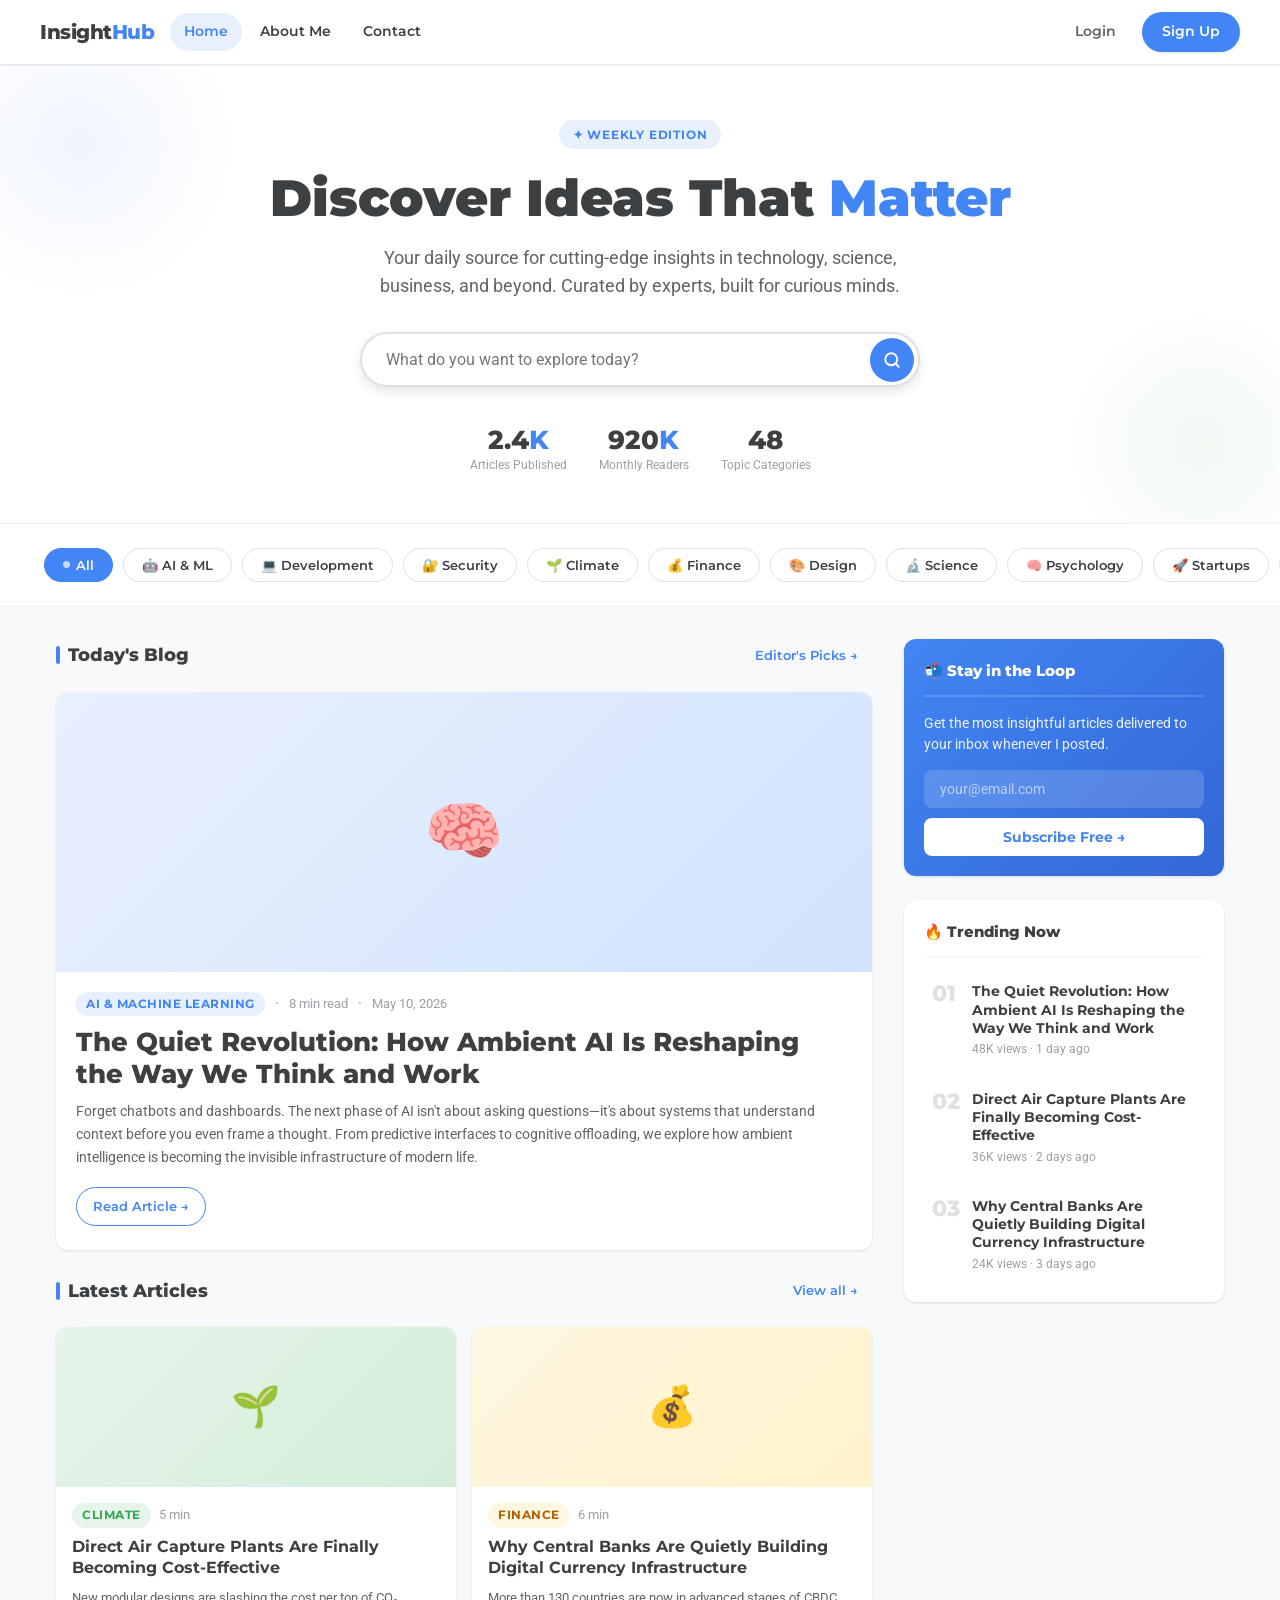
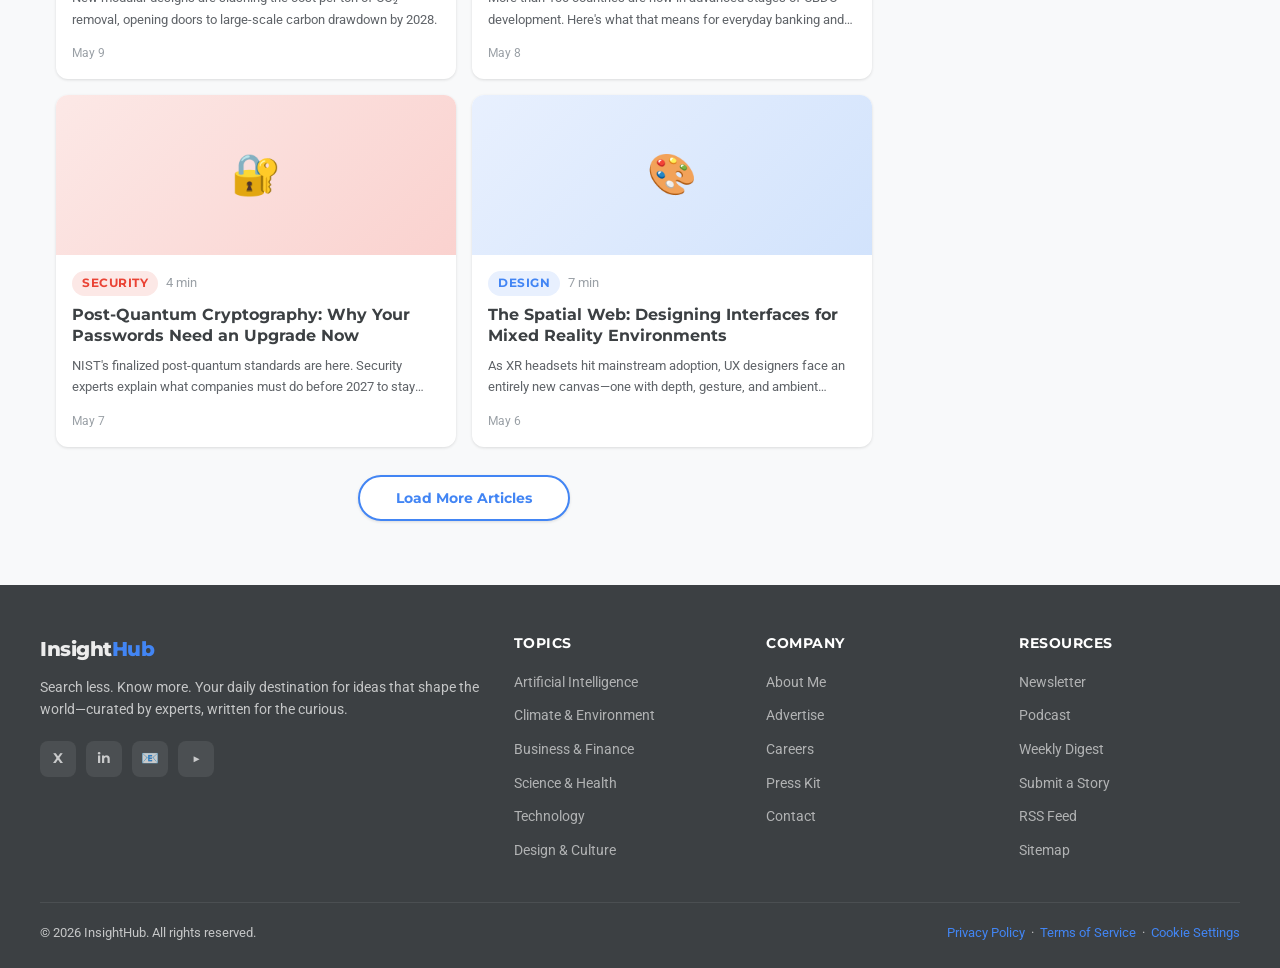
==== commit 7ed537d2: "navbar responsived" ====
--- a/index.html
+++ b/index.html
@@ -38,15 +38,6 @@
     <nav>
         <div class="nav-inner">
             <a href="index.html" class="logo">
-                <svg class="logo-icon" viewBox="0 0 36 36" fill="none">
-                    <circle cx="12" cy="12" r="9" fill="#4285F4" opacity="0.9" />
-                    <circle cx="24" cy="12" r="9" fill="#34A853" opacity="0.9" />
-                    <circle cx="12" cy="24" r="9" fill="#FBBC05" opacity="0.9" />
-                    <circle cx="24" cy="24" r="9" fill="#EA4335" opacity="0.9" />
-                    <circle cx="18" cy="18" r="6" fill="white" opacity="0.95" />
-                    <text x="18" y="22" text-anchor="middle" font-family="Montserrat,sans-serif" font-weight="900"
-                        font-size="9" fill="#4285F4">I</text>
-                </svg>
                 <div class="logo-text">
                     <span>Insight</span><span>Hub</span>
                 </div>
@@ -68,16 +59,21 @@
                 </button>
             </div>
         </div>
+
+        <!-- Mobile menu -->
+        <div class="mobile-menu" id="mobileMenu">
+            <div class="mobile-links">
+                <a href="index.html" class="active">Home</a>
+                <a href="about.html">About Me</a>
+                <a href="contact.html">Contact</a>
+                <div class="mobile-divider"></div>
+                <div class="mobile-auth-actions">
+                    <a href="#" class="mobile-btn-login" onclick="openAuthModal('login'); toggleMenu();">Login</a>
+                    <a href="#" class="mobile-btn-signup" onclick="openAuthModal('signup'); toggleMenu();">Sign Up</a>
+                </div>
+            </div>
+        </div>
     </nav>
-
-    <!-- Mobile menu -->
-    <div class="mobile-menu" id="mobileMenu">
-        <div class="mobile-links">
-            <a href="index.html" class="active">Home</a>
-            <a href="about.html">About Me</a>
-            <a href="contact.html">Contact</a>
-        </div>
-    </div>
 
     <!-- ─── HERO ─── -->
     <section class="hero">
@@ -449,15 +445,6 @@
             <div class="footer-grid">
                 <div class="footer-brand">
                     <a href="index.html" class="logo" style="text-decoration:none;">
-                        <svg width="32" height="32" viewBox="0 0 36 36" fill="none">
-                            <circle cx="12" cy="12" r="9" fill="#4285F4" opacity="0.85" />
-                            <circle cx="24" cy="12" r="9" fill="#34A853" opacity="0.85" />
-                            <circle cx="12" cy="24" r="9" fill="#FBBC05" opacity="0.85" />
-                            <circle cx="24" cy="24" r="9" fill="#EA4335" opacity="0.85" />
-                            <circle cx="18" cy="18" r="6" fill="white" opacity="0.9" />
-                            <text x="18" y="22" text-anchor="middle" font-family="Montserrat,sans-serif"
-                                font-weight="900" font-size="9" fill="#4285F4">I</text>
-                        </svg>
                         <div class="logo-text">
                             <span>Insight</span><span>Hub</span>
                         </div>
--- a/style.css
+++ b/style.css
@@ -163,82 +163,173 @@
     transform: rotate(-45deg) translate(5px, -5px);
 }
 
-@media(min-width: 768px) {
+@media(min-width: 1024px) {
     .hamburger {
         display: none;
     }
 }
 
+/* Tablet Navigation Customization */
+@media(min-width: 768px) and (max-width: 1023px) {
+    /* Hide auth actions and divider inside the dropdown menu in tablet view */
+    .mobile-menu .mobile-divider,
+    .mobile-menu .mobile-auth-actions {
+        display: none !important;
+    }
+    .mobile-menu.open {
+        max-height: 200px;
+        padding: 16px 24px;
+    }
+}
+
 /* Mobile menu */
 .mobile-menu {
-    background: var(--white);
-    border-top: 1px solid #f0f0f0;
-    padding: 12px 16px 20px;
-    display: none;
-    position: sticky;
+    background: rgba(255, 255, 255, 0.98);
+    backdrop-filter: blur(12px);
+    -webkit-backdrop-filter: blur(12px);
+    border-bottom: 1px solid rgba(0, 0, 0, 0.08);
+    position: absolute;
     top: 64px;
+    left: 0;
+    width: 100%;
     z-index: 99;
-    box-shadow: var(--shadow-md);
+    box-shadow: 0 10px 30px rgba(0, 0, 0, 0.08);
+    opacity: 0;
+    max-height: 0;
+    overflow: hidden;
+    pointer-events: none;
+    transition: max-height 0.35s cubic-bezier(0.4, 0, 0.2, 1), padding 0.35s cubic-bezier(0.4, 0, 0.2, 1), opacity 0.3s ease;
+    padding: 0 24px;
 }
 
 .mobile-menu.open {
-    display: block;
-}
-
-.mobile-menu .search-wrap {
-    position: relative;
-    margin-bottom: 14px;
-}
-
-.mobile-menu input {
-    width: 100%;
-    padding: 11px 44px 11px 18px;
-    border: 1.5px solid #e0e0e0;
-    border-radius: var(--radius-pill);
-    font-family: var(--font-body);
+    opacity: 1;
+    max-height: 350px;
+    padding: 20px 24px 24px;
+    pointer-events: auto;
+}
+
+.mobile-links {
+    display: flex;
+    flex-direction: column;
+    gap: 8px;
+}
+
+.mobile-links > a {
+    font-family: var(--font-head);
+    font-weight: 600;
+    font-size: 0.95rem;
+    color: var(--dark);
+    text-decoration: none;
+    padding: 10px 16px;
+    border-radius: var(--radius-sm);
+    background: transparent;
+    transition: all 0.25s ease;
+    display: flex;
+    align-items: center;
+    justify-content: space-between;
+    border-left: 3px solid transparent;
+    opacity: 0;
+    transform: translateY(10px);
+}
+
+.mobile-links > a::after {
+    content: '→';
     font-size: 0.9rem;
-    background: var(--surface);
-    outline: none;
-}
-
-.mobile-menu input:focus {
-    border-color: var(--blue);
-}
-
-.mobile-menu .search-icon-mob {
-    position: absolute;
-    right: 14px;
-    top: 50%;
-    transform: translateY(-50%);
-    color: #9aa0a6;
-}
-
-.mobile-links {
-    display: flex;
-    flex-wrap: wrap;
-    gap: 8px;
-}
-
-.mobile-links a {
+    opacity: 0.4;
+    transition: transform 0.2s ease, opacity 0.2s ease;
+}
+
+.mobile-links > a:hover,
+.mobile-links > a.active {
+    background: #e8f0fe;
+    color: var(--blue);
+    border-left-color: var(--blue);
+    padding-left: 20px;
+}
+
+.mobile-links > a:hover::after,
+.mobile-links > a.active::after {
+    opacity: 1;
+    transform: translateX(4px);
+}
+
+.mobile-divider {
+    height: 1px;
+    background: rgba(0, 0, 0, 0.06);
+    margin: 8px 0;
+    opacity: 0;
+    transform: translateY(10px);
+    transition: opacity 0.3s ease, transform 0.3s ease;
+}
+
+.mobile-auth-actions {
+    display: grid;
+    grid-template-columns: 1fr 1fr;
+    gap: 12px;
+    margin-top: 4px;
+    opacity: 0;
+    transform: translateY(10px);
+    transition: opacity 0.3s ease, transform 0.3s ease;
+}
+
+.mobile-btn-login {
     font-family: var(--font-head);
     font-weight: 600;
     font-size: 0.85rem;
     color: var(--dark);
-    text-decoration: none;
-    padding: 8px 16px;
+    text-align: center;
+    padding: 10px;
     border-radius: var(--radius-pill);
     background: var(--surface);
-    transition: background 0.2s;
-}
-
-.mobile-links a:hover {
+    text-decoration: none;
+    transition: all 0.2s;
+    border: 1px solid rgba(0, 0, 0, 0.08);
+}
+
+.mobile-btn-login:hover {
     background: #e8f0fe;
     color: var(--blue);
 }
 
-.mobile-links a.active {
-    color: var(--blue);
-    background: #e8f0fe;
+.mobile-btn-signup {
+    font-family: var(--font-head);
+    font-weight: 600;
+    font-size: 0.85rem;
+    color: var(--white);
+    background: var(--blue);
+    text-align: center;
+    padding: 10px;
+    border-radius: var(--radius-pill);
+    text-decoration: none;
+    transition: all 0.2s;
+    box-shadow: var(--shadow-sm);
+}
+
+.mobile-btn-signup:hover {
+    background: #3367d6;
+    box-shadow: var(--shadow-md);
+}
+
+.mobile-menu.open .mobile-links > a {
+    opacity: 1;
+    transform: translateY(0);
+}
+
+.mobile-menu.open .mobile-links > a:nth-child(1) { transition: opacity 0.3s ease, transform 0.3s ease, background 0.2s, padding-left 0.2s; transition-delay: 0.05s; }
+.mobile-menu.open .mobile-links > a:nth-child(2) { transition: opacity 0.3s ease, transform 0.3s ease, background 0.2s, padding-left 0.2s; transition-delay: 0.1s; }
+.mobile-menu.open .mobile-links > a:nth-child(3) { transition: opacity 0.3s ease, transform 0.3s ease, background 0.2s, padding-left 0.2s; transition-delay: 0.15s; }
+
+.mobile-menu.open .mobile-divider {
+    opacity: 1;
+    transform: translateY(0);
+    transition-delay: 0.2s;
+}
+
+.mobile-menu.open .mobile-auth-actions {
+    opacity: 1;
+    transform: translateY(0);
+    transition-delay: 0.25s;
 }
 
 /* ─── DESKTOP NAV LINKS ─── */
@@ -247,7 +338,7 @@
     gap: 4px;
 }
 
-@media(min-width: 768px) {
+@media(min-width: 1024px) {
     .nav-links {
         display: flex;
         margin-right: auto;
@@ -2265,13 +2356,9 @@
 }
 
 @media(max-width: 767px) {
-    .nav-actions .btn-auth-link {
-        padding: 6px 10px;
-        font-size: 0.8rem;
-    }
+    .nav-actions .btn-auth-link,
     .nav-actions .btn-signup {
-        padding: 6px 12px;
-        font-size: 0.8rem;
+        display: none !important;
     }
 }
 
